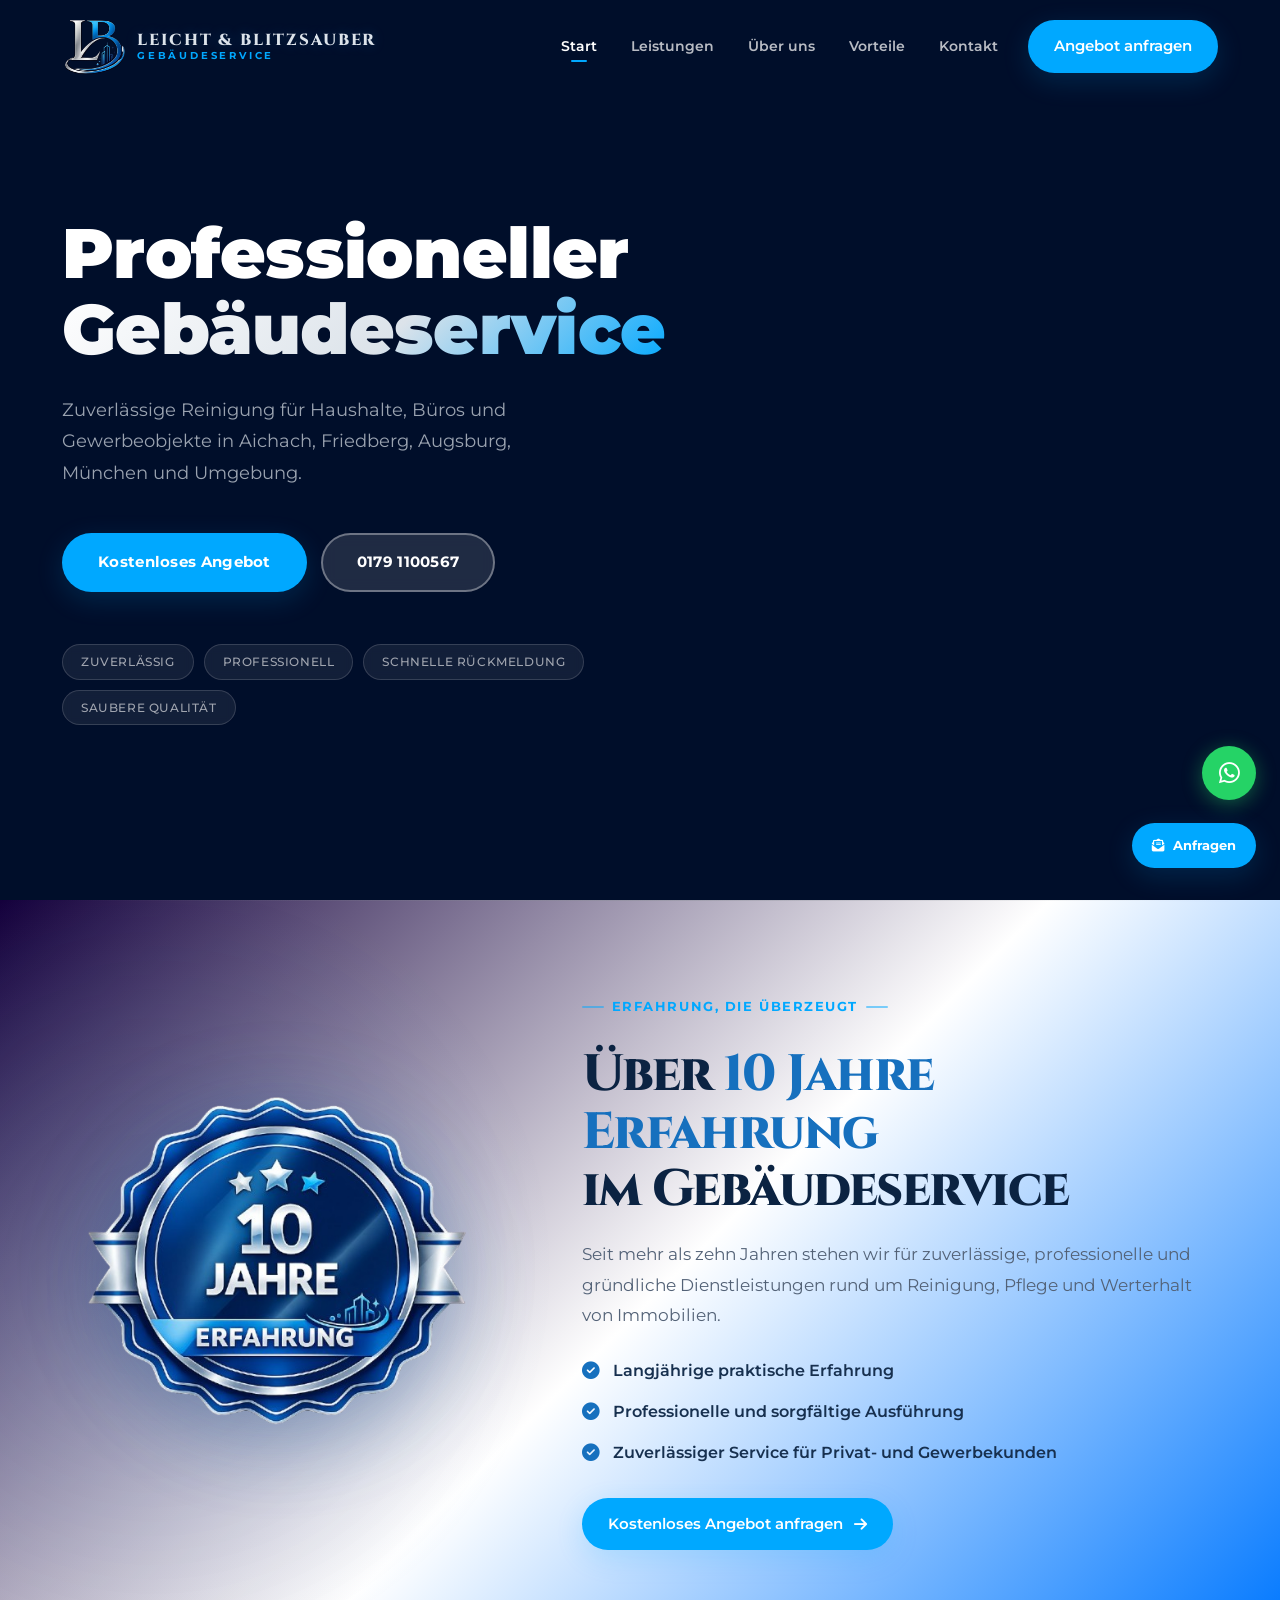
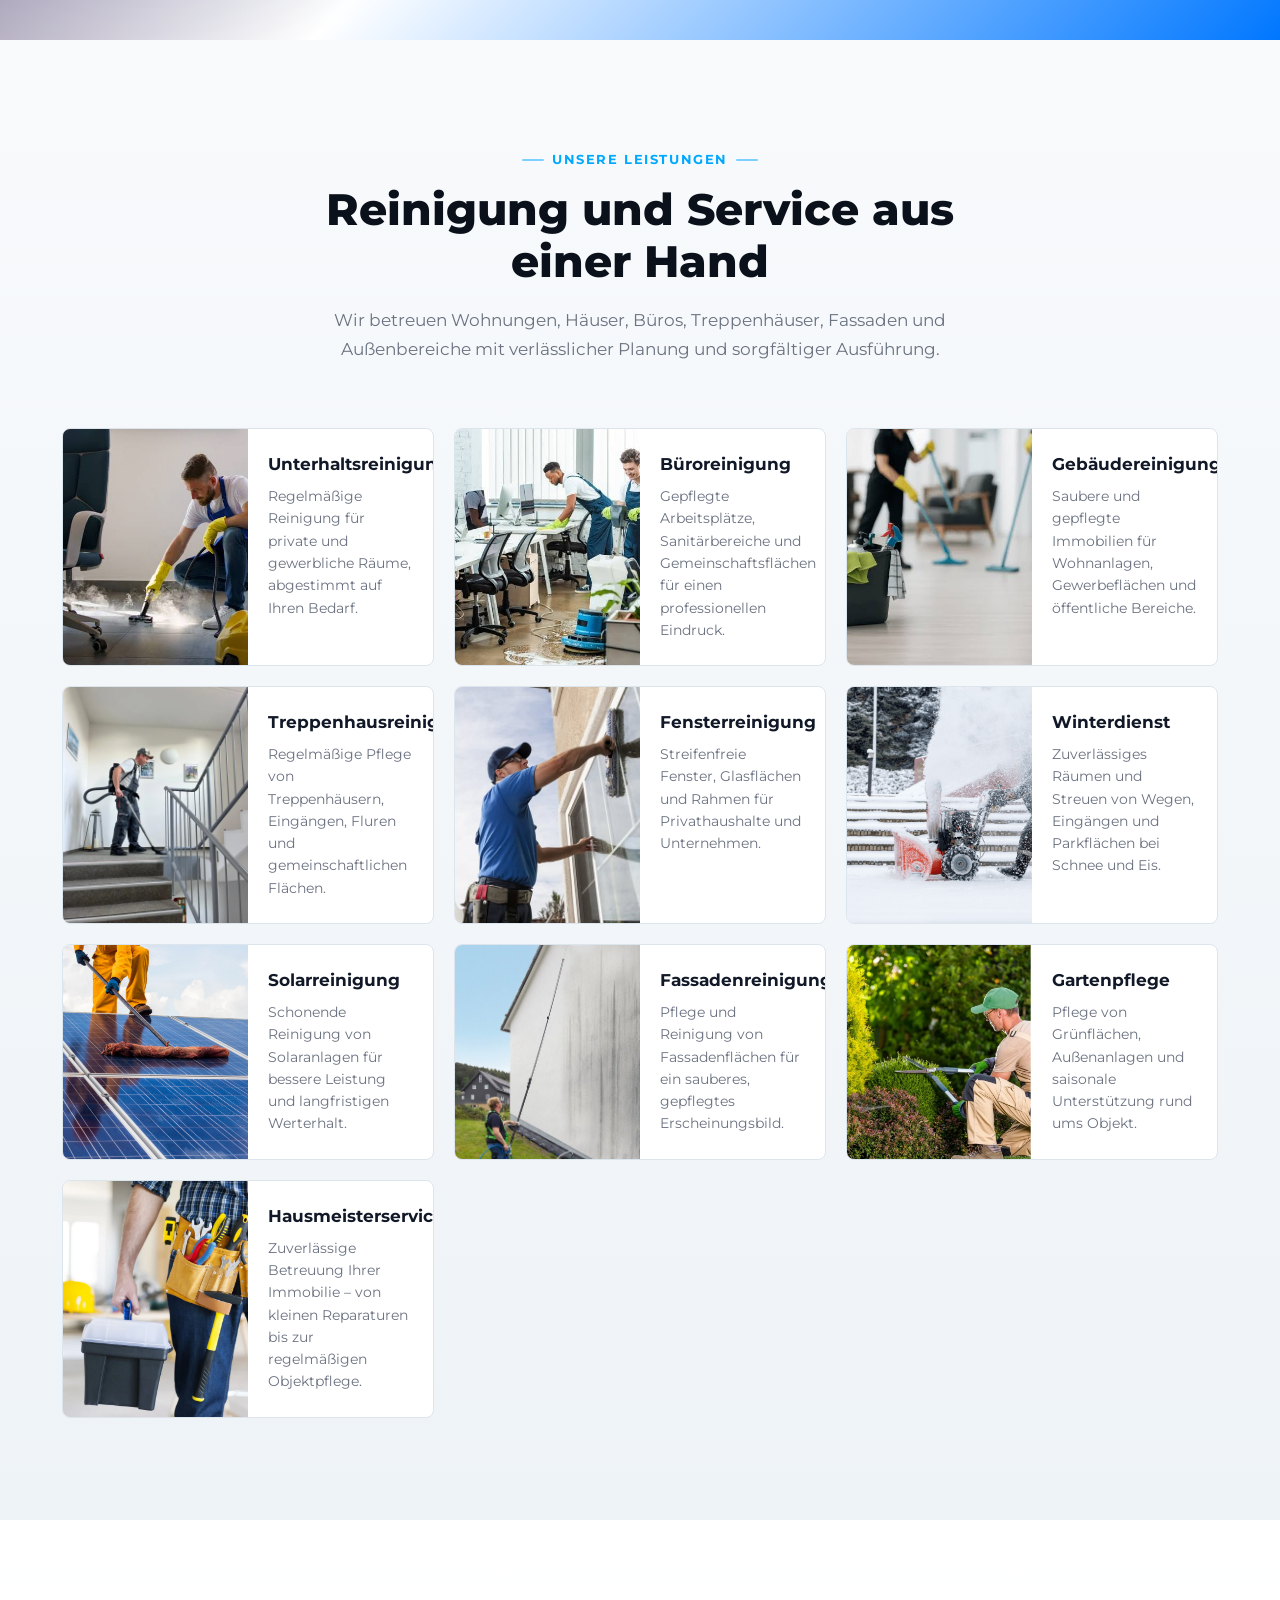
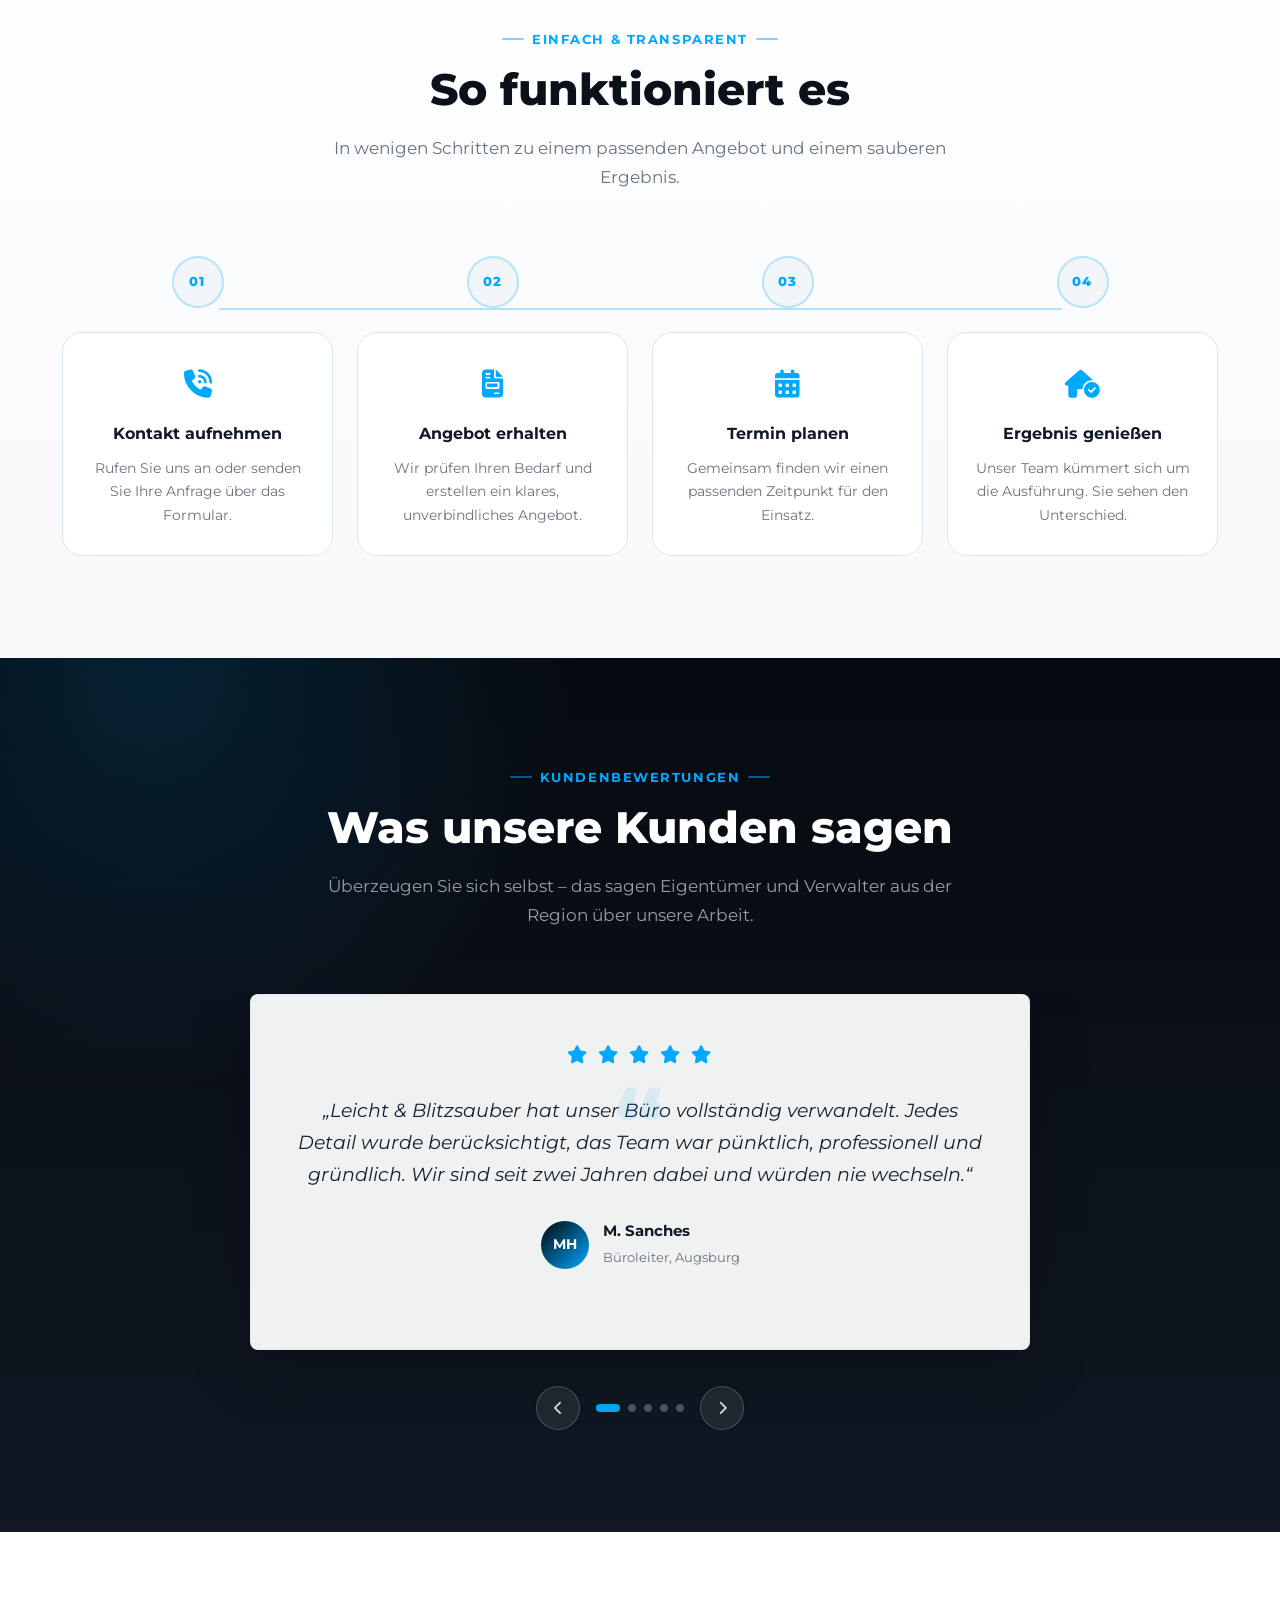
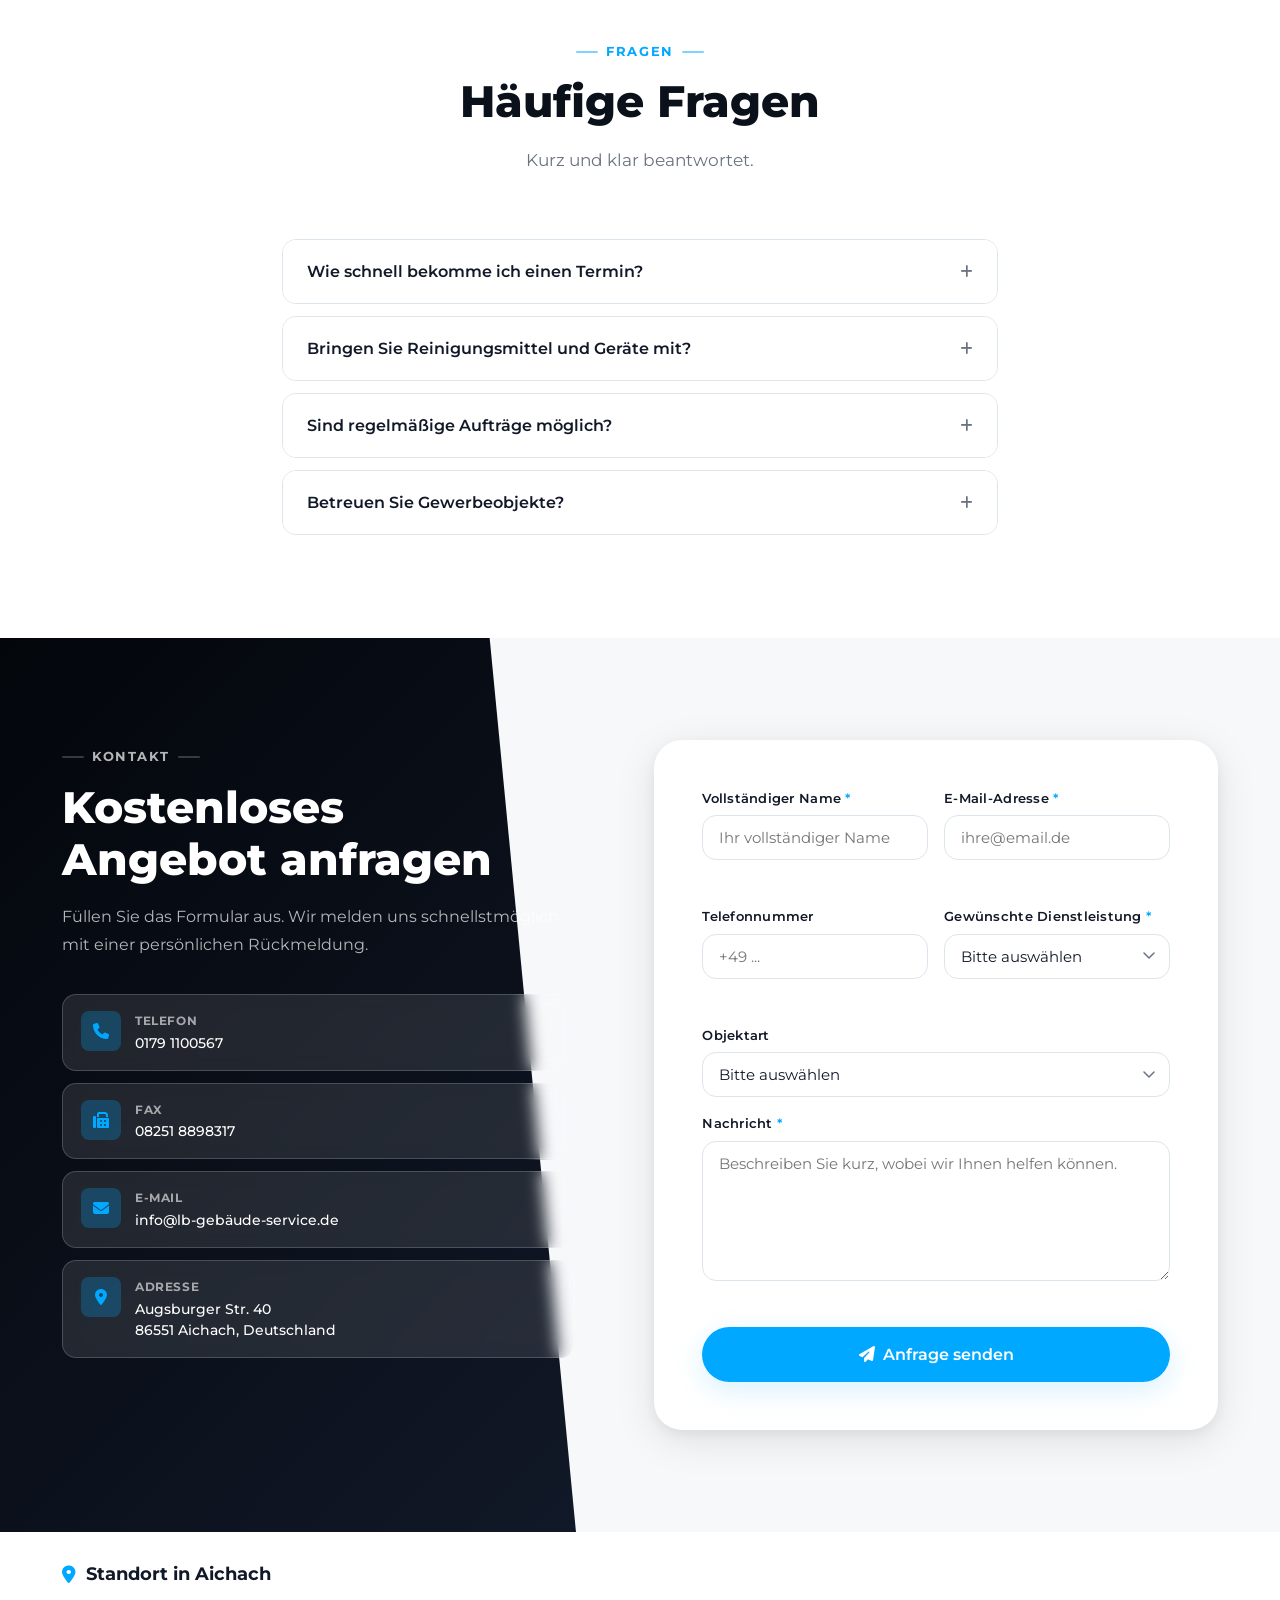
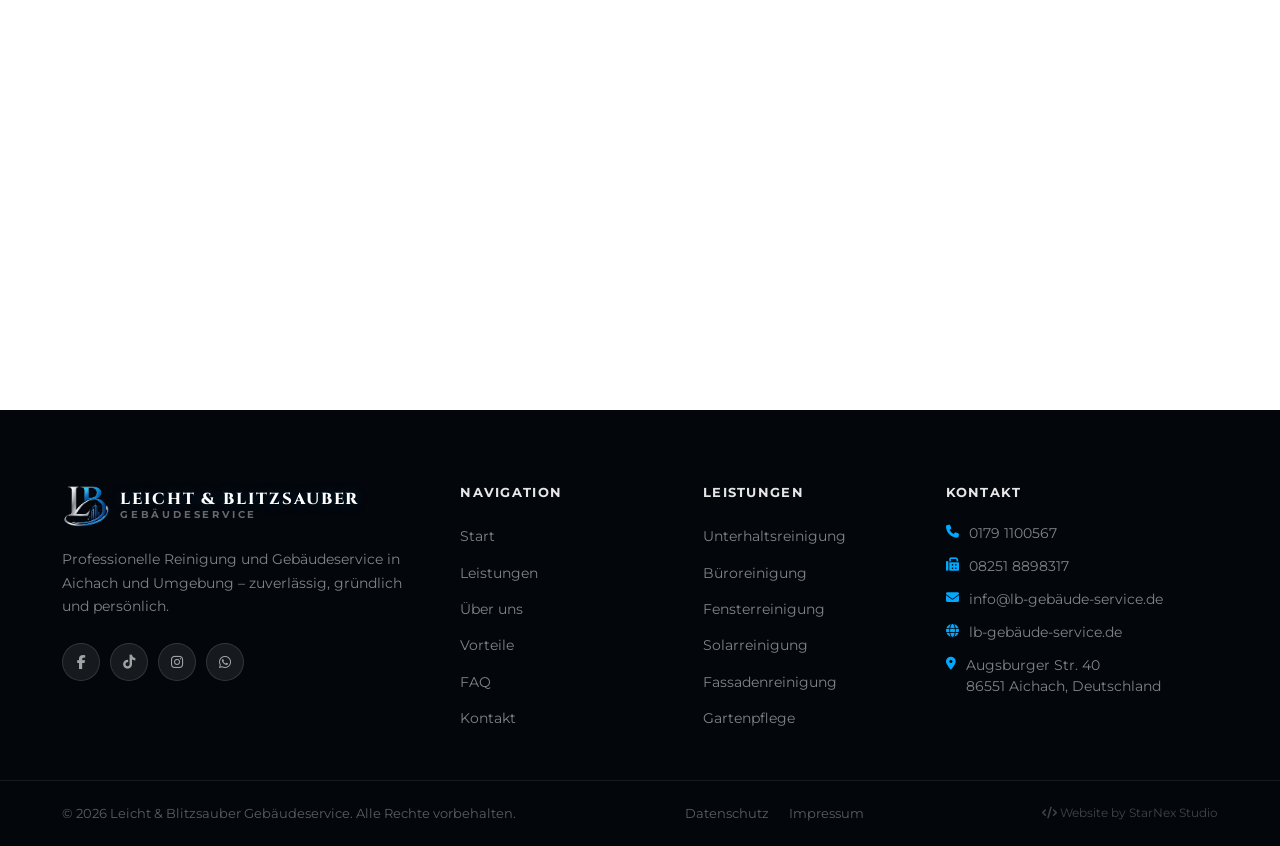
==== index.html @ 044a21f8 "first commit" ====
<!DOCTYPE html>
<html lang="de">
<head>
  <meta charset="UTF-8">

  <meta
    name="viewport"
    content="width=device-width, initial-scale=1.0"
  >

  <title>Leicht &amp; Blitzsauber – Gebäudeservice in Aichach</title>

  <meta
    name="description"
    content="Leicht & Blitzsauber bietet professionelle Reinigung, Solarreinigung, Fassadenreinigung und Gartenpflege in Aichach und Umgebung."
  >

  <meta
    name="keywords"
    content="Gebäudeservice, Reinigung, Aichach, Fensterreinigung, Solarreinigung, Fassadenreinigung, Gartenpflege"
  >

  <meta name="robots" content="index, follow">
  <meta name="author" content="Leicht & Blitzsauber">

  <meta property="og:type" content="website">
  <meta property="og:url" content="https://lb-gebäude-service.de/">

  <meta
    property="og:title"
    content="Leicht & Blitzsauber – Gebäudeservice"
  >

  <meta
    property="og:description"
    content="Zuverlässige Reinigung und Gebäudeservice für private und gewerbliche Kunden."
  >

  <meta
    property="og:image"
    content="https://lb-gebäude-service.de/images/logonobg.png"
  >

  <link
    rel="icon"
    type="image/png"
    href="images/logonobg.png"
  >

  <link
    rel="apple-touch-icon"
    href="images/logonobg.png"
  >

  <link
    rel="canonical"
    href="https://lb-gebäude-service.de/"
  >

  <link
    rel="preconnect"
    href="https://fonts.googleapis.com"
  >

  <link
    rel="preconnect"
    href="https://fonts.gstatic.com"
    crossorigin
  >

  <link
    href="https://fonts.googleapis.com/css2?family=Cinzel:wght@600;700;800&family=Montserrat:wght@400;500;600;700;800;900&display=swap"
    rel="stylesheet"
  >

  <link
    rel="stylesheet"
    href="https://cdnjs.cloudflare.com/ajax/libs/font-awesome/6.5.0/css/all.min.css"
  >

  <link
    rel="stylesheet"
    href="css/style.css?v=3"
  >
</head>

<body>

  <!-- NAVBAR -->
  <header class="navbar" id="navbar">
    <div class="container navbar-inner">

      <a href="#home" class="nav-logo">
        <img
          src="images/logonobg.png"
          alt="Leicht & Blitzsauber Logo"
          class="nav-logo-img"
        >

        <div class="logo-text">
          <span class="logo-name">
            Leicht &amp; Blitzsauber
          </span>

          <span class="logo-tagline">
            Gebäudeservice
          </span>
        </div>
      </a>

      <nav class="nav-links" id="navLinks">
        <a href="#home" class="nav-link active">Start</a>
        <a href="#services" class="nav-link">Leistungen</a>
        <a href="#about" class="nav-link">Über uns</a>
        <a href="#why-us" class="nav-link">Vorteile</a>
        <a href="#contact" class="nav-link">Kontakt</a>

        <a href="#contact" class="btn btn-primary nav-cta">
          Angebot anfragen
        </a>
      </nav>

      <button
        class="hamburger"
        id="hamburger"
        type="button"
        aria-label="Menü öffnen"
        aria-expanded="false"
        aria-controls="navLinks"
      >
        <span></span>
        <span></span>
        <span></span>
      </button>

    </div>
  </header>

  <!-- HERO -->
  <section class="hero" id="home">

    <div class="hero-video-bg" aria-hidden="true">
      <video
        class="hero-video"
        id="heroBgVideo"
        autoplay
        muted
        loop
        playsinline
        preload="auto"
        data-desktop="videos/hero-bg-laptop.mp4"
        data-mobile="videos/hero-bg-mobile.mp4"
      >
        <source
          src="videos/hero-bg-mobile.mp4"
          type="video/mp4"
          id="heroVideoSource"
        >
      </video>
    </div>

    <div class="hero-photo-overlay" aria-hidden="true"></div>

    <div class="container hero-inner hero-inner--simple">
      <div class="hero-content" data-animate="fade-up">

        <h1 class="hero-headline">
          Professioneller<br>
          <span class="headline-accent">Gebäudeservice</span>
        </h1>

        <p class="hero-sub">
          Zuverlässige Reinigung für Haushalte, Büros und Gewerbeobjekte
          in Aichach, Friedberg, Augsburg, München und Umgebung.
        </p>

        <div class="hero-actions">

          <a href="#contact" class="btn btn-primary btn-lg">
            Kostenloses Angebot
          </a>

          <a href="tel:+491791100567" class="btn btn-ghost btn-lg">
            0179 1100567
          </a>

        </div>

        <div class="trust-badges">
          <div class="trust-badge">Zuverlässig</div>
          <div class="trust-badge">Professionell</div>
          <div class="trust-badge">Schnelle Rückmeldung</div>
          <div class="trust-badge">Saubere Qualität</div>
        </div>

      </div>
    </div>

  </section>

  <!-- 10 JAHRE ERFAHRUNG -->
  <section class="experience-section" id="experience">
    <div class="container experience-inner">

      <div class="experience-badge" data-animate="fade-right">
        <img
          src="images/10years.png"
          alt="10 Jahre Erfahrung im Gebäudeservice"
          loading="lazy"
        >
      </div>

      <div class="experience-content" data-animate="fade-up">

        <div class="section-eyebrow">
          Erfahrung, die überzeugt
        </div>

        <h2 class="experience-title">
          Über <span>10 Jahre Erfahrung</span><br>
          im Gebäudeservice
        </h2>

        <p class="experience-text">
          Seit mehr als zehn Jahren stehen wir für zuverlässige,
          professionelle und gründliche Dienstleistungen rund um Reinigung,
          Pflege und Werterhalt von Immobilien.
        </p>

        <div class="experience-points">

          <div class="experience-point">
            <i class="fa-solid fa-circle-check"></i>
            <span>Langjährige praktische Erfahrung</span>
          </div>

          <div class="experience-point">
            <i class="fa-solid fa-circle-check"></i>
            <span>Professionelle und sorgfältige Ausführung</span>
          </div>

          <div class="experience-point">
            <i class="fa-solid fa-circle-check"></i>
            <span>Zuverlässiger Service für Privat- und Gewerbekunden</span>
          </div>

        </div>

        <a href="#contact" class="btn btn-primary experience-btn">
          Kostenloses Angebot anfragen
          <i class="fa-solid fa-arrow-right"></i>
        </a>

      </div>
    </div>
  </section>

  <!-- SERVICES -->
  <section class="section services-section" id="services">
    <div class="container">

      <div class="section-header" data-animate="fade-up">

        <div class="section-eyebrow">
          Unsere Leistungen
        </div>

        <h2 class="section-title">
          Reinigung und Service aus einer Hand
        </h2>

        <p class="section-sub">
          Wir betreuen Wohnungen, Häuser, Büros, Treppenhäuser,
          Fassaden und Außenbereiche mit verlässlicher Planung
          und sorgfältiger Ausführung.
        </p>

      </div>

      <div class="services-grid">

        <div
          class="service-card"
          data-animate="fade-up"
          data-delay="0"
        >
          <div
            class="sc-img"
            style="background-image: url('images/routine.jpg');"
          ></div>

          <div class="sc-body">
            <h3 class="sc-title">Unterhaltsreinigung</h3>

            <p class="sc-desc">
              Regelmäßige Reinigung für private und gewerbliche Räume,
              abgestimmt auf Ihren Bedarf.
            </p>
          </div>
        </div>

        <div
          class="service-card"
          data-animate="fade-up"
          data-delay="80"
        >
          <div
            class="sc-img"
            style="background-image: url('images/office.jpg');"
          ></div>

          <div class="sc-body">
            <h3 class="sc-title">Büroreinigung</h3>

            <p class="sc-desc">
              Gepflegte Arbeitsplätze, Sanitärbereiche und
              Gemeinschaftsflächen für einen professionellen Eindruck.
            </p>
          </div>
        </div>

        <div
          class="service-card"
          data-animate="fade-up"
          data-delay="160"
        >
          <div
            class="sc-img"
            style="background-image: url('images/house.jpg');"
          ></div>

          <div class="sc-body">
            <h3 class="sc-title">Gebäudereinigung</h3>

            <p class="sc-desc">
              Saubere und gepflegte Immobilien für Wohnanlagen,
              Gewerbeflächen und öffentliche Bereiche.
            </p>
          </div>
        </div>

        <div
          class="service-card"
          data-animate="fade-up"
          data-delay="240"
        >
          <div
            class="sc-img"
            style="background-image: url('images/styirs.webp');"
          ></div>

          <div class="sc-body">
            <h3 class="sc-title">Treppenhausreinigung</h3>

            <p class="sc-desc">
              Regelmäßige Pflege von Treppenhäusern, Eingängen,
              Fluren und gemeinschaftlichen Flächen.
            </p>
          </div>
        </div>

        <div
          class="service-card"
          data-animate="fade-up"
          data-delay="320"
        >
          <div
            class="sc-img"
            style="background-image: url('images/window.jpg');"
          ></div>

          <div class="sc-body">
            <h3 class="sc-title">Fensterreinigung</h3>

            <p class="sc-desc">
              Streifenfreie Fenster, Glasflächen und Rahmen
              für Privathaushalte und Unternehmen.
            </p>
          </div>
        </div>

        <div
          class="service-card"
          data-animate="fade-up"
          data-delay="400"
        >
          <div
            class="sc-img"
            style="background-image: url('images/winterdienst.jpeg');"
          ></div>

          <div class="sc-body">
            <h3 class="sc-title">Winterdienst</h3>

            <p class="sc-desc">
              Zuverlässiges Räumen und Streuen von Wegen,
              Eingängen und Parkflächen bei Schnee und Eis.
            </p>
          </div>
        </div>

        <div
          class="service-card"
          data-animate="fade-up"
          data-delay="480"
        >
          <div
            class="sc-img"
            style="background-image: url('images/solar1.webp');"
          ></div>

          <div class="sc-body">
            <h3 class="sc-title">Solarreinigung</h3>

            <p class="sc-desc">
              Schonende Reinigung von Solaranlagen für bessere Leistung
              und langfristigen Werterhalt.
            </p>
          </div>
        </div>

        <div
          class="service-card"
          data-animate="fade-up"
          data-delay="560"
        >
          <div
            class="sc-img"
            style="background-image: url('images/fasade.jpg');"
          ></div>

          <div class="sc-body">
            <h3 class="sc-title">Fassadenreinigung</h3>

            <p class="sc-desc">
              Pflege und Reinigung von Fassadenflächen für ein sauberes,
              gepflegtes Erscheinungsbild.
            </p>
          </div>
        </div>

        <div
          class="service-card"
          data-animate="fade-up"
          data-delay="640"
        >
          <div
            class="sc-img"
            style="background-image: url('images/gardeningh.png');"
          ></div>

          <div class="sc-body">
            <h3 class="sc-title">Gartenpflege</h3>

            <p class="sc-desc">
              Pflege von Grünflächen, Außenanlagen und saisonale
              Unterstützung rund ums Objekt.
            </p>
          </div>
        </div>

        <div
          class="service-card"
          data-animate="fade-up"
          data-delay="720"
        >
          <div
            class="sc-img"
            style="background-image: url('images/hausmeister.jpeg');"
          ></div>

          <div class="sc-body">
            <h3 class="sc-title">Hausmeisterservice</h3>

            <p class="sc-desc">
              Zuverlässige Betreuung Ihrer Immobilie – von kleinen
              Reparaturen bis zur regelmäßigen Objektpflege.
            </p>
          </div>
        </div>

      </div>
    </div>
  </section>

  <!-- PROCESS -->
  <section class="section process-section" id="process">
    <div class="container">

      <div class="section-header" data-animate="fade-up">

        <div class="section-eyebrow">
          Einfach &amp; transparent
        </div>

        <h2 class="section-title">
          So funktioniert es
        </h2>

        <p class="section-sub">
          In wenigen Schritten zu einem passenden Angebot
          und einem sauberen Ergebnis.
        </p>

      </div>

      <div class="process-timeline">

        <div class="process-connector"></div>

        <div
          class="process-step"
          data-animate="fade-up"
          data-delay="0"
        >
          <div class="ps-number">01</div>

          <div class="ps-card">
            <div class="ps-icon">
              <i class="fa-solid fa-phone-volume"></i>
            </div>

            <h3 class="ps-title">Kontakt aufnehmen</h3>

            <p class="ps-desc">
              Rufen Sie uns an oder senden Sie Ihre Anfrage
              über das Formular.
            </p>
          </div>
        </div>

        <div
          class="process-step"
          data-animate="fade-up"
          data-delay="120"
        >
          <div class="ps-number">02</div>

          <div class="ps-card">
            <div class="ps-icon">
              <i class="fa-solid fa-file-invoice"></i>
            </div>

            <h3 class="ps-title">Angebot erhalten</h3>

            <p class="ps-desc">
              Wir prüfen Ihren Bedarf und erstellen ein klares,
              unverbindliches Angebot.
            </p>
          </div>
        </div>

        <div
          class="process-step"
          data-animate="fade-up"
          data-delay="240"
        >
          <div class="ps-number">03</div>

          <div class="ps-card">
            <div class="ps-icon">
              <i class="fa-solid fa-calendar-days"></i>
            </div>

            <h3 class="ps-title">Termin planen</h3>

            <p class="ps-desc">
              Gemeinsam finden wir einen passenden Zeitpunkt
              für den Einsatz.
            </p>
          </div>
        </div>

        <div
          class="process-step"
          data-animate="fade-up"
          data-delay="360"
        >
          <div class="ps-number">04</div>

          <div class="ps-card">
            <div class="ps-icon">
              <i class="fa-solid fa-house-circle-check"></i>
            </div>

            <h3 class="ps-title">Ergebnis genießen</h3>

            <p class="ps-desc">
              Unser Team kümmert sich um die Ausführung.
              Sie sehen den Unterschied.
            </p>
          </div>
        </div>

      </div>
    </div>
  </section>

  <!-- TESTIMONIALS -->
  <section class="section testimonials-section" id="testimonials">
    <div class="container">

      <div class="section-header" data-animate="fade-up">

        <div class="section-eyebrow">
          Kundenbewertungen
        </div>

        <h2 class="section-title">
          Was unsere Kunden sagen
        </h2>

        <p class="section-sub">
          Überzeugen Sie sich selbst – das sagen Eigentümer und
          Verwalter aus der Region über unsere Arbeit.
        </p>

      </div>

      <div
        class="testimonial-slider-wrap"
        data-animate="fade-up"
      >

        <div
          class="testimonial-slider"
          id="testimonialSlider"
        >

          <div class="testimonial-slide">
            <div class="testi-card">

              <div class="testi-stars">
                <i class="fa-solid fa-star"></i>
                <i class="fa-solid fa-star"></i>
                <i class="fa-solid fa-star"></i>
                <i class="fa-solid fa-star"></i>
                <i class="fa-solid fa-star"></i>
              </div>

              <p class="testi-quote">
                „Leicht &amp; Blitzsauber hat unser Büro vollständig
                verwandelt. Jedes Detail wurde berücksichtigt, das Team
                war pünktlich, professionell und gründlich. Wir sind seit
                zwei Jahren dabei und würden nie wechseln.“
              </p>

              <div class="testi-author">
                <div class="testi-avatar">MH</div>

                <div>
                  <strong>M. Sanches</strong>
                  <span>Büroleiter, Augsburg</span>
                </div>
              </div>

            </div>
          </div>

          <div class="testimonial-slide">
            <div class="testi-card">

              <div class="testi-stars">
                <i class="fa-solid fa-star"></i>
                <i class="fa-solid fa-star"></i>
                <i class="fa-solid fa-star"></i>
                <i class="fa-solid fa-star"></i>
                <i class="fa-solid fa-star"></i>
              </div>

              <p class="testi-quote">
                „Hervorragende Treppenhaus- und Gemeinschaftsflächenreinigung
                für unser Wohnhaus in Aichach. Das Team ist zuverlässig,
                freundlich und die Ergebnisse sind stets ausgezeichnet.
                Auch preislich sehr fair.“
              </p>

              <div class="testi-author">
                <div class="testi-avatar">SK</div>

                <div>
                  <strong>S. Keller</strong>
                  <span>Immobilieneigentümer, Aichach</span>
                </div>
              </div>

            </div>
          </div>

          <div class="testimonial-slide">
            <div class="testi-card">

              <div class="testi-stars">
                <i class="fa-solid fa-star"></i>
                <i class="fa-solid fa-star"></i>
                <i class="fa-solid fa-star"></i>
                <i class="fa-solid fa-star"></i>
                <i class="fa-solid fa-star"></i>
              </div>

              <p class="testi-quote">
                „Wir haben sie für eine Grundreinigung nach der Renovierung
                beauftragt – das Ergebnis war beeindruckend. Unser Zuhause
                sah besser aus als neu. Schnelle Reaktion, gute Kommunikation
                und top Qualität von Anfang bis Ende.“
              </p>

              <div class="testi-author">
                <div class="testi-avatar">TW</div>

                <div>
                  <strong>T. Weber</strong>
                  <span>Hauseigentümer, München</span>
                </div>
              </div>

            </div>
          </div>

          <div class="testimonial-slide">
            <div class="testi-card">

              <div class="testi-stars">
                <i class="fa-solid fa-star"></i>
                <i class="fa-solid fa-star"></i>
                <i class="fa-solid fa-star"></i>
                <i class="fa-solid fa-star"></i>
                <i class="fa-solid fa-star"></i>
              </div>

              <p class="testi-quote">
                „Professionelle Fensterreinigung – streifenfrei und schnell
                erledigt, ohne großen Aufwand. Ich habe das Unternehmen
                mehreren Nachbarn empfohlen und alle waren gleichermaßen
                begeistert.“
              </p>

              <div class="testi-author">
                <div class="testi-avatar">AM</div>

                <div>
                  <strong>A. Müller</strong>
                  <span>Privatkunde, Friedberg</span>
                </div>
              </div>

            </div>
          </div>

          <div class="testimonial-slide">
            <div class="testi-card">

              <div class="testi-stars">
                <i class="fa-solid fa-star"></i>
                <i class="fa-solid fa-star"></i>
                <i class="fa-solid fa-star"></i>
                <i class="fa-solid fa-star"></i>
                <i class="fa-solid fa-star"></i>
              </div>

              <p class="testi-quote">
                „Wir verwalten einen Gewerbekomplex und Leicht &amp;
                Blitzsauber kümmert sich um alles – von den
                Gemeinschaftsflächen bis zum Parkplatz. Ihre Zuverlässigkeit
                und Professionalität machen sie zu einem unverzichtbaren
                Partner.“
              </p>

              <div class="testi-author">
                <div class="testi-avatar">PS</div>

                <div>
                  <strong>P. Schneider</strong>
                  <span>Facility Manager, Ingolstadt</span>
                </div>
              </div>

            </div>
          </div>

        </div>

        <div class="slider-controls">

          <button
            class="slider-btn"
            id="sliderPrev"
            type="button"
            aria-label="Zurück"
          >
            <i class="fa-solid fa-chevron-left"></i>
          </button>

          <div class="slider-dots" id="sliderDots"></div>

          <button
            class="slider-btn"
            id="sliderNext"
            type="button"
            aria-label="Weiter"
          >
            <i class="fa-solid fa-chevron-right"></i>
          </button>

        </div>
      </div>

    </div>
  </section>

  <!-- FAQ -->
  <section class="section faq-section" id="faq">
    <div class="container faq-inner">

      <div class="section-header" data-animate="fade-up">

        <div class="section-eyebrow">
          Fragen
        </div>

        <h2 class="section-title">
          Häufige Fragen
        </h2>

        <p class="section-sub">
          Kurz und klar beantwortet.
        </p>

      </div>

      <div class="faq-list" data-animate="fade-up">

        <div class="faq-item">

          <button
            class="faq-question"
            type="button"
            aria-expanded="false"
          >
            <span>Wie schnell bekomme ich einen Termin?</span>
            <i class="fa-solid fa-plus faq-icon"></i>
          </button>

          <div class="faq-answer">
            <p>
              Je nach Umfang und Auslastung melden wir uns schnell zurück
              und schlagen Ihnen passende Termine vor.
            </p>
          </div>

        </div>

        <div class="faq-item">

          <button
            class="faq-question"
            type="button"
            aria-expanded="false"
          >
            <span>Bringen Sie Reinigungsmittel und Geräte mit?</span>
            <i class="fa-solid fa-plus faq-icon"></i>
          </button>

          <div class="faq-answer">
            <p>
              Ja, bei Bedarf bringen wir professionelle Mittel,
              Werkzeuge und Ausrüstung mit.
            </p>
          </div>

        </div>

        <div class="faq-item">

          <button
            class="faq-question"
            type="button"
            aria-expanded="false"
          >
            <span>Sind regelmäßige Aufträge möglich?</span>
            <i class="fa-solid fa-plus faq-icon"></i>
          </button>

          <div class="faq-answer">
            <p>
              Ja, wir bieten regelmäßige Einsätze für private
              und gewerbliche Kunden an.
            </p>
          </div>

        </div>

        <div class="faq-item">

          <button
            class="faq-question"
            type="button"
            aria-expanded="false"
          >
            <span>Betreuen Sie Gewerbeobjekte?</span>
            <i class="fa-solid fa-plus faq-icon"></i>
          </button>

          <div class="faq-answer">
            <p>
              Ja, wir betreuen Büros, Wohnanlagen,
              Gewerbeflächen und weitere Objekte.
            </p>
          </div>

        </div>

      </div>
    </div>
  </section>

  <!-- CONTACT -->
  <section class="section contact-section" id="contact">

    <div class="contact-bg-accent"></div>

    <div class="container contact-inner">

      <div
        class="contact-info-col"
        data-animate="fade-right"
      >

        <div class="section-eyebrow">
          Kontakt
        </div>

        <h2 class="section-title">
          Kostenloses<br>
          Angebot anfragen
        </h2>

        <p class="contact-intro">
          Füllen Sie das Formular aus. Wir melden uns schnellstmöglich
          mit einer persönlichen Rückmeldung.
        </p>

        <div class="contact-cards">

          <a
            href="tel:+491791100567"
            class="contact-card"
          >
            <div class="cc-icon">
              <i class="fa-solid fa-phone"></i>
            </div>

            <div class="cc-text">
              <strong>Telefon</strong>
              <span>0179 1100567</span>
            </div>
          </a>

          <div class="contact-card">

            <div class="cc-icon">
              <i class="fa-solid fa-fax"></i>
            </div>

            <div class="cc-text">
              <strong>Fax</strong>
              <span>08251 8898317</span>
            </div>

          </div>

          <a
            href="mailto:info@lb-gebäude-service.de"
            class="contact-card"
          >
            <div class="cc-icon">
              <i class="fa-solid fa-envelope"></i>
            </div>

            <div class="cc-text">
              <strong>E-Mail</strong>
              <span>info@lb-gebäude-service.de</span>
            </div>
          </a>

          <div class="contact-card">

            <div class="cc-icon">
              <i class="fa-solid fa-location-dot"></i>
            </div>

            <div class="cc-text">
              <strong>Adresse</strong>

              <span>
                Augsburger Str. 40<br>
                86551 Aichach, Deutschland
              </span>
            </div>

          </div>

        </div>
      </div>

<!-- WEB3FORMS FORM -->
<div
  class="contact-form-col"
  data-animate="fade-up"
>
  <form
    class="contact-form"
    id="contactForm"
    action="https://api.web3forms.com/submit"
    method="POST"
    novalidate
  >

    <!-- Web3Forms access key -->
    <input
      type="hidden"
      name="access_key"
      value="e728bc9b-5819-445e-8810-3909cfd5df78"
    >

    <!-- Email subject -->
    <input
      type="hidden"
      name="subject"
      value="Neue Anfrage über die LB Gebäudeservice Website"
    >

    <!-- Sender name -->
    <input
      type="hidden"
      name="from_name"
      value="LB Gebäudeservice Website"
    >

    <!-- Spam protection -->
    <input
      type="checkbox"
      name="botcheck"
      class="hidden"
      style="display: none;"
      tabindex="-1"
      autocomplete="off"
    >

    <div class="form-row">

      <div class="form-group">
        <label for="fullName">
          Vollständiger Name
          <span class="req">*</span>
        </label>

        <input
          type="text"
          id="fullName"
          name="name"
          placeholder="Ihr vollständiger Name"
          autocomplete="name"
          minlength="2"
          required
        >

        <span
          class="form-error"
          id="fullNameError"
          aria-live="polite"
        ></span>
      </div>

      <div class="form-group">
        <label for="email">
          E-Mail-Adresse
          <span class="req">*</span>
        </label>

        <input
          type="email"
          id="email"
          name="email"
          placeholder="ihre@email.de"
          autocomplete="email"
          required
        >

        <span
          class="form-error"
          id="emailError"
          aria-live="polite"
        ></span>
      </div>

    </div>

    <div class="form-row">

      <div class="form-group">
        <label for="phone">
          Telefonnummer
        </label>

        <input
          type="tel"
          id="phone"
          name="phone"
          placeholder="+49 ..."
          autocomplete="tel"
        >
      </div>

      <div class="form-group">
        <label for="service">
          Gewünschte Dienstleistung
          <span class="req">*</span>
        </label>

        <select
          id="service"
          name="service"
          required
        >
          <option value="" selected disabled>
            Bitte auswählen
          </option>

          <option value="Unterhaltsreinigung">
            Unterhaltsreinigung
          </option>

          <option value="Büroreinigung">
            Büroreinigung
          </option>

          <option value="Gebäudereinigung">
            Gebäudereinigung
          </option>

          <option value="Treppenhausreinigung">
            Treppenhausreinigung
          </option>

          <option value="Fensterreinigung">
            Fensterreinigung
          </option>

          <option value="Winterdienst">
            Winterdienst
          </option>

          <option value="Solarreinigung">
            Solarreinigung
          </option>

          <option value="Fassadenreinigung">
            Fassadenreinigung
          </option>

          <option value="Gartenpflege">
            Gartenpflege
          </option>

          <option value="Hausmeisterservice">
            Hausmeisterservice
          </option>

          <option value="Sonstiges">
            Sonstiges
          </option>
        </select>

        <span
          class="form-error"
          id="serviceError"
          aria-live="polite"
        ></span>
      </div>

    </div>

    <div class="form-group">
      <label for="propertyType">
        Objektart
      </label>

      <select
        id="propertyType"
        name="property_type"
      >
        <option value="" selected>
          Bitte auswählen
        </option>

        <option value="Privathaushalt">
          Privathaushalt
        </option>

        <option value="Wohnung">
          Wohnung
        </option>

        <option value="Einfamilienhaus">
          Einfamilienhaus
        </option>

        <option value="Mehrfamilienhaus">
          Mehrfamilienhaus
        </option>

        <option value="Büro">
          Büro
        </option>

        <option value="Gewerbeobjekt">
          Gewerbeobjekt
        </option>

        <option value="Industriegebäude">
          Industriegebäude
        </option>

        <option value="Sonstiges">
          Sonstiges
        </option>
      </select>
    </div>

    <div class="form-group">
      <label for="message">
        Nachricht
        <span class="req">*</span>
      </label>

      <textarea
        id="message"
        name="message"
        rows="6"
        placeholder="Beschreiben Sie kurz, wobei wir Ihnen helfen können."
        minlength="10"
        required
      ></textarea>

      <span
        class="form-error"
        id="messageError"
        aria-live="polite"
      ></span>
    </div>

    <button
      type="submit"
      class="btn btn-primary btn-full"
    >
      <i class="fa-solid fa-paper-plane"></i>
      Anfrage senden
    </button>

    <div
      class="form-success"
      id="formSuccess"
      role="status"
      aria-live="polite"
    >
      <i class="fa-solid fa-circle-check"></i>
      Vielen Dank! Ihre Nachricht wurde erfolgreich gesendet.
    </div>

  </form>
</div>
         </div>
      </div>
    </section>

  <!-- MAP -->
  <section class="map-section">

    <div class="map-header">
      <div class="container">

        <h3 class="map-title">
          <i class="fa-solid fa-location-dot"></i>
          Standort in Aichach
        </h3>

      </div>
    </div>

    <div class="map-wrap">

      <iframe
        title="Leicht & Blitzsauber Standort"
        src="https://www.google.com/maps/embed?pb=!1m18!1m12!1m3!1d2618.0!2d11.1195!3d48.4627!2m3!1f0!2f0!3f0!3m2!1i1024!2i768!4f13.1!3m3!1m2!1s0x479f4f61c0cdc555%3A0x4f2d3f8b0c9b7a12!2sAugsburger+Str.+40%2C+86551+Aichach%2C+Germany!5e0!3m2!1sen!2sde!4v1699999999999!5m2!1sen!2sde"
        allowfullscreen
        loading="lazy"
        referrerpolicy="no-referrer-when-downgrade"
      ></iframe>

    </div>
  </section>

  <!-- FOOTER -->
  <footer class="footer">

    <div class="footer-top">
      <div class="container footer-grid">

        <div class="footer-brand">

          <a href="#home" class="footer-logo">

            <img
              src="images/logonobg.png"
              alt="Leicht & Blitzsauber Logo"
              class="footer-logo-img"
            >

            <div class="logo-text">

              <span class="logo-name">
                Leicht &amp; Blitzsauber
              </span>

              <span class="logo-tagline">
                Gebäudeservice
              </span>

            </div>
          </a>

          <p class="footer-desc">
            Professionelle Reinigung und Gebäudeservice in Aichach
            und Umgebung – zuverlässig, gründlich und persönlich.
          </p>

          <div class="footer-socials">

            <a
              href="https://www.facebook.com/share/1RKhcevT5x/?mibextid=wwXIfr"
              aria-label="Facebook"
              class="social-link"
              target="_blank"
              rel="noopener noreferrer"
            >
              <i class="fa-brands fa-facebook-f"></i>
            </a>

            <a
              href="https://www.tiktok.com/@leichtblitzsauber?_r=1&_t=ZG-979t0OO525B"
              aria-label="TikTok"
              class="social-link"
              target="_blank"
              rel="noopener noreferrer"
            >
              <i class="fa-brands fa-tiktok"></i>
            </a>

            <a
              href="https://www.instagram.com/leichtblitzsauber"
              aria-label="Instagram"
              class="social-link"
              target="_blank"
              rel="noopener noreferrer"
            >
              <i class="fa-brands fa-instagram"></i>
            </a>

            <a
              href="https://wa.me/491791100567"
              aria-label="WhatsApp"
              class="social-link"
              target="_blank"
              rel="noopener noreferrer"
            >
              <i class="fa-brands fa-whatsapp"></i>
            </a>

          </div>
        </div>

        <div class="footer-col">

          <h4 class="footer-col-title">
            Navigation
          </h4>

          <ul class="footer-links">
            <li><a href="#home">Start</a></li>
            <li><a href="#services">Leistungen</a></li>
            <li><a href="#about">Über uns</a></li>
            <li><a href="#why-us">Vorteile</a></li>
            <li><a href="#faq">FAQ</a></li>
            <li><a href="#contact">Kontakt</a></li>
          </ul>

        </div>

        <div class="footer-col">

          <h4 class="footer-col-title">
            Leistungen
          </h4>

          <ul class="footer-links">
            <li><a href="#services">Unterhaltsreinigung</a></li>
            <li><a href="#services">Büroreinigung</a></li>
            <li><a href="#services">Fensterreinigung</a></li>
            <li><a href="#services">Solarreinigung</a></li>
            <li><a href="#services">Fassadenreinigung</a></li>
            <li><a href="#services">Gartenpflege</a></li>
          </ul>

        </div>

        <div class="footer-col">

          <h4 class="footer-col-title">
            Kontakt
          </h4>

          <ul class="footer-contact-list">

            <li>
              <i class="fa-solid fa-phone"></i>

              <a href="tel:+491791100567">
                0179 1100567
              </a>
            </li>

            <li>
              <i class="fa-solid fa-fax"></i>
              <span>08251 8898317</span>
            </li>

            <li>
              <i class="fa-solid fa-envelope"></i>

              <a href="mailto:info@lb-gebäude-service.de">
                info@lb-gebäude-service.de
              </a>
            </li>

            <li>
              <i class="fa-solid fa-globe"></i>

              <a
                href="https://lb-gebäude-service.de"
                target="_blank"
                rel="noopener noreferrer"
              >
                lb-gebäude-service.de
              </a>
            </li>

            <li>
              <i class="fa-solid fa-location-dot"></i>

              <span>
                Augsburger Str. 40<br>
                86551 Aichach, Deutschland
              </span>
            </li>

          </ul>
        </div>

      </div>
    </div>

    <div class="footer-bottom">
      <div class="container footer-bottom-inner">

        <span>
          &copy;
          <span id="footerYear"></span>
          Leicht &amp; Blitzsauber Gebäudeservice.
          Alle Rechte vorbehalten.
        </span>

        <span class="footer-bottom-links">
          <a href="datenschutz.html">Datenschutz</a>
          <a href="impressum.html">Impressum</a>
        </span>

        <span class="footer-credit">
          <i class="fa-solid fa-code"></i>

          Website by

          <a
            href="https://starnexstudio.com"
            target="_blank"
            rel="noopener noreferrer"
          >
            StarNex Studio
          </a>
        </span>

      </div>
    </div>

  </footer>

  <!-- FLOATING BUTTONS -->
  <a
    href="https://wa.me/491791100567"
    class="whatsapp-fab"
    aria-label="WhatsApp schreiben"
    target="_blank"
    rel="noopener noreferrer"
  >
    <i class="fa-brands fa-whatsapp"></i>
    <span class="fab-tooltip">WhatsApp schreiben</span>
  </a>

  <a
    href="#contact"
    class="quote-fab"
    aria-label="Angebot anfragen"
  >
    <i class="fa-solid fa-envelope-open-text"></i>
    <span class="quote-fab-text">Anfragen</span>
  </a>

  <button
    class="back-to-top"
    id="backToTop"
    type="button"
    aria-label="Nach oben"
  >
    <i class="fa-solid fa-arrow-up"></i>
  </button>

  <script src="js/script.js?v=3" defer></script>

</body>
</html>
---- css/style.css ----
/* ============================================================
   LEICHT & BLITZSAUBER — style.css
   Premium German Cleaning Company Website
   ============================================================ */

/* ---- CSS VARIABLES ---- */
:root {
  --blue-primary: #00A8FF;
  --blue-secondary: #00A8FF;
  --blue-dark: #00A8FF;
  --blue-light: #F2F6F9;
  --silver: #DCE3EA;
  --silver-dark: #9AA7B3;
  --ink: #03060B;
  --charcoal: #0B111B;
  --gray-light: #F6F8FA;
  --gray-mid: #E7ECF1;
  --gray-border: #DDE5EC;
  --white: #FFFFFF;
  --text-dark: #111827;
  --text-mid: #374151;
  --text-muted: #6B7280;
  --text-light: #9CA3AF;
  --success: #10B981;
  --error: #EF4444;

  --shadow-sm: 0 1px 3px rgba(0,0,0,0.08), 0 1px 2px rgba(0,0,0,0.04);
  --shadow-md: 0 4px 16px rgba(0,0,0,0.08), 0 2px 6px rgba(0,0,0,0.04);
  --shadow-lg: 0 10px 40px rgba(0,0,0,0.10), 0 4px 12px rgba(0,0,0,0.05);
  --shadow-blue: 0 8px 28px rgba(0,168,255,0.16);
  --shadow-card: 0 2px 12px rgba(0,0,0,0.07);

  --radius-sm: 8px;
  --radius-md: 14px;
  --radius-lg: 20px;
  --radius-xl: 28px;
  --radius-full: 9999px;

  --transition: 0.3s ease;
  --transition-slow: 0.5s ease;

  --font: 'Montserrat', -apple-system, BlinkMacSystemFont, 'Segoe UI', sans-serif;
  --font-brand: 'Cinzel', 'Montserrat', serif;

  --container: 1220px;
  --container-pad: clamp(1rem, 4vw, 2rem);

  --nav-h: 72px;
}

/* ---- RESET ---- */
*, *::before, *::after { box-sizing: border-box; margin: 0; padding: 0; }

html {
  scroll-behavior: smooth;
  -webkit-font-smoothing: antialiased;
  -moz-osx-font-smoothing: grayscale;
}

body {
  font-family: var(--font);
  font-size: 16px;
  line-height: 1.65;
  color: var(--text-dark);
  background: var(--gray-light);
  overflow-x: hidden;
}

body.no-scroll { overflow: hidden; }

img { max-width: 100%; display: block; }
a { text-decoration: none; color: inherit; }
button { cursor: pointer; border: none; background: none; font-family: inherit; }
ul { list-style: none; }
input, select, textarea { font-family: inherit; }

/* ---- CONTAINER ---- */
.container {
  max-width: var(--container);
  margin: 0 auto;
  padding: 0 var(--container-pad);
  width: 100%;
}

/* ---- BUTTONS ---- */
.btn {
  display: inline-flex;
  align-items: center;
  gap: 8px;
  padding: 12px 24px;
  border-radius: var(--radius-full);
  font-weight: 600;
  font-size: 15px;
  transition: all var(--transition);
  white-space: nowrap;
  cursor: pointer;
  border: 2px solid transparent;
}

.btn-primary {
  background: var(--blue-primary);
  color: var(--white);
  box-shadow: var(--shadow-blue);
}

.btn-primary:hover {
  transform: translateY(-2px);
  box-shadow: 0 12px 32px rgba(0,168,255,0.24);
  filter: brightness(1.03);
}

.btn-primary:active { transform: translateY(0); }

.btn-ghost {
  background: rgba(255,255,255,0.12);
  color: var(--white);
  border-color: rgba(255,255,255,0.35);
  backdrop-filter: blur(8px);
}

.btn-ghost:hover {
  background: rgba(255,255,255,0.22);
  border-color: rgba(255,255,255,0.6);
  transform: translateY(-2px);
}

.btn-outline {
  background: transparent;
  color: var(--blue-primary);
  border-color: var(--blue-primary);
}

.btn-outline:hover {
  background: var(--blue-primary);
  color: var(--white);
  transform: translateY(-2px);
}

.btn-lg { padding: 15px 30px; font-size: 16px; }
.btn-full { width: 100%; justify-content: center; padding: 16px; font-size: 16px; }

/* ---- SECTION COMMONS ---- */
.section { padding: clamp(60px, 8vw, 110px) 0; position: relative; }

.section-header {
  text-align: center;
  max-width: 680px;
  margin: 0 auto 64px;
}

.section-eyebrow {
  display: inline-flex;
  align-items: center;
  gap: 8px;
  font-size: 13px;
  font-weight: 700;
  letter-spacing: 0.12em;
  text-transform: uppercase;
  color: var(--blue-primary);
  margin-bottom: 14px;
}

.section-eyebrow::before, .section-eyebrow::after {
  content: '';
  display: inline-block;
  width: 22px;
  height: 2px;
  background: var(--blue-primary);
  opacity: 0.5;
  border-radius: 2px;
}

.section-title {
  font-size: clamp(28px, 4vw, 44px);
  font-weight: 800;
  line-height: 1.18;
  letter-spacing: 0;
  color: var(--charcoal);
  margin-bottom: 18px;
}

.section-sub {
  font-size: 17px;
  color: var(--text-muted);
  line-height: 1.7;
}

/* ---- ANIMATIONS ---- */
[data-animate] {
  opacity: 0;
  transform: translateY(30px);
  transition: opacity 0.65s cubic-bezier(0.22,1,0.36,1), transform 0.65s cubic-bezier(0.22,1,0.36,1);
}

[data-animate="fade-left"] { transform: translateX(40px); }
[data-animate="fade-right"] { transform: translateX(-40px); }
[data-animate="fade-up"] { transform: translateY(30px); }

[data-animate].is-visible {
  opacity: 1;
  transform: translate(0, 0);
}

/* ============================================================
   NAVIGATION
   ============================================================ */
.navbar {
  position: fixed;
  top: 0;
  left: 0;
  width: 100%;
  z-index: 100;
  background: transparent;
  transition: background 0.3s ease, padding 0.3s ease;
  padding: 14px 0;
}

.navbar.scrolled {
  background: rgba(5, 20, 50, 0.95);
  backdrop-filter: blur(10px);
  box-shadow: 0 2px150px rgba(0,0,0,0.2);
  padding: 10px 0; /* ← më i lartë kur scrolled */
}

.navbar-inner {
  display: flex;
  align-items: center;
  justify-content: space-between;
  height: 100%;
}

/* Logo images */
.nav-logo,
.footer-logo {
  display: inline-flex;
  align-items: center;
  gap: 10px;
}

.nav-logo-img {
  width: 65px;
  height: 65px;
  object-fit: contain;
  border-radius: 0;
  background: transparent;
  flex-shrink: 0;
  display: block;
}

.footer-logo-img {
  width: 48px;
  height: 48px;
  object-fit: contain;
  border-radius: 0;
  background: transparent;
  flex-shrink: 0;
  display: block;
}

/* Logo mark (fallback, keep for reference) */
.logo-mark {
  width: 42px;
  height: 42px;
  background: var(--blue-primary);
  border-radius: 10px;
  display: flex;
  align-items: center;
  justify-content: center;
  flex-shrink: 0;
  box-shadow: var(--shadow-blue);
}

.logo-mark--white {
  background: rgba(255,255,255,0.18);
  box-shadow: none;
  border: 1px solid rgba(255,255,255,0.3);
}

.logo-lb {
  font-size: 13px;
  font-weight: 900;
  color: var(--white);
  letter-spacing: 0;
}

.logo-text { display: flex; flex-direction: column; line-height: 1.2; }

.logo-name {
  font-family: var(--font-brand);
  font-size: 16px;
  font-weight: 800;
  color: var(--silver);
  letter-spacing: 0.12em;
  text-transform: uppercase;
  text-shadow: 0 0 14px rgba(0,168,255,0.22);
}

.logo-tagline {
  font-size: 10px;
  font-weight: 700;
  color: var(--blue-primary);
  letter-spacing: 0.28em;
  text-transform: uppercase;
}

/* Nav Links */
.nav-links {
  display: flex;
  align-items: center;
  gap: 6px;
}

.nav-link {
  font-size: 14px;
  font-weight: 600;
  color: rgba(255,255,255,0.72);
  padding: 8px 14px;
  border-radius: var(--radius-full);
  transition: all var(--transition);
  position: relative;
}

.nav-link::after {
  content: '';
  position: absolute;
  bottom: 4px;
  left: 50%;
  transform: translateX(-50%) scaleX(0);
  width: 16px;
  height: 2px;
  background: var(--blue-primary);
  border-radius: 2px;
  transition: transform var(--transition);
}

.nav-link:hover, .nav-link.active { color: var(--white); }
.nav-link:hover::after, .nav-link.active::after { transform: translateX(-50%) scaleX(1); }

.nav-cta { margin-left: 10px; }

/* Hamburger */
.hamburger {
  display: none;
  flex-direction: column;
  gap: 5px;
  padding: 8px;
  border-radius: var(--radius-sm);
}

.hamburger span {
  display: block;
  width: 22px;
  height: 2px;
  background: var(--silver);
  border-radius: 2px;
  transition: all var(--transition);
}

.hamburger.open span:nth-child(1) { transform: rotate(45deg) translate(5px, 5px); }
.hamburger.open span:nth-child(2) { opacity: 0; transform: scaleX(0); }
.hamburger.open span:nth-child(3) { transform: rotate(-45deg) translate(5px, -5px); }

/* ============================================================
   HERO
   ============================================================ */
.hero {
  position: relative;
  min-height: 100vh;
  display: flex;
  align-items: center;
}

/* ── VIDEO BACKGROUND ──────────────────────────────────────── */
.hero-video-bg {
  position: fixed;
  inset: 0;
  z-index: -2;
  overflow: hidden;
  background: #000e2a;
}

.hero-video {
  position: absolute;
  top: 50%;
  left: 50%;
  transform: translate(-50%, -50%);
  min-width: 100%;
  min-height: 100%;
  width: auto;
  height: auto;
  object-fit: cover;
  object-position: center 0%;   /* ← tregon pjesën e sipërme, jo mes */
  animation: videoZoom 20s ease-in-out infinite alternate;
  filter: saturate(0.85) brightness(0.9);
  pointer-events: none;
  user-select: none;
}

@keyframes videoZoom {
  from { transform: translate(-50%, -50%) scale(1);    }
  to   { transform: translate(-50%, -50%) scale(1.06); }
}

/* ── OVERLAY ───────────────────────────────────────────────── */
/* .hero-photo-overlay {
  position: fixed;
  inset: 0;
  background: linear-gradient(135deg, rgba(0,20,60,0.78) 0%, rgba(0,40,90,0.55) 100%);
  z-index: -1;
} */

/* ── LAYOUT ────────────────────────────────────────────────── */
/* .container e menaxhon padding-left/right — nuk e override-ojmë */
.hero-inner {
  display: flex;
  flex-direction: column;
  align-items: flex-start;
  padding-top: 140px;
  padding-bottom: 100px;
  position: relative;
  z-index: 1;
  /* NUK ka width:100% — container e kontrollon gjerësinë */
}


.hero-content {
  max-width: 600px;
}

/* ── HEADLINE ──────────────────────────────────────────────── */
.hero-headline {
  font-size: clamp(42px, 5.5vw, 72px);
  font-weight: 900;
  line-height: 1.08;
  letter-spacing: -0.01em;
  color: var(--white);
  margin: 0 0 28px 0;
}

.headline-accent {
  background: linear-gradient(135deg, #FFFFFF 0%, #DCE3EA 55%, #00A8FF 100%);
  -webkit-background-clip: text;
  -webkit-text-fill-color: transparent;
  background-clip: text;
}

/* ── SUBTEXT ───────────────────────────────────────────────── */
.hero-sub {
  font-size: 18px;
  line-height: 1.75;
  color: rgba(220,227,234,0.70);
  max-width: 480px;
  margin: 0 0 44px 0;
}

/* ── ACTIONS ───────────────────────────────────────────────── */
.hero-actions {
  display: flex;
  flex-wrap: wrap;
  align-items: center;
  gap: 14px;
  margin: 0 0 52px 0;
}

.btn-lg {
  padding: 15px 34px;
  font-size: 15px;
  font-weight: 700;
  letter-spacing: 0.02em;
}

/* ── TRUST BADGES ──────────────────────────────────────────── */
.trust-badges {
  display: flex;
  flex-wrap: wrap;
  gap: 10px;
}

.trust-badge {
  background: rgba(255,255,255,0.07);
  border: 1px solid rgba(255,255,255,0.15);
  border-radius: var(--radius-full);
  padding: 7px 18px;
  font-size: 12px;
  font-weight: 500;
  color: rgba(255,255,255,0.60);
  letter-spacing: 0.05em;
  text-transform: uppercase;
  backdrop-filter: blur(5px);
}

/* ── SCROLL HINT ───────────────────────────────────────────── */
.hero-scroll-hint {
  position: absolute;
  bottom: 32px;
  left: 50%;
  transform: translateX(-50%);
  display: flex;
  flex-direction: column;
  align-items: center;
  gap: 10px;
  color: rgba(255,255,255,0.35);
  font-size: 10px;
  font-weight: 500;
  letter-spacing: 0.12em;
  text-transform: uppercase;
  z-index: 1;
}

.scroll-line {
  width: 1px;
  height: 44px;
  background: linear-gradient(to bottom, rgba(255,255,255,0.4), transparent);
  animation: scrollPulse 2.2s ease-in-out infinite;
}

@keyframes scrollPulse {
  0%, 100% { opacity: 0.35; transform: scaleY(1);    }
  50%       { opacity: 0.85; transform: scaleY(0.55); }
}

/* ============================================================
   RESPONSIVE
   ============================================================ */

@media (max-width: 900px) {
  .hero-inner {
    padding-top: 120px;
    padding-bottom: 80px;
  }
}

@media (max-width: 768px) {
  .hero-video-bg      { position: absolute; }
  .hero-photo-overlay { position: absolute; }

  .hero-video {
    top: 0; left: 0;
    transform: none;
    min-width: unset; min-height: unset;
    width: 100%; height: 100%;
    object-fit: cover;
    animation: none;
  }

  .hero-inner {
    padding-top: 100px;
    padding-bottom: 70px;
  }

  .hero-content { max-width: 100%; }

  .hero-headline {
    font-size: clamp(34px, 9vw, 50px);
    margin-bottom: 20px;
  }

  .hero-sub {
    font-size: 16px;
    margin-bottom: 32px;
  }

  .hero-actions {
    flex-direction: column;
    align-items: stretch;
    gap: 12px;
    margin-bottom: 36px;
  }

  .btn-lg {
    width: 100%;
    text-align: center;
    justify-content: center;
    padding: 15px 24px;
  }

  .trust-badges { gap: 8px; }

  .trust-badge {
    font-size: 11px;
    padding: 6px 13px;
  }
}

/* ============================================================
   REDUCED MOTION
   ============================================================ */
@media (prefers-reduced-motion: reduce) {
  .hero-video {
    animation: none;
    display: none;
  }
  .hero-video-bg {
    background-image: url('../images/pic4.webp');
    background-size: cover;
    background-position: center top;
  }
  .scroll-line { animation: none; }
}
/* ============================================================
   SERVICES
   ============================================================ */
.services-section {
  background: linear-gradient(180deg, #F8FAFC 0%, #EEF3F7 100%);
}

.services-grid {
  display: grid;
  grid-template-columns: repeat(3, 1fr);
  gap: 20px;
}

.service-card {
  display: flex;
  flex-direction: row;
  background: var(--white);
  border: 1px solid var(--gray-border);
  border-radius: var(--radius-sm);
  overflow: hidden;
  transition: transform var(--transition), box-shadow var(--transition), border-color var(--transition);
  cursor: default;
  position: relative;
}

.service-card::before {
  content: '';
  position: absolute;
  top: 0;
  left: 0;
  width: 100%;
  height: 3px;
  background: linear-gradient(90deg, var(--blue-primary), var(--blue-secondary));
  transform: scaleX(0);
  transform-origin: left;
  transition: transform var(--transition);
  z-index: 2;
}

.service-card:hover {
  transform: translateY(-6px);
  box-shadow: var(--shadow-lg);
  border-color: rgba(0, 168, 255, 0.25);
}

.service-card:hover::before {
  transform: scaleX(1);
}

.sc-img {
  width: 50%;
  flex-shrink: 0;
  background-size: cover;
  background-position: center;
  min-height: 200px;
}

.sc-body {
  width: 50%;
  padding: 24px 20px;
  display: flex;
  flex-direction: column;
  justify-content: center;
  gap: 10px;
  position: relative;
}

.sc-title {
  font-size: 17px;
  font-weight: 700;
  color: var(--text-dark);
  letter-spacing: 0;
  line-height: 1.3;
}

.sc-desc {
  font-size: 13.5px;
  color: var(--text-muted);
  line-height: 1.65;
  flex: 1;
}

.sc-arrow {
  width: 34px;
  height: 34px;
  border-radius: 50%;
  background: var(--gray-light);
  display: flex;
  align-items: center;
  justify-content: center;
  font-size: 13px;
  color: var(--text-muted);
  transition: all var(--transition);
  align-self: flex-end;
  margin-top: auto;
}

.service-card:hover .sc-arrow {
  background: var(--blue-primary);
  color: var(--white);
  transform: translateX(4px);
}

@media (max-width: 1024px) {
  .services-grid {
    grid-template-columns: repeat(2, 1fr);
  }
}

@media (max-width: 640px) {
  .services-grid {
    grid-template-columns: 1fr;
  }
  .service-card {
    flex-direction: column;
  }
  .sc-img {
    width: 100%;
    height: 180px;
    min-height: unset;
  }
  .sc-body {
    width: 100%;
  }
}
/* ============================================================
   WHY CHOOSE US
   ============================================================ */
.why-section {
  background: var(--white);
  overflow: hidden;
}

.why-bg-accent {
  position: absolute;
  top: 0;
  right: 0;
  width: 50%;
  height: 100%;
  background: linear-gradient(135deg, var(--blue-light) 0%, transparent 70%);
  pointer-events: none;
}

.why-grid {
  display: grid;
  grid-template-columns: repeat(4, 1fr);
  gap: 20px;
}

.why-card {
  background: var(--white);
  border: 1px solid var(--gray-border);
  border-radius: var(--radius-sm);
  padding: 36px 28px;
  text-align: center;
  transition: all var(--transition);
  position: relative;
  overflow: hidden;
}

.why-card::after {
  content: '';
  position: absolute;
  bottom: 0;
  left: 50%;
  transform: translateX(-50%) scaleX(0);
  width: 60px;
  height: 3px;
  background: linear-gradient(90deg, var(--blue-primary), var(--blue-secondary));
  border-radius: 2px;
  transition: transform var(--transition);
}

.why-card:hover {
  transform: translateY(-6px);
  box-shadow: var(--shadow-lg);
  border-color: rgba(0,168,255,0.2);
}

.why-card:hover::after { transform: translateX(-50%) scaleX(1); }

.why-icon-wrap {
  width: 64px;
  height: 64px;
  margin: 0 auto 20px;
  background: var(--blue-light);
  border-radius: var(--radius-lg);
  display: flex;
  align-items: center;
  justify-content: center;
  font-size: 26px;
  color: var(--blue-primary);
  transition: all var(--transition);
}

.why-card:hover .why-icon-wrap {
  background: var(--blue-primary);
  color: var(--white);
  box-shadow: var(--shadow-blue);
  transform: scale(1.08) rotate(-3deg);
}

.why-title {
  font-size: 18px;
  font-weight: 700;
  color: var(--text-dark);
  margin-bottom: 12px;
  letter-spacing: 0;
}

.why-desc { font-size: 15px; color: var(--text-muted); line-height: 1.65; }

/* ============================================================
   ABOUT
   ============================================================ */
.about-section { background: linear-gradient(180deg, #F6F8FA 0%, #FFFFFF 100%); }

.about-inner {
  display: grid;
  grid-template-columns: 1fr 1fr;
  gap: 80px;
  align-items: center;
}

/* About Visual */
.about-visual { position: relative; }

.about-img-block{
position:relative;
width:100%;
height:550px;
border-radius:32px;
overflow:hidden;
isolation:isolate;
}

/* Blue glow behind image */
.about-img-block::before{
content:'';
position:absolute;
width:300px;
height:300px;
background:#00A8FF;
border-radius:50%;
top:-120px;
right:-120px;
filter:blur(120px);
opacity:.25;
z-index:-2;
}

/* Silver glow */
.about-img-block::after{
content:'';
position:absolute;
width:220px;
height:220px;
background:#D9DCE1;
border-radius:50%;
bottom:-80px;
left:-80px;
filter:blur(90px);
opacity:.5;
z-index:-2;
}

.about-img{
width:100%;
height:100%;
object-fit:cover;
border-radius:32px;
display:block;
transition:all .8s ease;
box-shadow:
0 30px 80px rgba(0,0,0,.12),
0 10px 30px rgba(0,168,255,.12);
}

.about-img-block:hover .about-img{
transform:scale(1.04);
}

/* Dark premium overlay */
.about-img-block::marker{
display:none;
}

.about-img-block .overlay{
position:absolute;
inset:0;
}

.about-img-block::selection{
background:transparent;
}

/* Glass badges */

.about-badge-1,
.about-badge-2{
position:absolute;
background:rgba(255,255,255,.92);
backdrop-filter:blur(20px);
-webkit-backdrop-filter:blur(20px);

padding:14px 20px;
border-radius:18px;

display:flex;
align-items:center;
gap:10px;

box-shadow:
    0 10px 30px rgba(0,0,0,.12);

font-size:14px;
font-weight:600;

transition:.3s ease;

}

.about-badge-1{
top:30px;
left:30px;
}

.about-badge-2{
top:30px;
right:30px;
}

.about-badge-1:hover,
.about-badge-2:hover{
transform:translateY(-4px);
}

.about-badge-1 i{
color:#00A8FF;
}

.about-badge-2 i{
color:#FBBF24;
}

/* Experience card */

.about-years {
  position: absolute;
  bottom: 30px;
  left: 30px;

  background: linear-gradient(
    135deg,
    #111827,
    #1F2937
  );

  padding: 22px 24px;
  border-radius: 22px;

  box-shadow: 0 20px 40px rgba(0, 0, 0, 0.25);

  backdrop-filter: blur(20px);
}

.ay-num{
display:block;
font-size:42px;
line-height:1;
font-weight:900;
color:#00A8FF;
}

.ay-text{
margin-top:6px;
display:block;
color:rgba(255,255,255,.75);
font-size:13px;
line-height:1.4;
}

/* Optional floating animation */

.about-badge-1{
animation:floatOne 4s ease-in-out infinite;
}

.about-badge-2{
animation:floatTwo 5s ease-in-out infinite;
}

@keyframes floatOne{
50%{
transform:translateY(-6px);
}
}

@keyframes floatTwo{
50%{
transform:translateY(-8px);
}
}

.about-years {
  position: absolute;
  bottom: 0;
  left: -20px;
  background: linear-gradient(135deg, var(--text-dark), #1E293B);
  border-radius: var(--radius-md);
  padding: 18px 22px;
  color: var(--white);
  box-shadow: var(--shadow-lg);
}

.ay-num {
  display: block;
  font-size: 36px;
  font-weight: 900;
  letter-spacing: 0;
  line-height: 1;
  color: var(--blue-primary);
}

.ay-text {
  font-size: 12px;
  font-weight: 500;
  color: rgba(255,255,255,0.65);
  line-height: 1.4;
  margin-top: 4px;
}

/* About Content */
.about-para { font-size: 16px; color: var(--text-muted); line-height: 1.75; margin-bottom: 16px; }

.about-values {
  display: grid;
  grid-template-columns: 1fr 1fr;
  gap: 16px;
  margin: 32px 0 36px;
}

.value-item {
  display: flex;
  align-items: flex-start;
  gap: 14px;
  background: var(--white);
  border: 1px solid var(--gray-border);
  border-radius: var(--radius-md);
  padding: 16px;
  transition: all var(--transition);
}

.value-item:hover {
  border-color: rgba(0,168,255,0.3);
  box-shadow: var(--shadow-sm);
}

.value-icon {
  width: 38px;
  height: 38px;
  background: var(--blue-light);
  border-radius: var(--radius-sm);
  display: flex;
  align-items: center;
  justify-content: center;
  color: var(--blue-primary);
  font-size: 15px;
  flex-shrink: 0;
}

.value-text { display: flex; flex-direction: column; gap: 2px; }
.value-text strong { font-size: 14px; font-weight: 700; color: var(--text-dark); }
.value-text span { font-size: 13px; color: var(--text-muted); }

/* ============================================================
   PROCESS
   ============================================================ */
.process-section {
  background: linear-gradient(180deg, var(--white) 0%, var(--gray-light) 100%);
}

.process-timeline {
  display: grid;
  grid-template-columns: repeat(4, 1fr);
  gap: 24px;
  position: relative;
}

.process-connector {
  position: absolute;
  top: 52px;
  left: calc(12.5% + 12px);
  width: calc(75% - 24px);
  height: 2px;
  background: linear-gradient(90deg, var(--blue-primary), var(--blue-secondary));
  opacity: 0.3;
  z-index: 0;
  pointer-events: none;
}

.process-step {
  display: flex;
  flex-direction: column;
  align-items: center;
  text-align: center;
  position: relative;
  z-index: 1;
}

.ps-number {
  font-size: 13px;
  font-weight: 800;
  letter-spacing: 0.08em;
  color: var(--blue-primary);
  background: var(--blue-light);
  border: 2px solid rgba(0,168,255,0.25);
  border-radius: var(--radius-full);
  width: 52px;
  height: 52px;
  display: flex;
  align-items: center;
  justify-content: center;
  margin-bottom: 24px;
  flex-shrink: 0;
  transition: all var(--transition);
}

.process-step:hover .ps-number {
  background: var(--blue-primary);
  color: var(--white);
  border-color: transparent;
  box-shadow: var(--shadow-blue);
}

.ps-card {
  background: var(--white);
  border: 1px solid var(--gray-border);
  border-radius: var(--radius-lg);
  padding: 28px 22px;
  width: 100%;
  transition: all var(--transition);
}

.process-step:hover .ps-card {
  box-shadow: var(--shadow-md);
  transform: translateY(-4px);
  border-color: rgba(0,168,255,0.2);
}

.ps-icon {
  font-size: 28px;
  color: var(--blue-primary);
  margin-bottom: 14px;
}

.ps-title {
  font-size: 16px;
  font-weight: 700;
  color: var(--text-dark);
  margin-bottom: 10px;
  letter-spacing: 0;
}

.ps-desc { font-size: 14px; color: var(--text-muted); line-height: 1.65; }

/* ============================================================
   TESTIMONIALS
   ============================================================ */
.testimonials-section {
  background:
    radial-gradient(circle at 12% 0%, rgba(0,168,255,0.14), transparent 30%),
    linear-gradient(180deg, #060A10 0%, #101823 100%);
}

.testimonials-section .section-title { color: var(--white); }
.testimonials-section .section-sub { color: rgba(220,227,234,0.68); }

.testimonial-slider-wrap { position: relative; overflow: hidden; }

.testimonial-slider {
  display: flex;
  transition: transform 0.55s cubic-bezier(0.22, 1, 0.36, 1);
  gap: 0;
}

.testimonial-slide {
  min-width: 100%;
  padding: 0 8px;
  display: flex;
  justify-content: center;
}

.testi-card {
  background: rgba(255,255,255,0.94);
  border: 1px solid rgba(220,227,234,0.55);
  border-radius: var(--radius-sm);
  padding: clamp(30px, 4vw, 46px);
  max-width: 780px;
  width: 100%;
  text-align: center;
  box-shadow: 0 22px 60px rgba(0,0,0,0.24);
}

.testi-stars {
  font-size: 18px;
  color: var(--blue-primary);
  letter-spacing: 3px;
  margin-bottom: 24px;
}

.testi-quote {
  font-size: clamp(16px, 2vw, 19px);
  font-weight: 400;
  font-style: italic;
  color: #172033;
  line-height: 1.7;
  margin-bottom: 28px;
  position: relative;
}

.testi-quote::before {
  content: '\201C';
  position: absolute;
  top: -16px;
  left: 50%;
  transform: translateX(-50%);
  font-size: 80px;
  line-height: 1;
  color: rgba(0,168,255,0.10);
  font-style: normal;
  font-weight: 900;
}

.testi-author {
  display: flex;
  align-items: center;
  justify-content: center;
  gap: 14px;
}

.testi-avatar {
  width: 48px;
  height: 48px;
  border-radius: 50%;
  background: linear-gradient(135deg, var(--ink), var(--blue-secondary));
  color: var(--white);
  display: flex;
  align-items: center;
  justify-content: center;
  font-size: 14px;
  font-weight: 700;
  flex-shrink: 0;
}

.testi-author div { text-align: left; }
.testi-author strong { display: block; font-size: 15px; font-weight: 700; color: var(--text-dark); }
.testi-author span { font-size: 13px; color: var(--text-muted); }

.slider-controls {
  display: flex;
  align-items: center;
  justify-content: center;
  gap: 16px;
  margin-top: 36px;
}

.slider-btn {
  width: 44px;
  height: 44px;
  border-radius: 50%;
  background: rgba(255,255,255,0.08);
  border: 1px solid rgba(220,227,234,0.24);
  display: flex;
  align-items: center;
  justify-content: center;
  font-size: 14px;
  color: var(--silver);
  transition: all var(--transition);
  box-shadow: var(--shadow-sm);
}

.slider-btn:hover {
  background: var(--blue-primary);
  color: var(--white);
  border-color: var(--blue-primary);
  box-shadow: var(--shadow-blue);
  transform: scale(1.05);
}

.slider-dots { display: flex; gap: 8px; }

.slider-dot {
  width: 8px;
  height: 8px;
  border-radius: 50%;
  background: rgba(220,227,234,0.3);
  border: none;
  transition: all var(--transition);
  cursor: pointer;
}

.slider-dot.active {
  background: var(--blue-primary);
  width: 24px;
  border-radius: 4px;
}

/* ============================================================
   FAQ
   ============================================================ */
.faq-section { background: var(--white); }

.faq-inner { max-width: 780px; margin: 0 auto; }

.faq-list { display: flex; flex-direction: column; gap: 12px; }

.faq-item {
  border: 1px solid var(--gray-border);
  border-radius: var(--radius-md);
  overflow: hidden;
  transition: border-color var(--transition), box-shadow var(--transition);
}

.faq-item.open {
  border-color: rgba(0,168,255,0.35);
  box-shadow: 0 4px 16px rgba(0,168,255,0.08);
}

.faq-question {
  width: 100%;
  display: flex;
  align-items: center;
  justify-content: space-between;
  gap: 16px;
  padding: 22px 24px;
  font-size: 16px;
  font-weight: 600;
  color: var(--text-dark);
  text-align: left;
  background: var(--white);
  transition: background var(--transition), color var(--transition);
}

.faq-question:hover { background: var(--gray-light); }
.faq-item.open .faq-question { color: var(--blue-primary); background: var(--blue-light); }

.faq-icon {
  font-size: 14px;
  color: var(--text-muted);
  transition: transform var(--transition), color var(--transition);
  flex-shrink: 0;
}

.faq-item.open .faq-icon {
  transform: rotate(45deg);
  color: var(--blue-primary);
}

.faq-answer {
  max-height: 0;
  overflow: hidden;
  transition: max-height 0.4s ease, padding 0.3s ease;
  padding: 0 24px;
  background: var(--white);
}

.faq-item.open .faq-answer {
  max-height: 300px;
  padding: 0 24px 22px;
}

.faq-answer p { font-size: 15px; color: var(--text-muted); line-height: 1.7; }

/* ============================================================
   CONTACT
   ============================================================ */
.contact-section {
  background: var(--gray-light);
  overflow: hidden;
}

.contact-bg-accent {
  position: absolute;
  top: 0;
  left: 0;
  width: 45%;
  height: 100%;
  background: linear-gradient(135deg, #03060B 0%, #111827 100%);
  clip-path: polygon(0 0, 85% 0, 100% 100%, 0 100%);
  pointer-events: none;
}

.contact-inner {
  display: grid;
  grid-template-columns: 1fr 1.1fr;
  gap: 80px;
  align-items: start;
  position: relative;
  z-index: 1;
}

.contact-info-col .section-eyebrow { color: rgba(255,255,255,0.7); }
.contact-info-col .section-eyebrow::before,
.contact-info-col .section-eyebrow::after { background: rgba(255,255,255,0.4); }

.contact-info-col .section-title { color: var(--white); }

.contact-intro {
  font-size: 16px;
  color: rgba(255,255,255,0.7);
  line-height: 1.7;
  margin-bottom: 36px;
}

.contact-cards { display: flex; flex-direction: column; gap: 12px; }

.contact-card {
  display: flex;
  align-items: flex-start;
  gap: 14px;
  background: rgba(255,255,255,0.10);
  border: 1px solid rgba(255,255,255,0.18);
  border-radius: var(--radius-md);
  padding: 16px 18px;
  color: var(--white);
  text-decoration: none;
  transition: all var(--transition);
  backdrop-filter: blur(8px);
}

.contact-card:hover {
  background: rgba(255,255,255,0.18);
  transform: translateX(6px);
}

.cc-icon {
  width: 40px;
  height: 40px;
  background: rgba(0,168,255,0.25);
  border-radius: var(--radius-sm);
  display: flex;
  align-items: center;
  justify-content: center;
  font-size: 16px;
  color: var(--blue-primary);
  flex-shrink: 0;
}

.cc-text { display: flex; flex-direction: column; gap: 2px; }
.cc-text strong { font-size: 12px; font-weight: 700; letter-spacing: 0.05em; text-transform: uppercase; color: rgba(255,255,255,0.6); }
.cc-text span { font-size: 14px; font-weight: 500; color: var(--white); line-height: 1.5; }

/* Contact Form */
.contact-form-col {
  background: var(--white);
  border-radius: var(--radius-xl);
  padding: clamp(28px, 4vw, 48px);
  box-shadow: var(--shadow-lg);
}

.form-row {
  display: grid;
  grid-template-columns: 1fr 1fr;
  gap: 16px;
}

.form-group {
  display: flex;
  flex-direction: column;
  gap: 6px;
  margin-bottom: 16px;
}

.form-group label {
  font-size: 13px;
  font-weight: 600;
  color: var(--text-dark);
  letter-spacing: 0.02em;
}

.req { color: var(--blue-primary); }

.form-group input,
.form-group select,
.form-group textarea {
  width: 100%;
  padding: 12px 16px;
  border: 1.5px solid var(--gray-border);
  border-radius: var(--radius-md);
  font-size: 15px;
  color: var(--text-dark);
  background: var(--white);
  transition: all var(--transition);
  outline: none;
  appearance: none;
  -webkit-appearance: none;
}

.form-group select {
  background-image: url("data:image/svg+xml,%3Csvg xmlns='http://www.w3.org/2000/svg' width='12' height='8' viewBox='0 0 12 8'%3E%3Cpath d='M1 1l5 5 5-5' stroke='%236B7280' stroke-width='1.5' fill='none' stroke-linecap='round' stroke-linejoin='round'/%3E%3C/svg%3E");
  background-repeat: no-repeat;
  background-position: right 14px center;
  padding-right: 36px;
}

.form-group input:focus,
.form-group select:focus,
.form-group textarea:focus {
  border-color: var(--blue-primary);
  box-shadow: 0 0 0 3px rgba(0,168,255,0.12);
}

.form-group input.error,
.form-group select.error,
.form-group textarea.error {
  border-color: var(--error);
  box-shadow: 0 0 0 3px rgba(239,68,68,0.08);
}

.form-error {
  font-size: 12px;
  color: var(--error);
  font-weight: 500;
  min-height: 16px;
}

.form-group textarea { resize: vertical; min-height: 110px; }

.form-success {
  display: none;
  align-items: center;
  justify-content: center;
  gap: 10px;
  background: #ECFDF5;
  border: 1px solid #A7F3D0;
  border-radius: var(--radius-md);
  padding: 16px;
  font-size: 15px;
  font-weight: 600;
  color: #065F46;
  margin-top: 16px;
}

.form-success i { font-size: 18px; color: var(--success); }
.form-success.show { display: flex; }

/* ============================================================
   MAP
   ============================================================ */
.map-section { background: var(--white); }

.map-header {
  padding: 28px 0 0;
}

.map-title {
  font-size: 18px;
  font-weight: 700;
  color: var(--text-dark);
  display: flex;
  align-items: center;
  gap: 10px;
}

.map-title i { color: var(--blue-primary); }

.map-wrap { height: 420px; }

.map-wrap iframe {
  width: 100%;
  height: 100%;
  border: none;
  display: block;
}

/* ============================================================
   FOOTER
   ============================================================ */
.footer { background: #03060B; }

.footer-top { padding: 72px 0 48px; border-bottom: 1px solid rgba(255,255,255,0.08); }

.footer-grid {
  display: grid;
  grid-template-columns: 1.8fr 1fr 1fr 1.4fr;
  gap: 48px;
}

.footer-brand .footer-logo { margin-bottom: 18px; }
.footer-brand .logo-name { color: var(--white); }
.footer-brand .logo-tagline { color: rgba(255,255,255,0.4); }

.footer-desc {
  font-size: 14px;
  color: rgba(255,255,255,0.5);
  line-height: 1.7;
  margin-bottom: 24px;
}

.footer-socials { display: flex; gap: 10px; }

.social-link {
  width: 38px;
  height: 38px;
  border-radius: 50%;
  background: rgba(255,255,255,0.08);
  border: 1px solid rgba(255,255,255,0.12);
  display: flex;
  align-items: center;
  justify-content: center;
  font-size: 14px;
  color: rgba(255,255,255,0.6);
  transition: all var(--transition);
}

.social-link:hover {
  background: var(--blue-primary);
  border-color: var(--blue-primary);
  color: var(--white);
  transform: translateY(-3px);
  box-shadow: var(--shadow-blue);
}

.footer-col-title {
  font-size: 13px;
  font-weight: 700;
  letter-spacing: 0.1em;
  text-transform: uppercase;
  color: rgba(255,255,255,0.9);
  margin-bottom: 20px;
}

.footer-links { display: flex; flex-direction: column; gap: 10px; }

.footer-links a {
  font-size: 14px;
  color: rgba(255,255,255,0.5);
  transition: all var(--transition);
}

.footer-links a:hover { color: var(--blue-primary); padding-left: 4px; }

.footer-contact-list { display: flex; flex-direction: column; gap: 12px; }

.footer-contact-list li {
  display: flex;
  align-items: flex-start;
  gap: 10px;
  font-size: 14px;
  color: rgba(255,255,255,0.5);
  line-height: 1.5;
}

.footer-contact-list li i {
  color: var(--blue-primary);
  font-size: 13px;
  margin-top: 2px;
  flex-shrink: 0;
}

.footer-contact-list a {
  color: rgba(255,255,255,0.5);
  transition: color var(--transition);
}

.footer-contact-list a:hover { color: var(--blue-primary); }

.footer-bottom {
  padding: 22px 0;
}

.footer-bottom-inner {
  display: flex;
  align-items: center;
  justify-content: space-between;
  gap: 16px;
  flex-wrap: wrap;
  font-size: 13px;
  color: rgba(255,255,255,0.35);
}

.footer-bottom-links { display: flex; gap: 20px; }

.footer-bottom-links a {
  color: rgba(255,255,255,0.35);
  transition: color var(--transition);
}

.footer-bottom-links a:hover { color: var(--blue-primary); }

.footer-credit {
  font-size: 12px;
  opacity: 0.7;
  margin-left: 10px;
}

.footer-credit a {
  text-decoration: none;
}
/* ============================================================
   FLOATING BUTTONS
   ============================================================ */
.whatsapp-fab {
  position: fixed;
  bottom: 100px;
  right: 24px;
  width: 54px;
  height: 54px;
  background: #25D366;
  border-radius: 50%;
  display: flex;
  align-items: center;
  justify-content: center;
  font-size: 24px;
  color: var(--white);
  box-shadow: 0 4px 20px rgba(37,211,102,0.4);
  transition: all var(--transition);
  z-index: 999;
}

.whatsapp-fab:hover {
  transform: scale(1.1) translateY(-3px);
  box-shadow: 0 8px 30px rgba(37,211,102,0.5);
}

.fab-tooltip {
  position: absolute;
  right: calc(100% + 12px);
  background: var(--text-dark);
  color: var(--white);
  font-size: 12px;
  font-weight: 600;
  padding: 6px 12px;
  border-radius: var(--radius-full);
  white-space: nowrap;
  opacity: 0;
  pointer-events: none;
  transition: opacity var(--transition);
}

.whatsapp-fab:hover .fab-tooltip { opacity: 1; }

.quote-fab {
  position: fixed;
  bottom: 32px;
  right: 24px;
  background: var(--blue-primary);
  color: var(--white);
  display: flex;
  align-items: center;
  gap: 8px;
  padding: 12px 20px;
  border-radius: var(--radius-full);
  font-size: 13px;
  font-weight: 700;
  box-shadow: var(--shadow-blue);
  transition: all var(--transition);
  z-index: 999;
}

.quote-fab:hover {
  transform: translateY(-3px) scale(1.03);
  box-shadow: 0 12px 34px rgba(0,168,255,0.24);
  color: var(--white);
}

.back-to-top {
  position: fixed;
  bottom: 32px;
  left: 24px;
  width: 44px;
  height: 44px;
  background: var(--white);
  border: 1px solid var(--gray-border);
  border-radius: 50%;
  display: flex;
  align-items: center;
  justify-content: center;
  font-size: 14px;
  color: var(--text-mid);
  box-shadow: var(--shadow-md);
  transition: all var(--transition);
  z-index: 999;
  opacity: 0;
  visibility: hidden;
  transform: translateY(10px);
}

.back-to-top.visible {
  opacity: 1;
  visibility: visible;
  transform: translateY(0);
}

.back-to-top:hover {
  background: var(--blue-primary);
  color: var(--white);
  border-color: var(--blue-primary);
  box-shadow: var(--shadow-blue);
  transform: translateY(-3px);
}

/* ============================================================
   RESPONSIVE — TABLET
   ============================================================ */
@media (max-width: 1100px) {
  .why-grid { grid-template-columns: repeat(2, 1fr); }
  .footer-grid { grid-template-columns: 1fr 1fr; gap: 40px; }
  .contact-bg-accent { width: 50%; }
}

@media (max-width: 960px) {
  .hero-inner { grid-template-columns: 1fr; gap: 48px; }
  .hero-visual { display: flex; }
  .hero-collage { height: 430px; width: min(420px, 92vw); }
  .hero { min-height: auto; padding-top: calc(var(--nav-h) + 20px); padding-bottom: 60px; }
  .hero-content { text-align: center; }
  .hero-eyebrow, .trust-badges, .hero-actions { justify-content: center; }
  .hero-sub { margin: 0 auto 36px; }

  .about-inner { grid-template-columns: 1fr; }
  .about-visual { display: none; }

  .process-timeline { grid-template-columns: repeat(2, 1fr); }
  .process-connector { display: none; }

  .services-grid { grid-template-columns: repeat(2, 1fr); }
  .service-card--wide { grid-column: auto; flex-direction: column; }

  .contact-inner { grid-template-columns: 1fr; gap: 48px; }
  .contact-bg-accent { display: none; }
  .contact-info-col .section-eyebrow { color: var(--blue-primary); }
  .contact-info-col .section-eyebrow::before,
  .contact-info-col .section-eyebrow::after { background: var(--blue-primary); opacity: 0.5; }
  .contact-info-col .section-title { color: var(--text-dark); }
  .contact-intro { color: var(--text-muted); }
  .contact-card { background: rgba(0,168,255,0.06); border-color: rgba(0,168,255,0.15); color: var(--text-dark); }
  .contact-card:hover { background: rgba(0,168,255,0.1); }
  .cc-text strong { color: var(--text-muted); }
  .cc-text span { color: var(--text-dark); }
}

/* ============================================================
   RESPONSIVE — MOBILE
   ============================================================ */
@media (max-width: 700px) {
  :root { --nav-h: 64px; }

  .nav-links {
    position: fixed;
    top: var(--nav-h);
    left: 0;
    width: 100%;
    background: rgba(3,6,11,0.98);
    flex-direction: column;
    align-items: flex-start;
    padding: 24px var(--container-pad) 32px;
    border-bottom: 1px solid rgba(220,227,234,0.16);
    box-shadow: var(--shadow-lg);
    transform: translateY(-110%);
    opacity: 0;
    transition: transform 0.4s cubic-bezier(0.22,1,0.36,1), opacity 0.3s ease;
    pointer-events: none;
    gap: 4px;
  }

  .nav-links.open {
    transform: translateY(0);
    opacity: 1;
    pointer-events: all;
  }

  .nav-link { font-size: 16px; padding: 12px 0; width: 100%; border-radius: 0; border-bottom: 1px solid rgba(220,227,234,0.10); }
  .nav-link::after { display: none; }
  .nav-cta { margin: 16px 0 0; width: 100%; justify-content: center; }
  .hamburger { display: flex; }

  .stats-grid {
    display: grid;
    grid-template-columns: 1fr 1fr;
    gap: 28px;
  }
  .stat-divider { display: none; }
  .stat-item { padding: 0; }

  .services-grid { grid-template-columns: 1fr; }
  .service-card--wide { flex-direction: column; }

  .why-grid { grid-template-columns: 1fr; }
  .process-timeline { grid-template-columns: 1fr; }

  .form-row { grid-template-columns: 1fr; }

  .footer-grid { grid-template-columns: 1fr; gap: 32px; }
  .footer-bottom-inner { flex-direction: column; text-align: center; }

  .about-values { grid-template-columns: 1fr; }

  .hero-actions { flex-direction: column; align-items: center; }
  .btn-ghost, .btn-primary { width: 100%; max-width: 300px; justify-content: center; }
  .hero-collage { height: 360px; width: min(350px, 94vw); }

  .testi-card { padding: 28px 20px; }
  .testi-quote::before { font-size: 60px; }

  .quote-fab .quote-fab-text { display: none; }
  .quote-fab { padding: 14px; border-radius: 50%; }

  .map-wrap { height: 300px; }

  .contact-form-col { padding: 28px 20px; }
}

@media (max-width: 420px) {
  .trust-badges { justify-content: center; }
  .trust-badge { font-size: 12px; padding: 6px 12px; }
  .section-title { font-size: 26px; }
}

/* ============================================================
   REDUCED MOTION
   ============================================================ */
@media (prefers-reduced-motion: reduce) {
  *, *::before, *::after {
    animation-duration: 0.01ms !important;
    transition-duration: 0.01ms !important;
  }
  [data-animate] {
    opacity: 1;
    transform: none;
    transition: none;
  }
}

/* ==========================================================
   10 JAHRE ERFAHRUNG
   ========================================================== */

.experience-section {
  position: relative;
  padding: 90px 0;
  overflow: hidden;
  background:
    radial-gradient(
      circle at 12% 50%,
      rgba(26, 126, 214, 0.11),
      transparent 34%
    ),
    linear-gradient(135deg, #14003c 0%, #ffffff 52%, #0077ff 100%);
}

.experience-section::before {
  content: "";
  position: absolute;
  top: 0;
  left: 50%;
  width: min(1180px, 90%);
  height: 1px;
  transform: translateX(-50%);
  background: linear-gradient(
    90deg,
    transparent,
    rgba(133, 140, 146, 0.35),
    transparent
  );
}

.experience-inner {
  position: relative;
  z-index: 2;
  display: grid;
  grid-template-columns: minmax(280px, 430px) minmax(0, 1fr);
  align-items: center;
  gap: clamp(50px, 7vw, 100px);
}

.experience-badge {
  position: relative;
  display: flex;
  align-items: center;
  justify-content: center;
}

.experience-badge::before {
  content: "";
  position: absolute;
  width: 78%;
  height: 78%;
  border-radius: 50%;
  background: rgba(20, 115, 203, 0.18);
  filter: blur(45px);
}

.experience-badge img {
  position: relative;
  z-index: 2;
  display: block;
  width: min(100%, 410px);
  height: auto;
  object-fit: contain;
  filter: drop-shadow(0 24px 35px rgba(4, 39, 89, 0.2));
  transition:
    transform 0.4s ease,
    filter 0.4s ease;
}

.experience-badge:hover img {
  transform: translateY(-8px) scale(1.02);
  filter: drop-shadow(0 30px 40px rgba(4, 39, 89, 0.28));
}

.experience-content {
  max-width: 670px;
}

.experience-title {
  margin: 14px 0 20px;
  color: #0b2342;
  font-family: "Cinzel", serif;
  font-size: clamp(2rem, 4vw, 3.7rem);
  font-weight: 800;
  line-height: 1.13;
  letter-spacing: -0.03em;
}

.experience-title span {
  color: #1670be;
}

.experience-text {
  max-width: 640px;
  margin: 0 0 28px;
  color: #536277;
  font-size: 1.05rem;
  line-height: 1.8;
}

.experience-points {
  display: grid;
  gap: 15px;
  margin-bottom: 32px;
}

.experience-point {
  display: flex;
  align-items: center;
  gap: 13px;
  color: #17304f;
  font-size: 0.98rem;
  font-weight: 600;
}

.experience-point i {
  flex-shrink: 0;
  color: #1670be;
  font-size: 1.1rem;
}

.experience-btn {
  display: inline-flex;
  align-items: center;
  gap: 11px;
}

.experience-btn i {
  transition: transform 0.3s ease;
}

.experience-btn:hover i {
  transform: translateX(5px);
}

@media (max-width: 900px) {
  .experience-section {
    padding: 75px 0;
  }

  .experience-inner {
    grid-template-columns: 1fr;
    gap: 45px;
    text-align: center;
  }

  .experience-badge img {
    width: min(100%, 340px);
  }

  .experience-content {
    max-width: 720px;
    margin-inline: auto;
  }

  .experience-text {
    margin-inline: auto;
  }

  .experience-points {
    width: fit-content;
    max-width: 100%;
    margin-right: auto;
    margin-bottom: 30px;
    margin-left: auto;
    text-align: left;
  }
}

@media (max-width: 560px) {
  .experience-section {
    padding: 60px 0;
  }

  .experience-badge img {
    width: min(88%, 290px);
  }

  .experience-title {
    font-size: clamp(1.8rem, 9vw, 2.6rem);
  }

  .experience-text {
    font-size: 0.96rem;
    line-height: 1.7;
  }

  .experience-point {
    align-items: flex-start;
    font-size: 0.9rem;
    line-height: 1.5;
  }

  .experience-point i {
    margin-top: 3px;
  }

  .experience-btn {
    width: 100%;
    justify-content: center;
  }
}

/* ============================================================
   HERO — VETËM LAPTOP / DESKTOP
   Video në të djathtë + hije nga e majta
   ============================================================ */
@media (min-width: 769px) {

  .hero {
    position: relative;
    min-height: 100vh;
    overflow: hidden;
    background: #000e2a;
  }

  /* Videoja qëndron vetëm në anën e djathtë */
  .hero-video-bg {
    position: absolute;
    top: 0;
    right: 0;
    bottom: 0;
    left: auto;

    width: 58%;
    height: 100%;
    z-index: 0;
    overflow: hidden;
    background: #000e2a;
  }

  /* Videoja shfaqet e plotë brenda pjesës së djathtë */
  .hero-video {
    position: absolute;
    inset: 0;

    width: 100%;
    height: 100%;
    min-width: 0;
    min-height: 0;

    transform: none;
    object-fit: cover;
    object-position: center center;

    animation: videoZoomDesktop 20s ease-in-out infinite alternate;
    filter: saturate(0.9) brightness(0.9);
  }

  /* Hija që kalon butë nga e majta drejt videos */
  .hero-photo-overlay {
    display: block;
    position: absolute;
    inset: 0;
    z-index: 1;
    pointer-events: none;

    background: linear-gradient(
      90deg,
      #000e2a 0%,
      #000e2a 35%,
      rgba(0, 14, 42, 0.98) 42%,
      rgba(0, 14, 42, 0.82) 49%,
      rgba(0, 14, 42, 0.45) 57%,
      rgba(0, 14, 42, 0.12) 68%,
      transparent 78%
    );
  }

  /* Teksti qëndron mbi videon dhe hijen */
  .hero-inner {
    position: relative;
    z-index: 2;
    width: 100%;
  }

  .hero-content {
    max-width: 560px;
  }

  @keyframes videoZoomDesktop {
    from {
      transform: scale(1);
    }

    to {
      transform: scale(1.04);
    }
  }
}


/* mesazhi i suksesit te formes se kontaktit */
.form-status {
  display: none;
  margin-top: 16px;
  padding: 14px 18px;
  border-radius: 12px;
  font-size: 14px;
  font-weight: 600;
  line-height: 1.5;
}

.form-status.success {
  display: block;
  color: #166534;
  background: #dcfce7;
  border: 1px solid #86efac;
}

.form-status.error {
  display: block;
  color: #991b1b;
  background: #fee2e2;
  border: 1px solid #fca5a5;
}

.form-success {
  display: none;
  margin-top: 16px;
}

.form-success.show {
  display: flex;
  align-items: center;
  gap: 8px;
}

.contact-form button:disabled {
  opacity: 0.7;
  cursor: not-allowed;
}

.contact-form input.error,
.contact-form select.error,
.contact-form textarea.error {
  border-color: #dc2626;
  outline-color: #dc2626;
}

.form-error {
  display: block;
  min-height: 18px;
  margin-top: 6px;
  color: #dc2626;
  font-size: 12px;
}
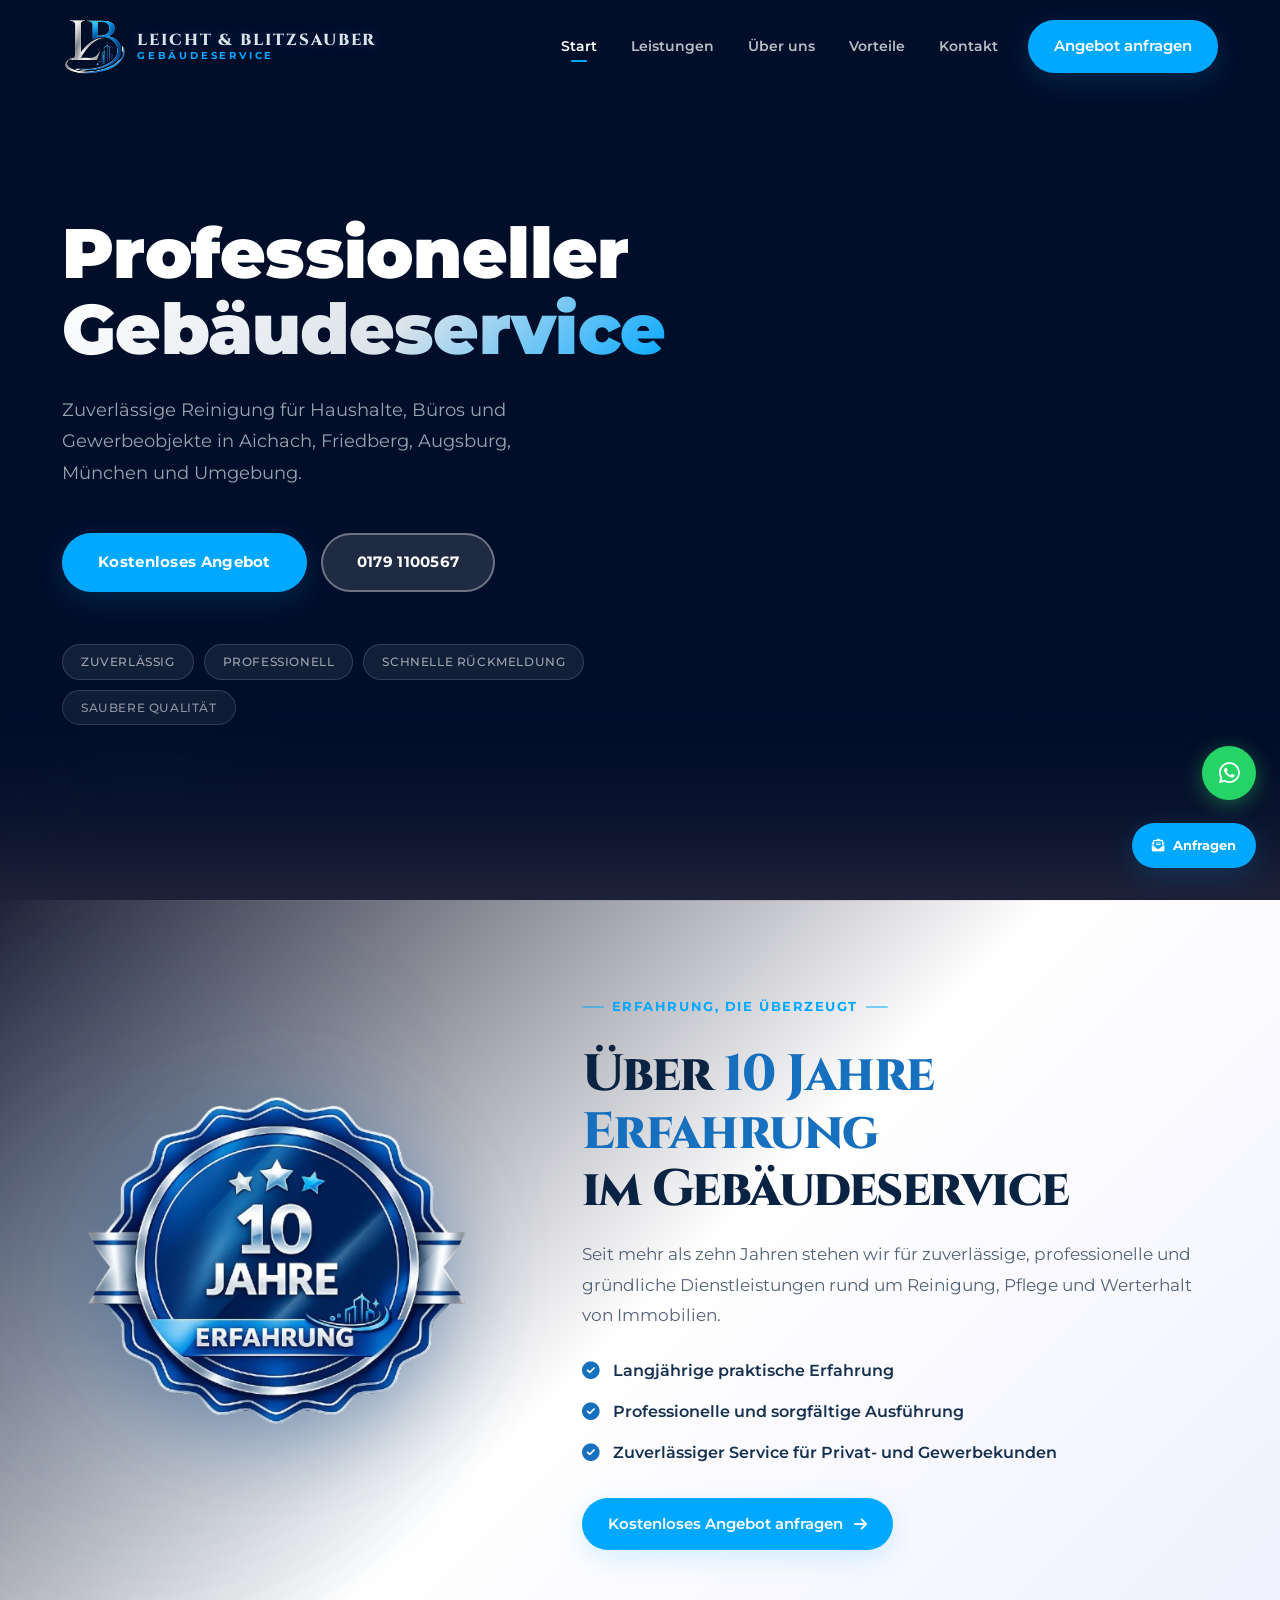
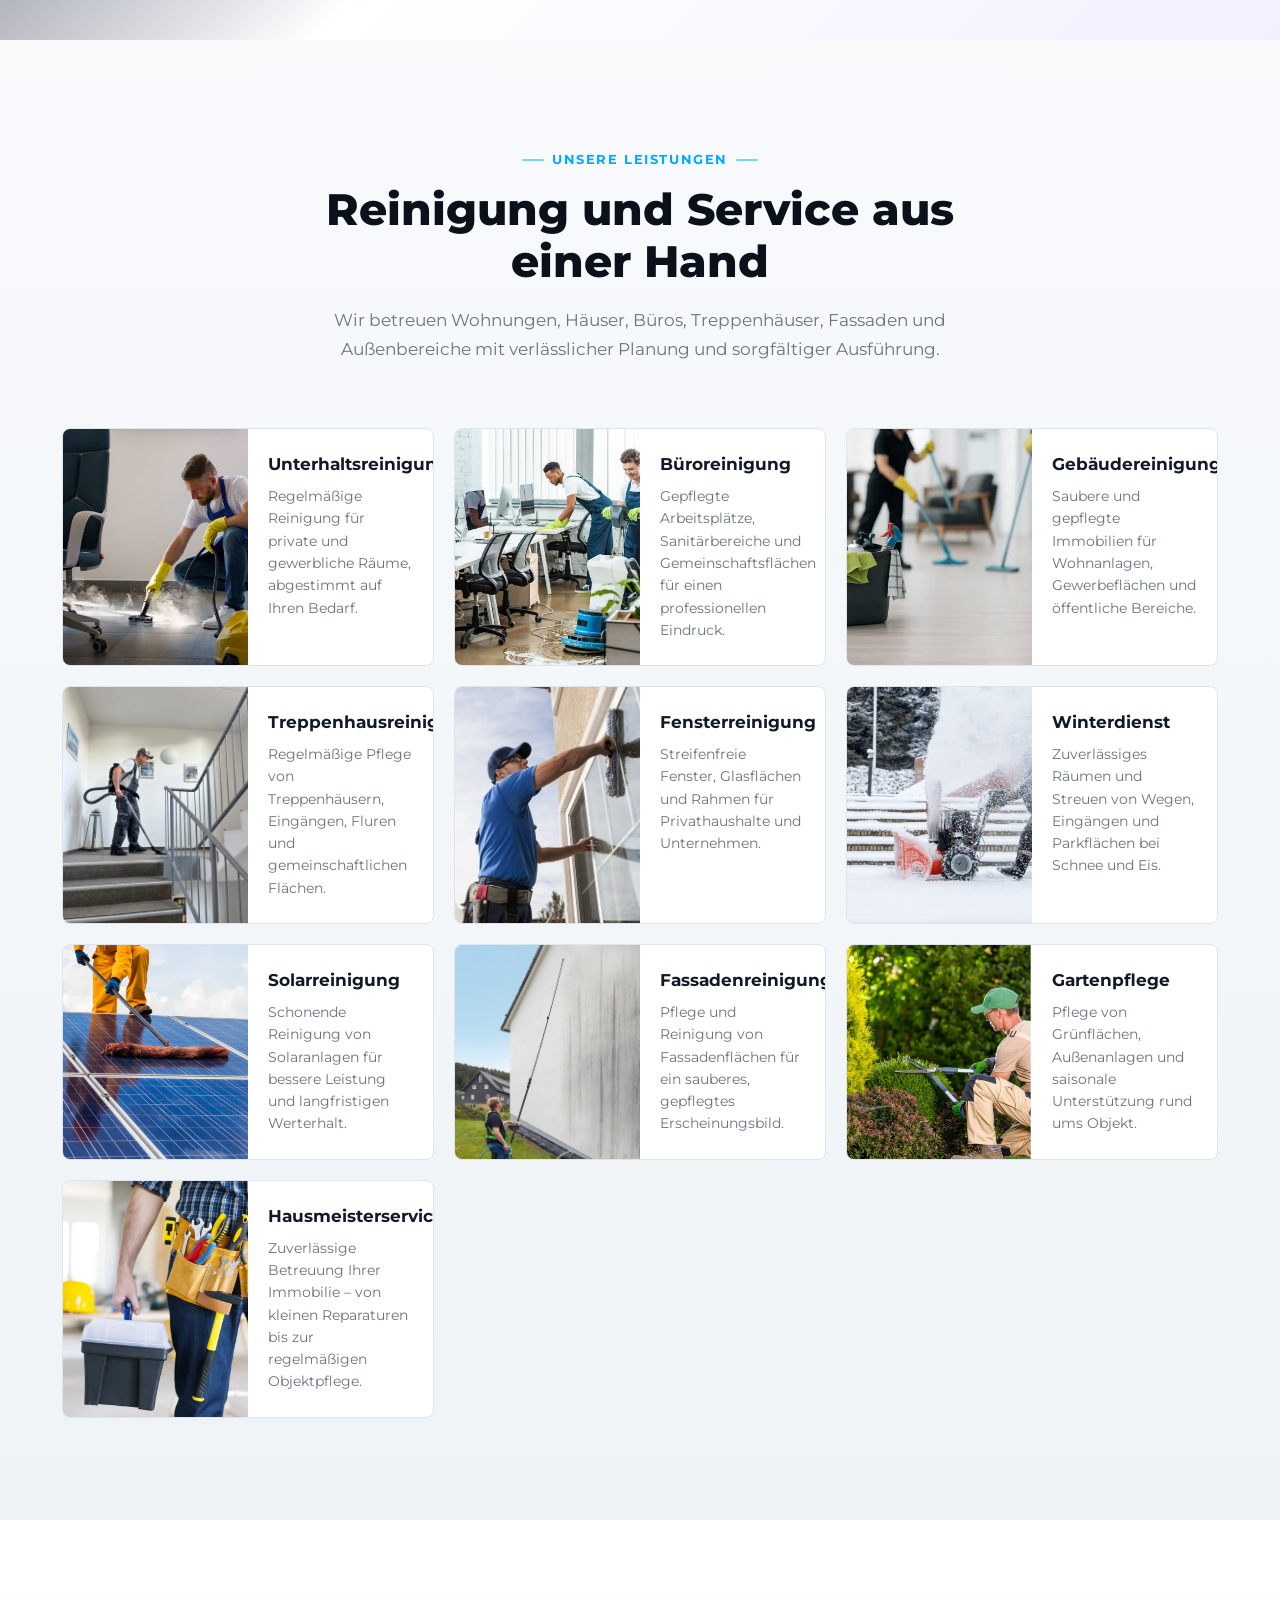
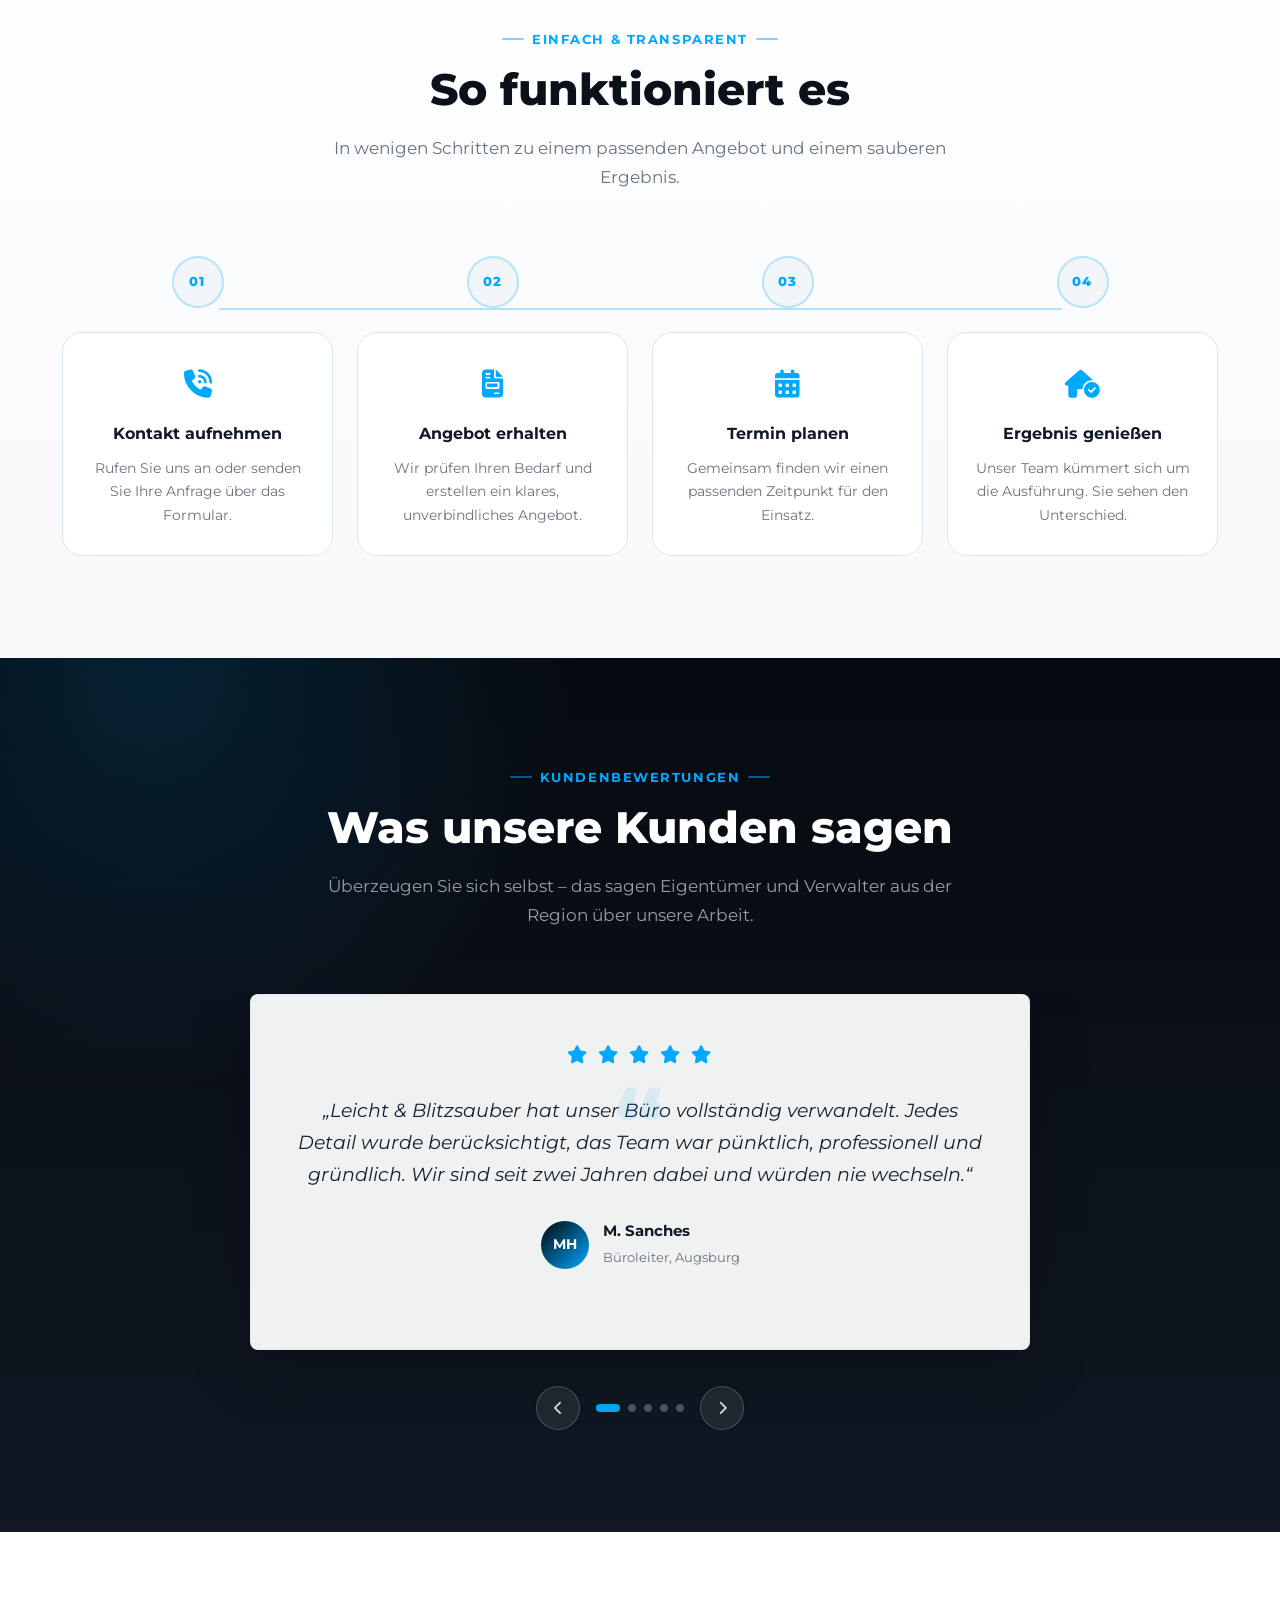
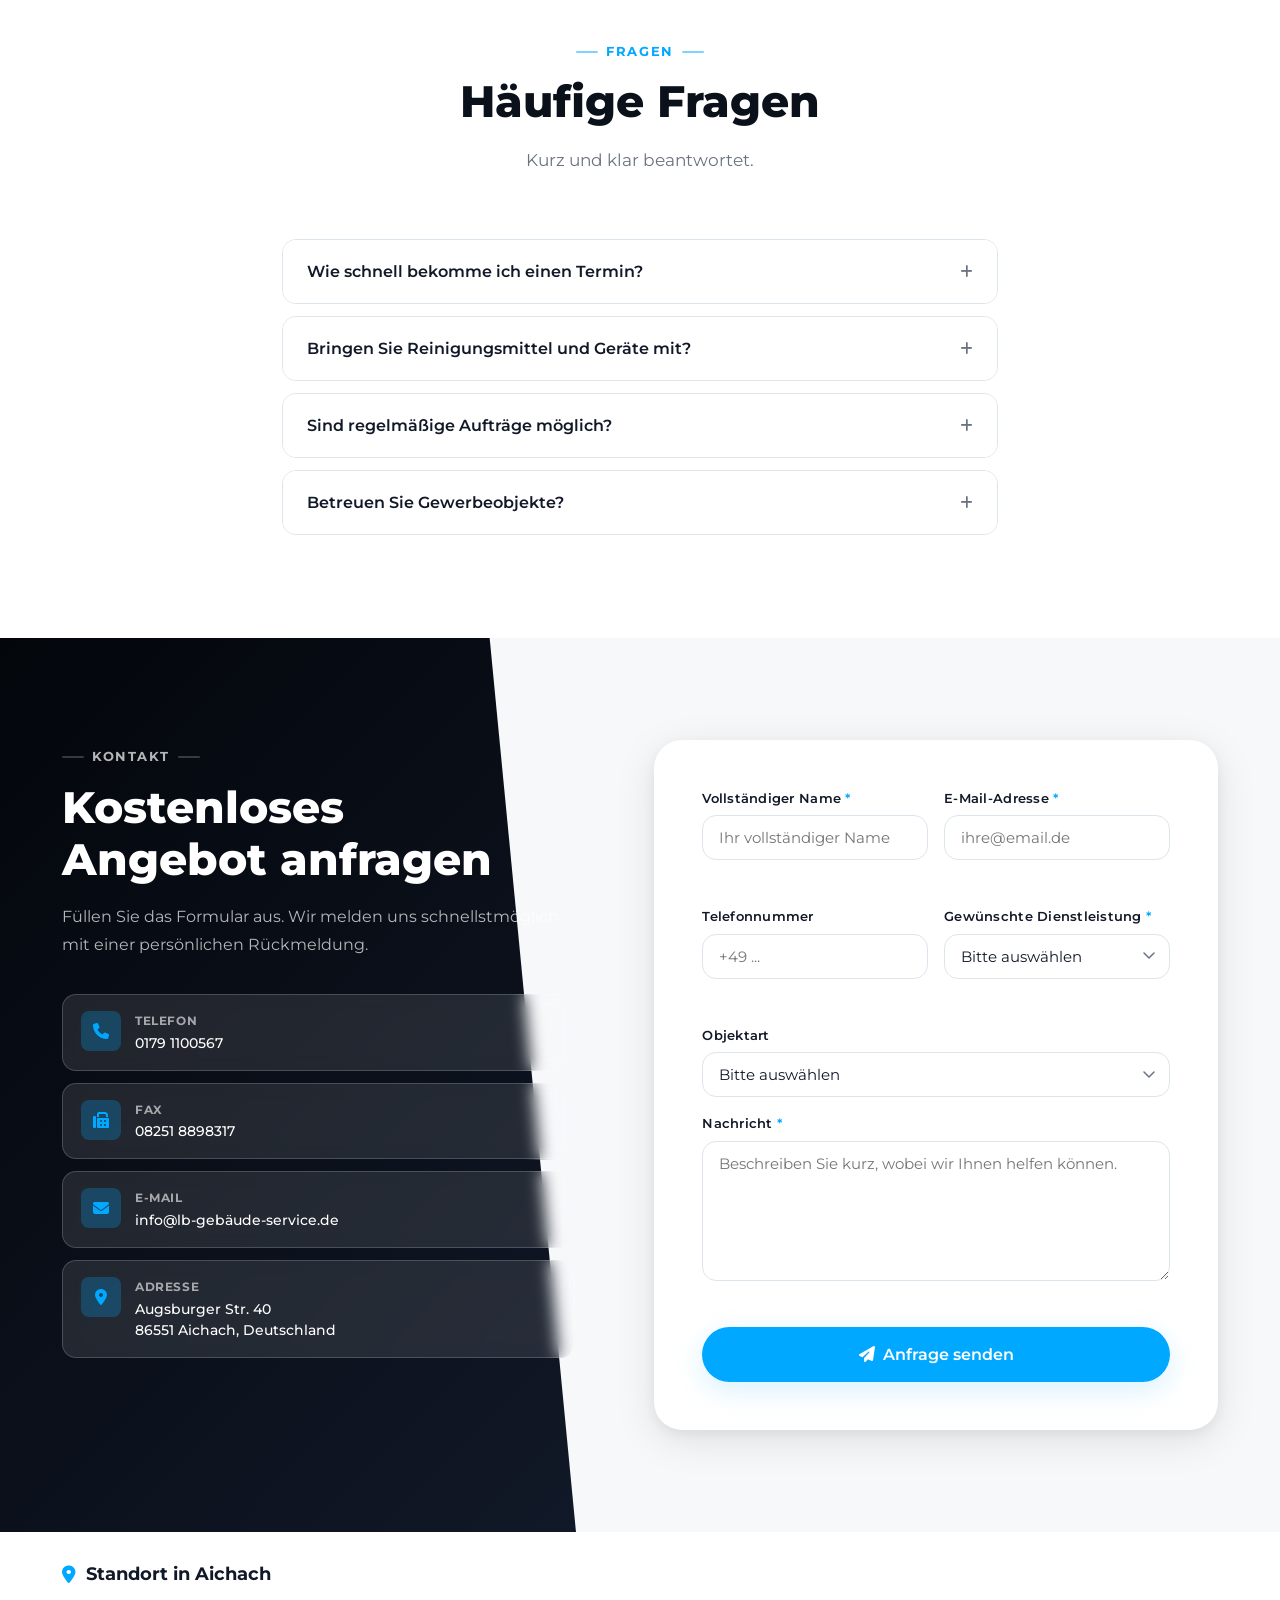
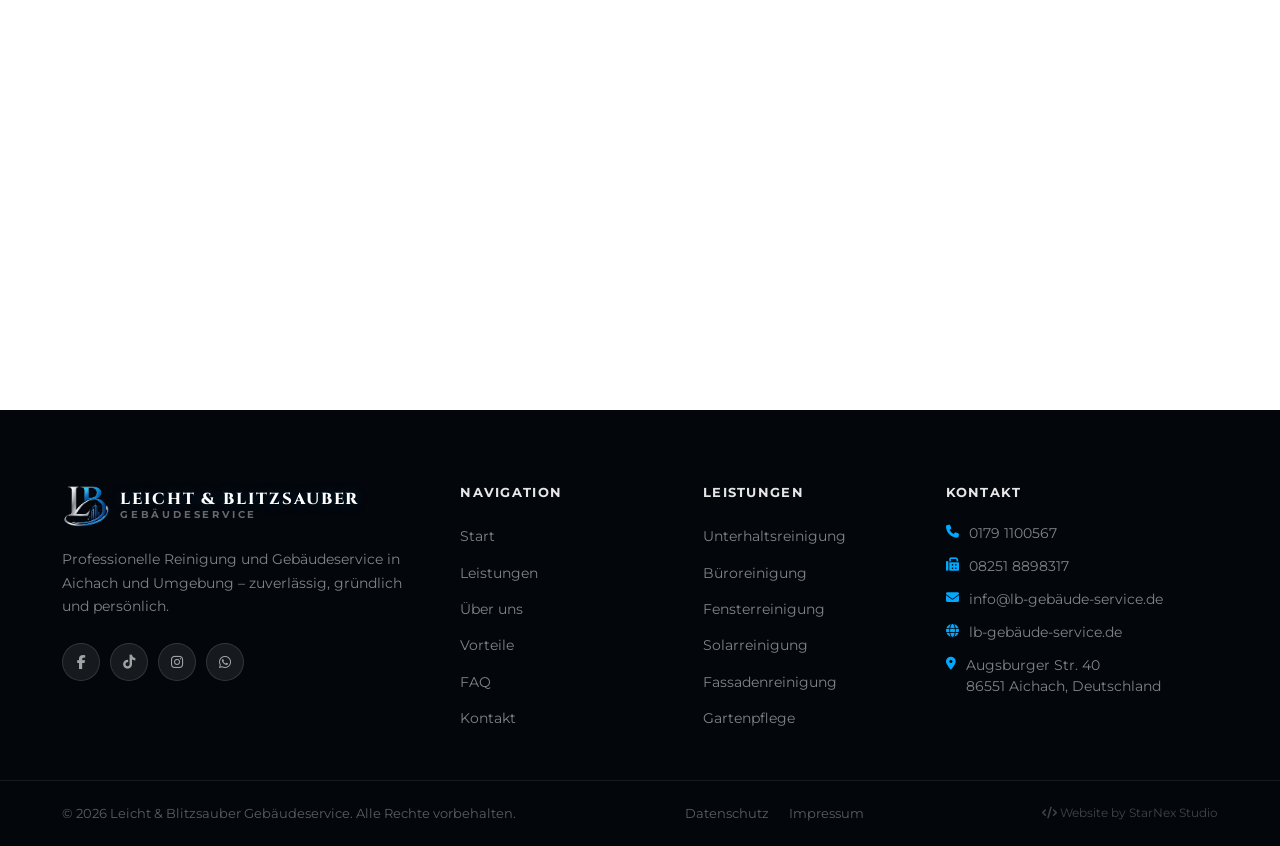
==== commit e840ea33: "changed the email" ====
--- a/index.html
+++ b/index.html
@@ -1020,7 +1020,7 @@
     <input
       type="hidden"
       name="access_key"
-      value="e728bc9b-5819-445e-8810-3909cfd5df78"
+      value="f37145ca-1be5-44a3-9cf0-01b635cc5132"
     >
 
     <!-- Email subject -->
--- a/css/style.css
+++ b/css/style.css
@@ -418,7 +418,7 @@
   padding-top: 140px;
   padding-bottom: 100px;
   position: relative;
-  z-index: 1;
+  z-index: 4;
   /* NUK ka width:100% — container e kontrollon gjerësinë */
 }
 
@@ -1946,7 +1946,7 @@
       rgba(26, 126, 214, 0.11),
       transparent 34%
     ),
-    linear-gradient(135deg, #14003c 0%, #ffffff 52%, #0077ff 100%);
+    linear-gradient(135deg, #1f2339 0%, #ffffff 52%, #f0f0ff 100%);
 }
 
 .experience-section::before {
@@ -2281,4 +2281,49 @@
   margin-top: 6px;
   color: #dc2626;
   font-size: 12px;
+}
+
+/* ============================================================
+   HERO → EXPERIENCE  —  premium seamless blur transition
+   ============================================================ */
+
+.hero {
+  position: relative;
+  z-index: 0;
+}
+
+/* Shtresa që "shkrin" fundin e hero-s në sfondin e seksionit tjetër */
+.hero::after {
+  content: '';
+  position: absolute;
+  left: 0;
+  right: 0;
+  bottom: -2px;
+  height: 220px;
+  z-index: 3;
+  pointer-events: none;
+
+  background: linear-gradient(
+    to bottom,
+    transparent 0%,
+    rgba(31, 35, 57, 0.55) 55%,
+    #1f2339 100%
+  );
+
+  backdrop-filter: blur(40px);
+  -webkit-backdrop-filter: blur(40px);
+
+  /* Maska bën që blur-i të mos ketë kufi të dukshëm — fillon nga zero, rritet gradualisht */
+  mask-image: linear-gradient(to bottom, transparent 0%, black 100%);
+  -webkit-mask-image: linear-gradient(to bottom, transparent 0%, black 100%);
+}
+
+@media (max-width: 768px) {
+  .hero::after { height: 140px; }
+}
+
+/* Experience section duhet ta "presë" me të njëjtën logjikë nga sipër */
+.experience-section {
+  position: relative;
+  z-index: 1; /* të jetë sipër hero::after në renderim natyral të dokumentit, por kjo s'duhet — mjafton order në DOM */
 }
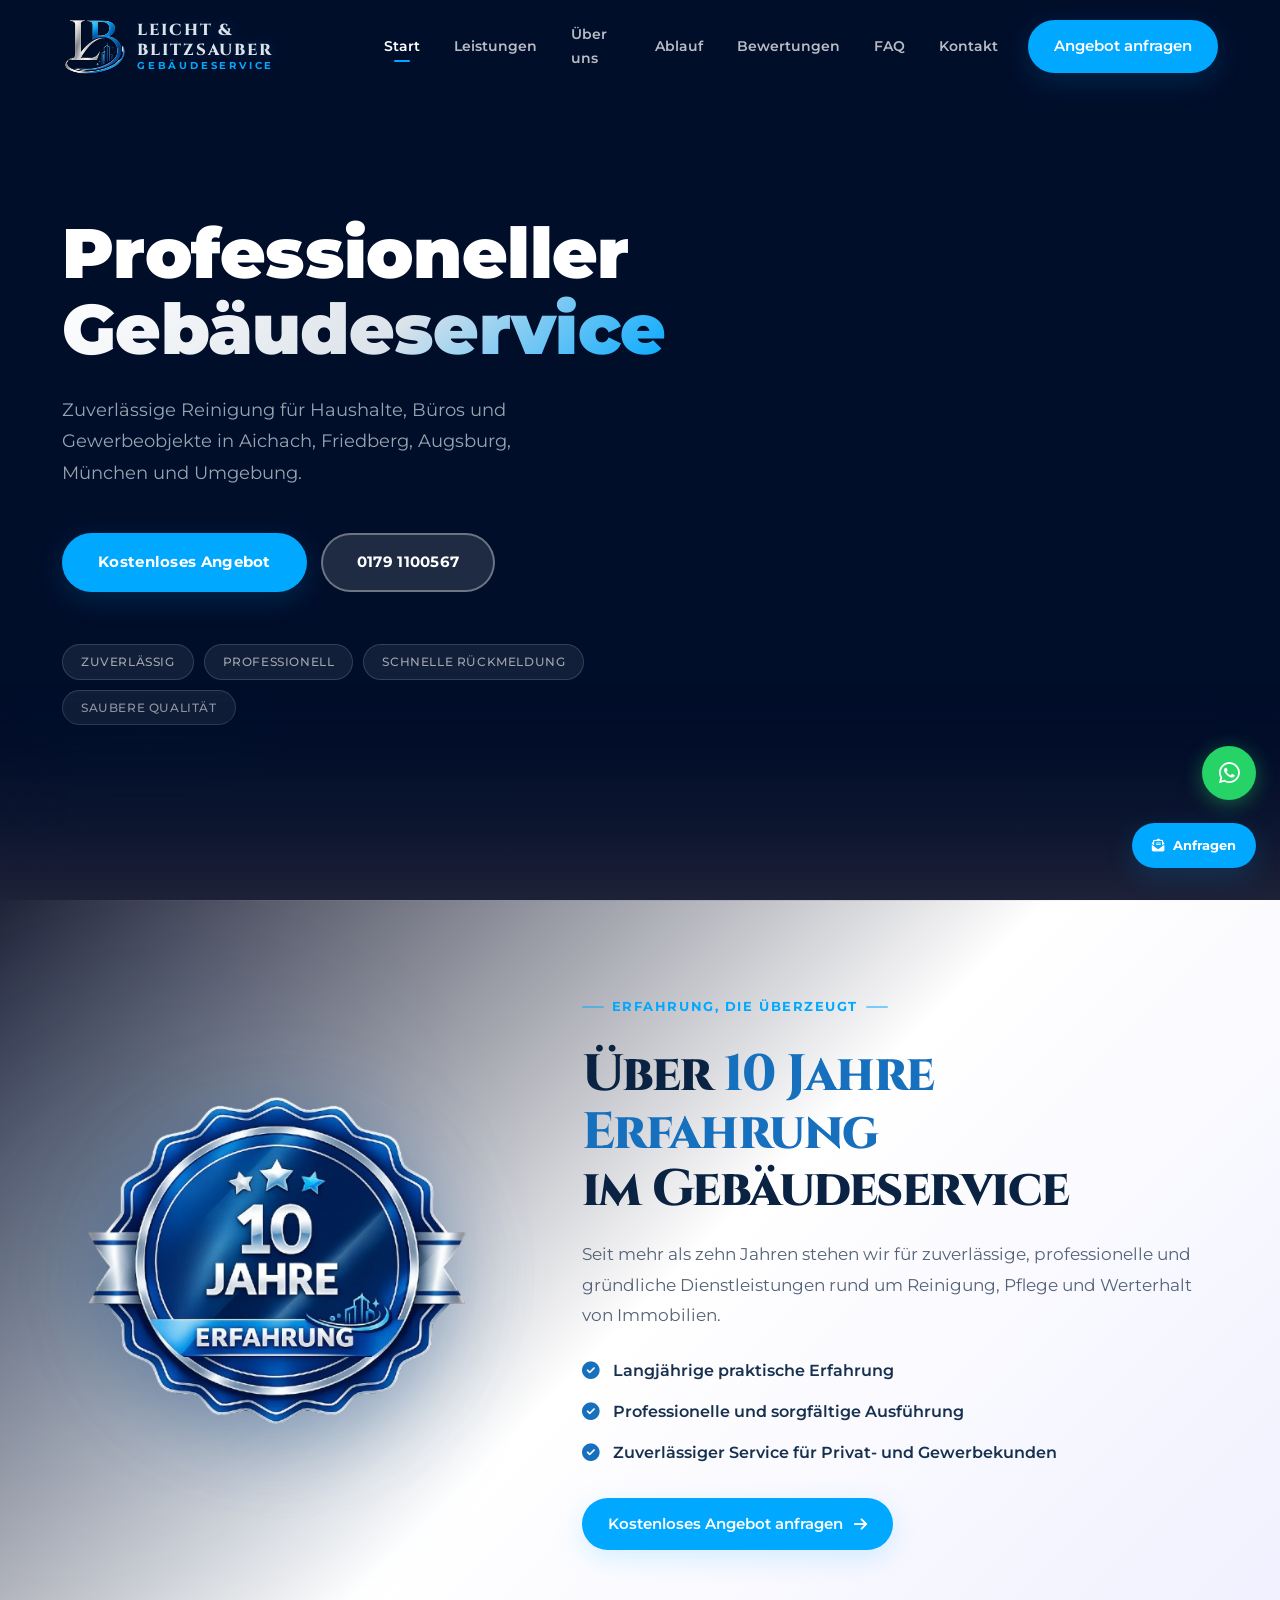
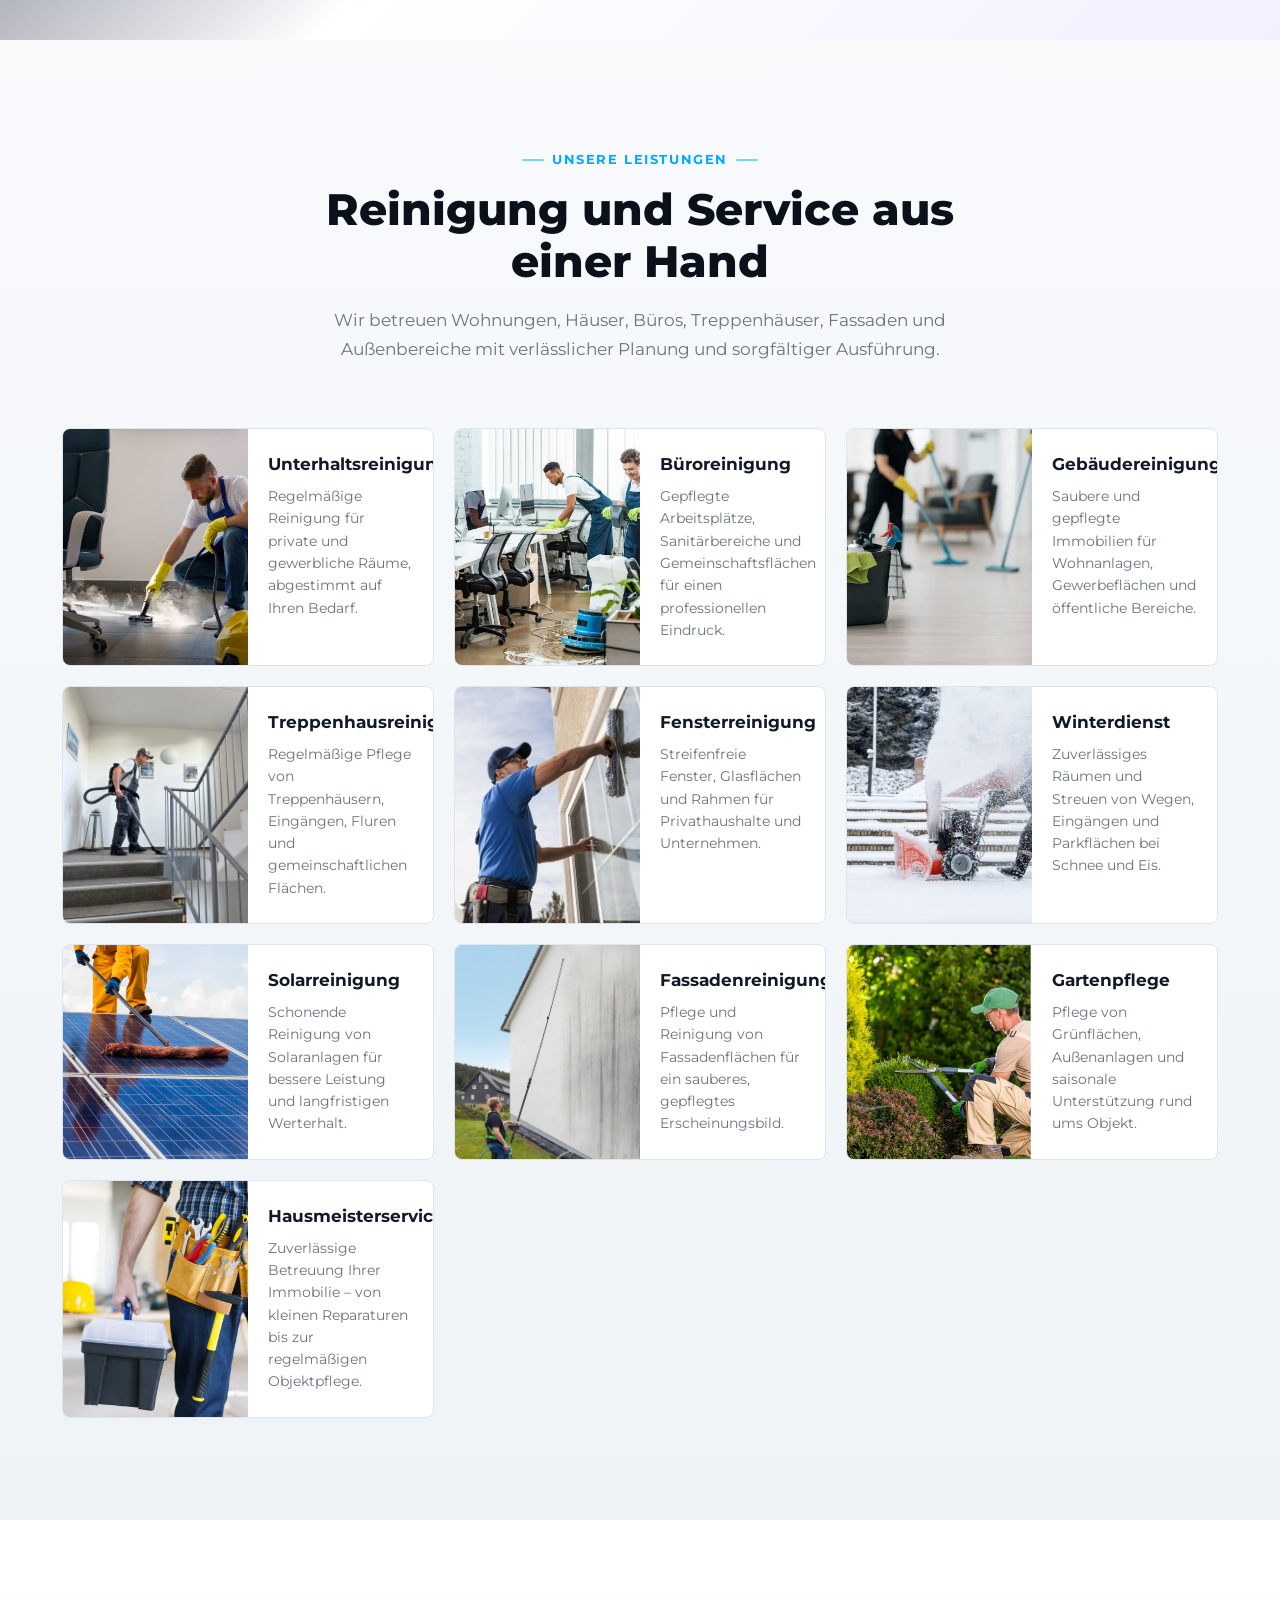
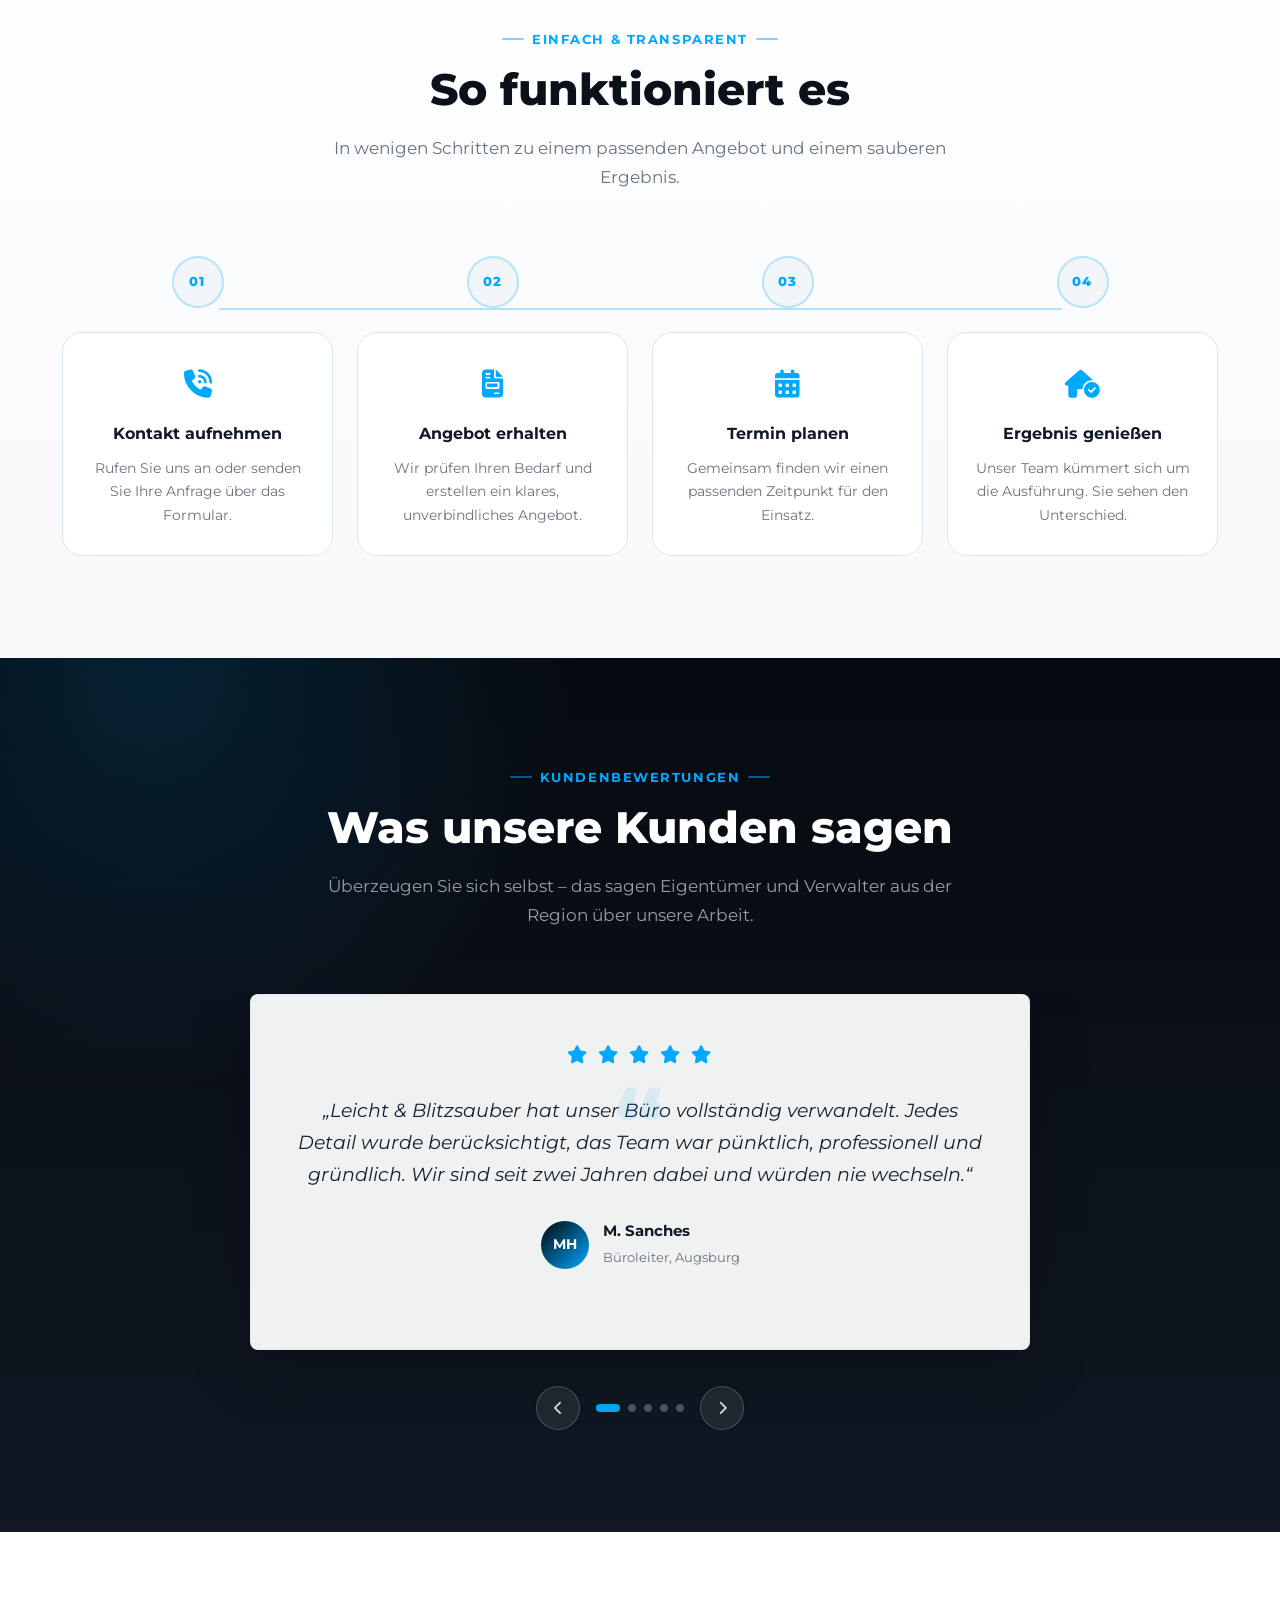
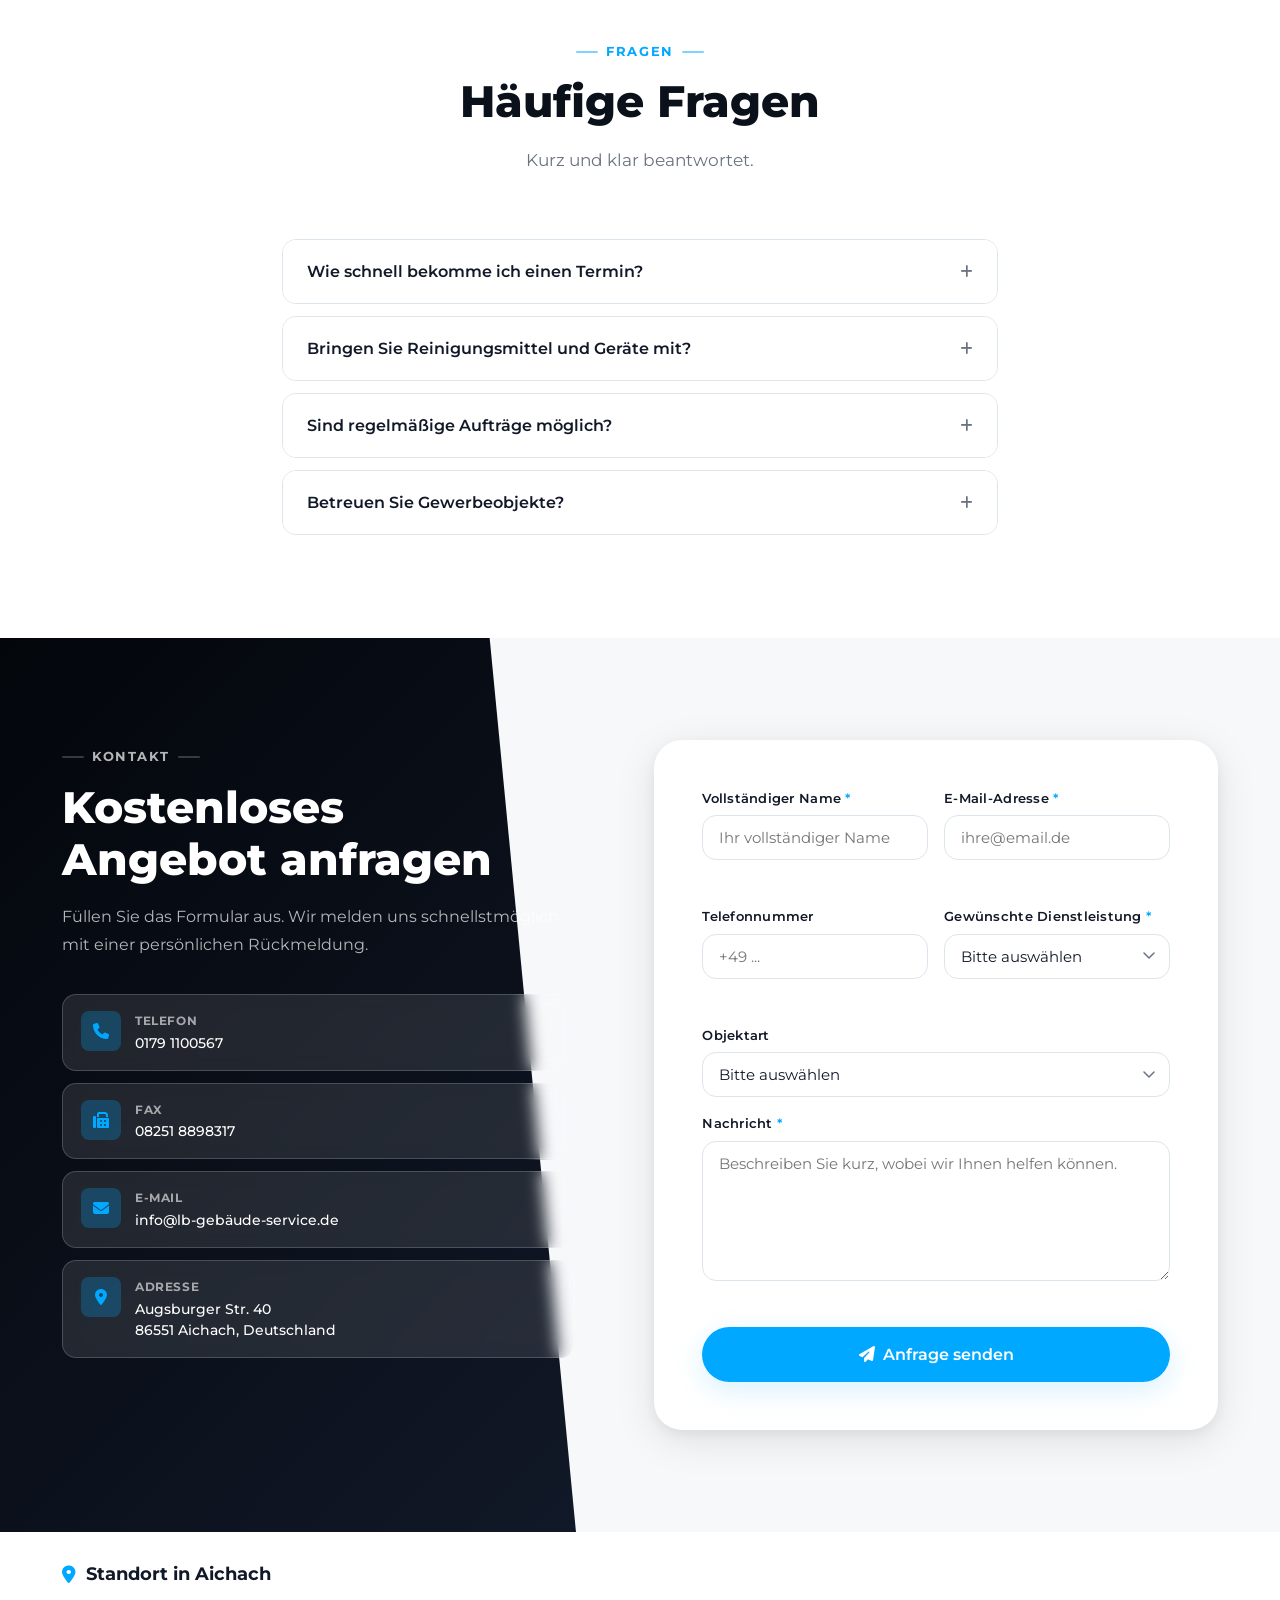
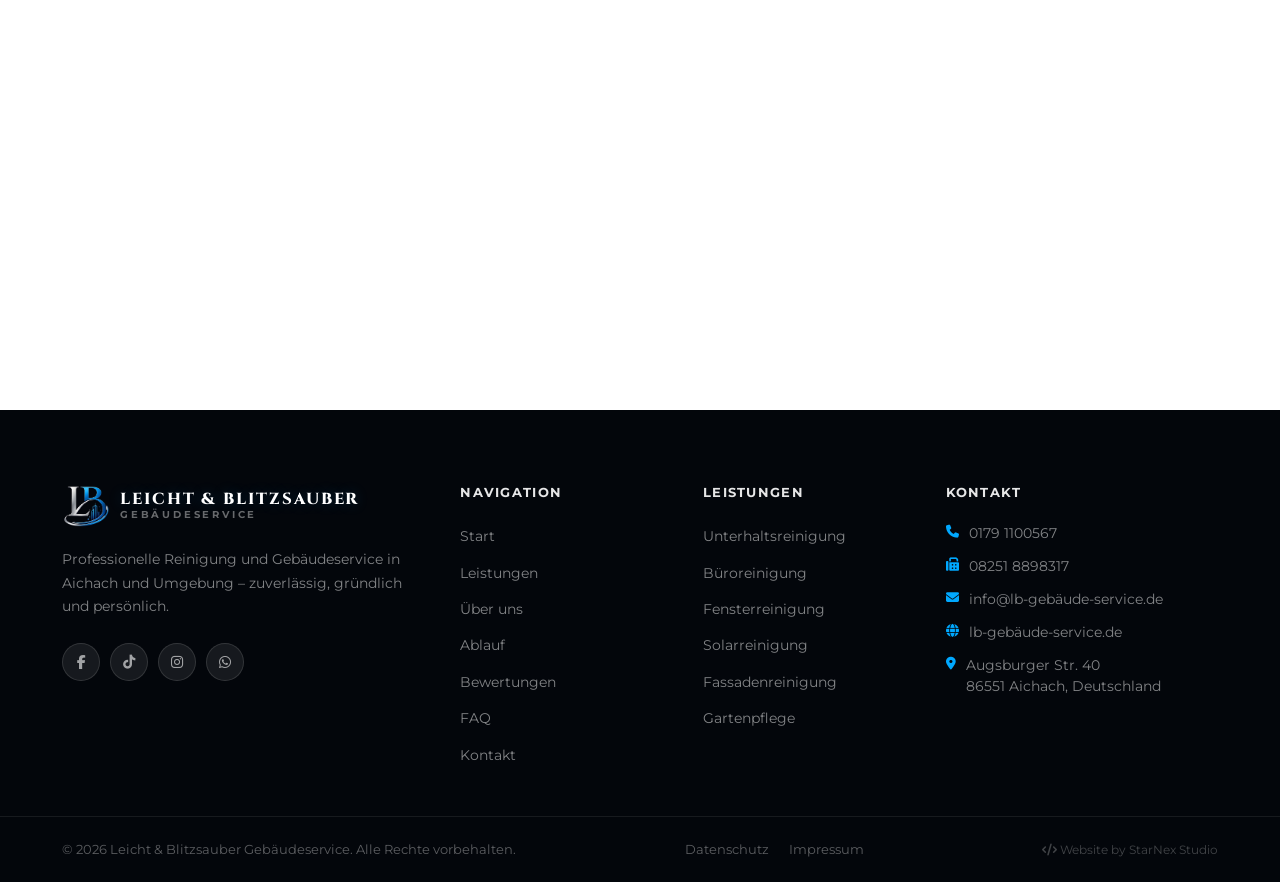
==== commit e1ac8837: "fixed nabnar" ====
--- a/index.html
+++ b/index.html
@@ -1,6 +1,14 @@
 <!DOCTYPE html>
 <html lang="de">
 <head>
+  <!-- Google tag (gtag.js) -->
+  <script async src="https://www.googletagmanager.com/gtag/js?id=G-9R2WB6J6S6"></script>
+  <script>
+    window.dataLayer = window.dataLayer || [];
+    function gtag(){dataLayer.push(arguments);}
+    gtag('js', new Date());
+    gtag('config', 'G-9R2WB6J6S6');
+  </script>
   <meta charset="UTF-8">
 
   <meta
@@ -112,7 +120,9 @@
         <a href="#home" class="nav-link active">Start</a>
         <a href="#services" class="nav-link">Leistungen</a>
         <a href="#about" class="nav-link">Über uns</a>
-        <a href="#why-us" class="nav-link">Vorteile</a>
+        <a href="#process" class="nav-link">Ablauf</a>
+        <a href="#testimonials" class="nav-link">Bewertungen</a>
+        <a href="#faq" class="nav-link">FAQ</a>
         <a href="#contact" class="nav-link">Kontakt</a>
 
         <a href="#contact" class="btn btn-primary nav-cta">
@@ -199,7 +209,7 @@
   </section>
 
   <!-- 10 JAHRE ERFAHRUNG -->
-  <section class="experience-section" id="experience">
+  <section class="experience-section" id="about">
     <div class="container experience-inner">
 
       <div class="experience-badge" data-animate="fade-right">
@@ -1270,9 +1280,9 @@
 
   </form>
 </div>
-         </div>
-      </div>
-    </section>
+
+    </div>
+  </section>
 
   <!-- MAP -->
   <section class="map-section">
@@ -1390,7 +1400,8 @@
             <li><a href="#home">Start</a></li>
             <li><a href="#services">Leistungen</a></li>
             <li><a href="#about">Über uns</a></li>
-            <li><a href="#why-us">Vorteile</a></li>
+            <li><a href="#process">Ablauf</a></li>
+            <li><a href="#testimonials">Bewertungen</a></li>
             <li><a href="#faq">FAQ</a></li>
             <li><a href="#contact">Kontakt</a></li>
           </ul>
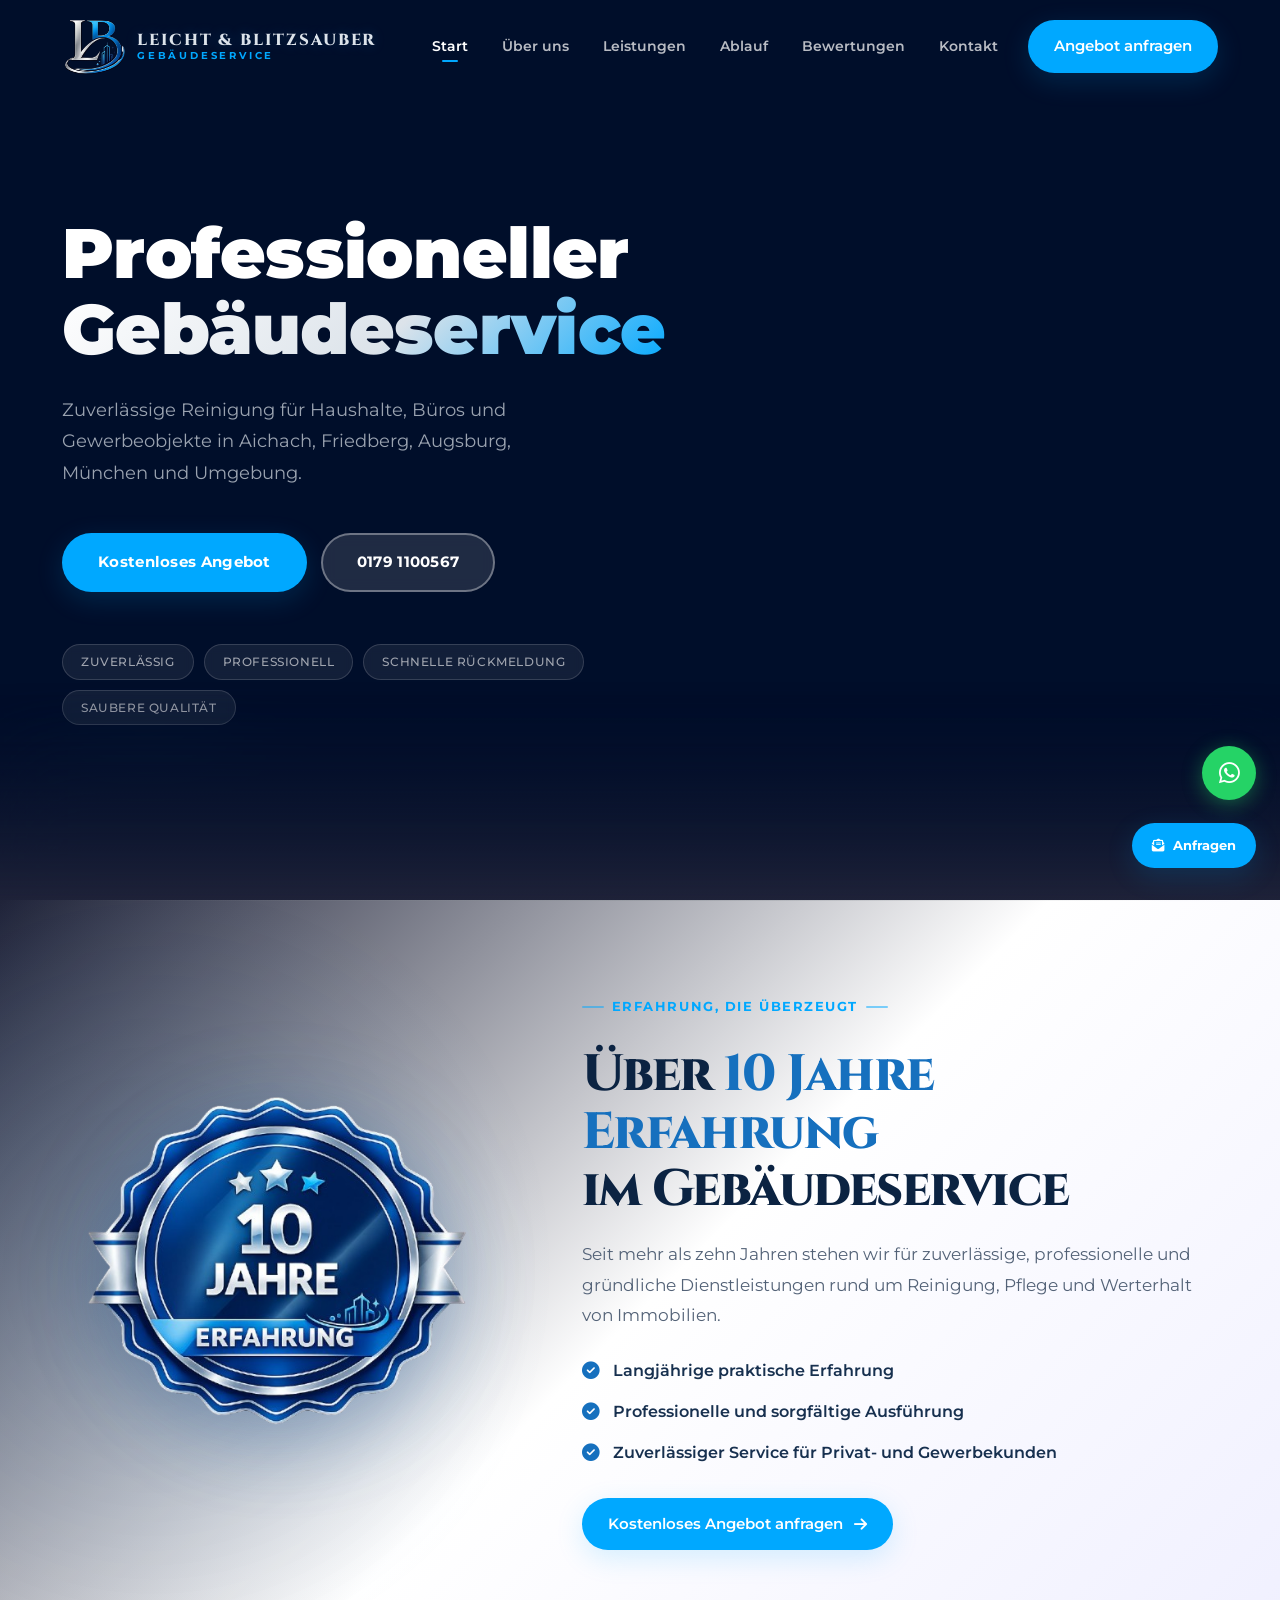
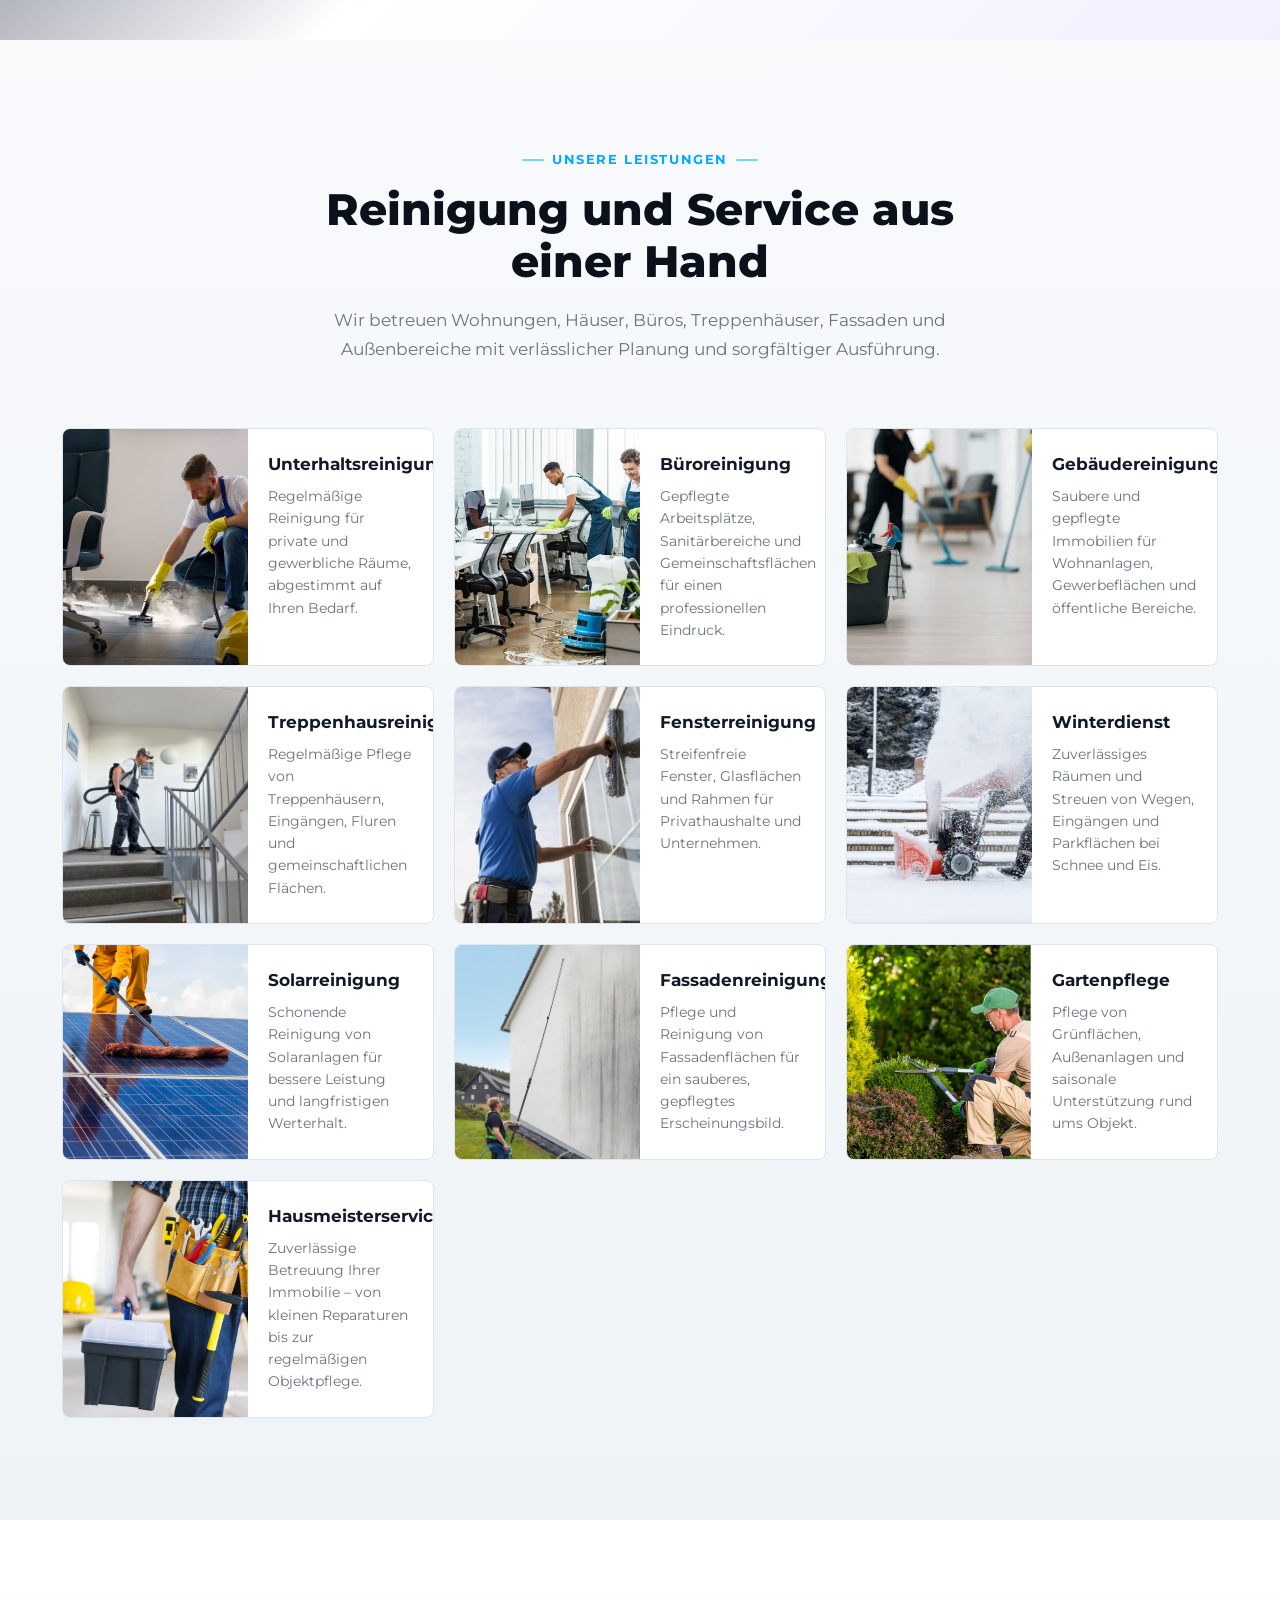
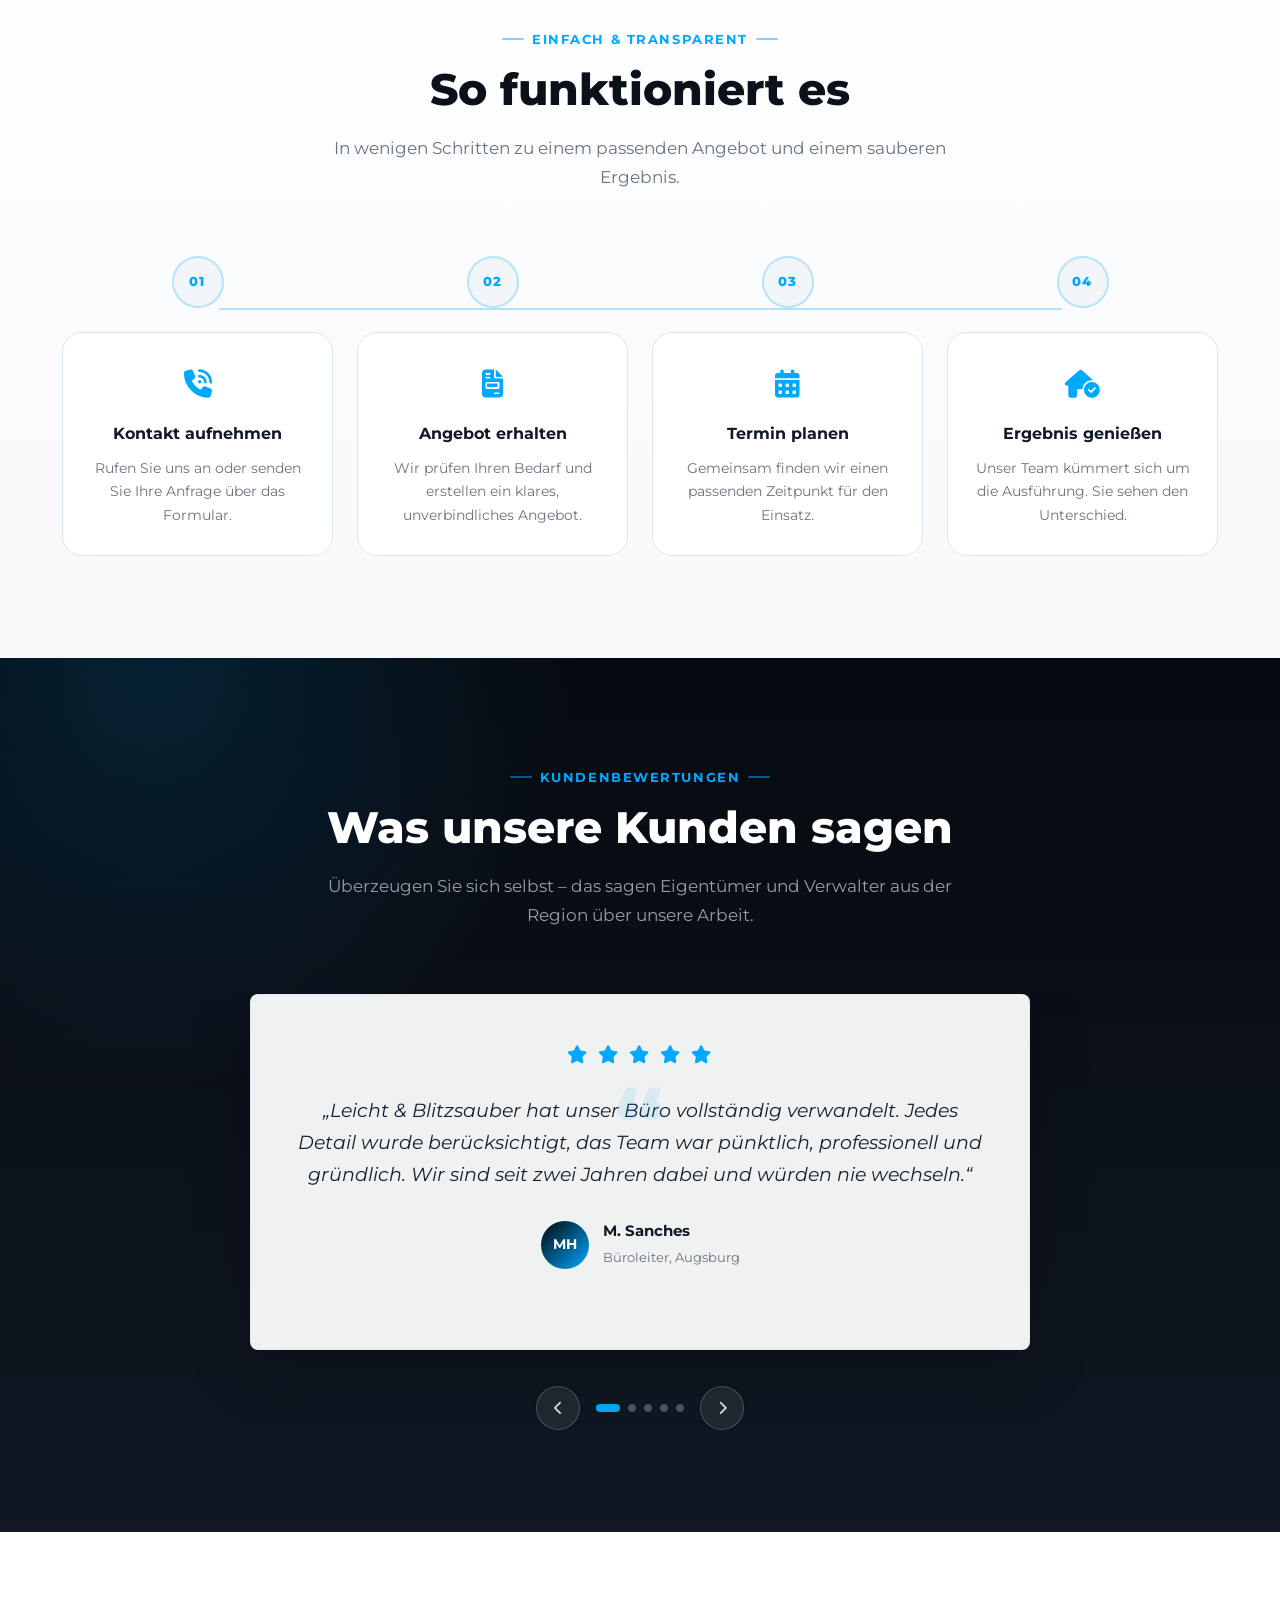
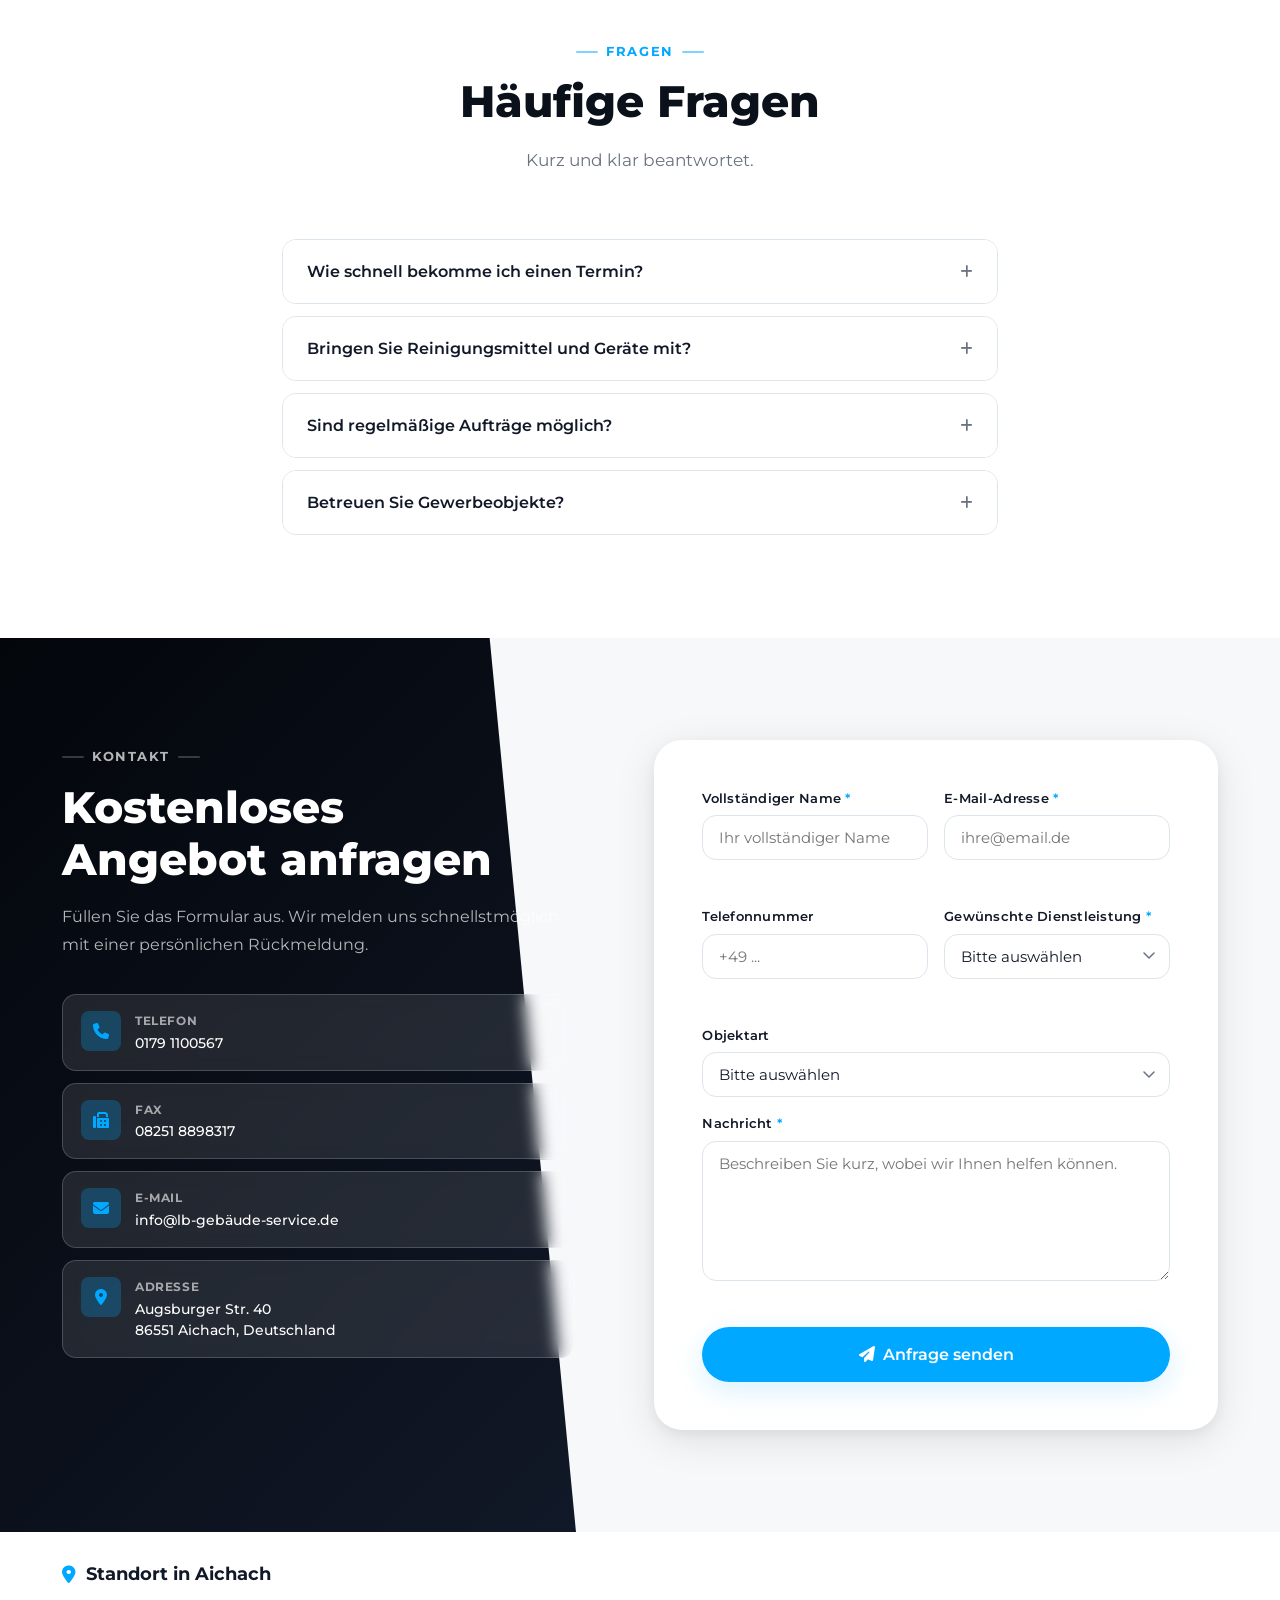
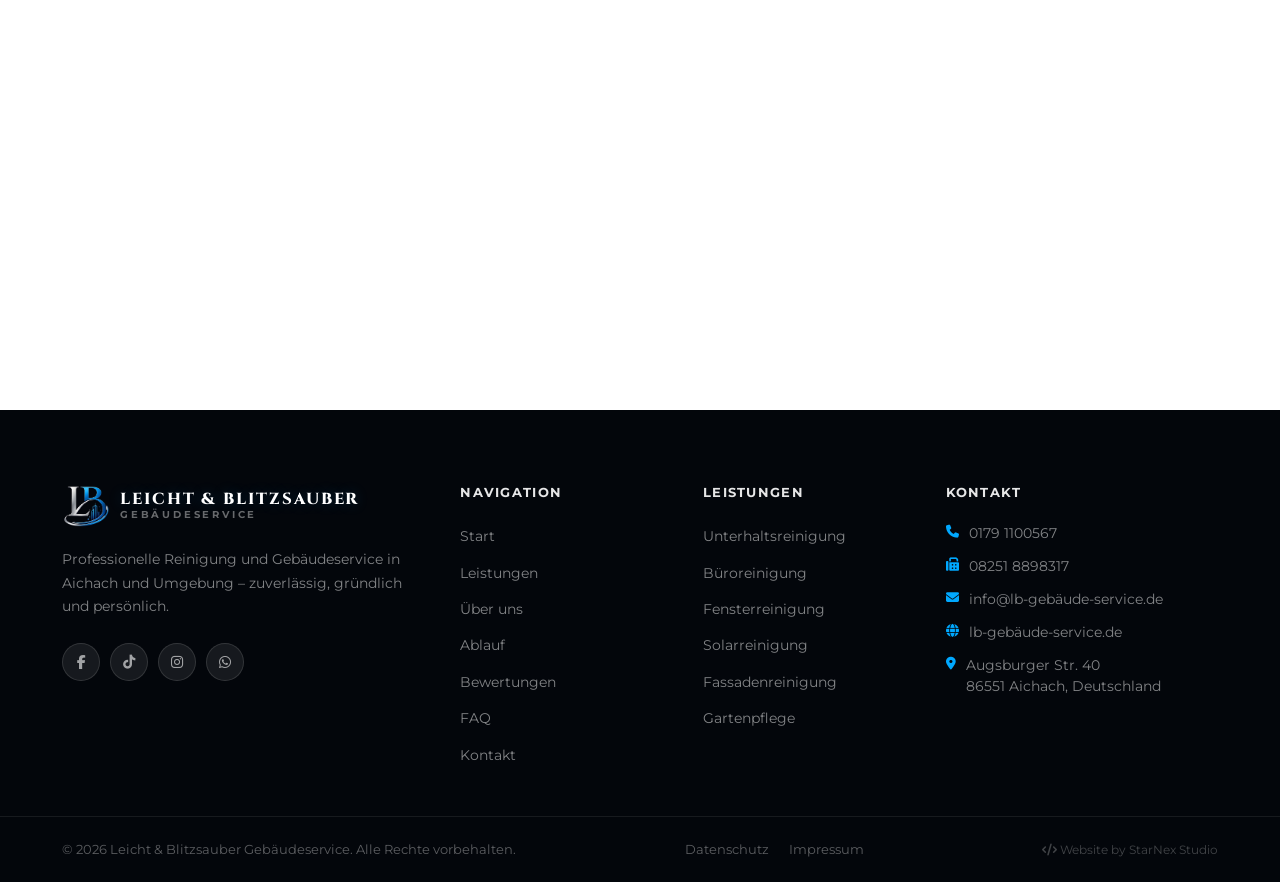
==== commit 0290202b: "fixed nabnar" ====
--- a/index.html
+++ b/index.html
@@ -1,6 +1,9 @@
 <!DOCTYPE html>
 <html lang="de">
 <head>
+  <meta charset="UTF-8">
+  <meta name="viewport" content="width=device-width, initial-scale=1.0">
+
   <!-- Google tag (gtag.js) -->
   <script async src="https://www.googletagmanager.com/gtag/js?id=G-9R2WB6J6S6"></script>
   <script>
@@ -9,12 +12,6 @@
     gtag('js', new Date());
     gtag('config', 'G-9R2WB6J6S6');
   </script>
-  <meta charset="UTF-8">
-
-  <meta
-    name="viewport"
-    content="width=device-width, initial-scale=1.0"
-  >
 
   <title>Leicht &amp; Blitzsauber – Gebäudeservice in Aichach</title>
 
@@ -49,32 +46,12 @@
     content="https://lb-gebäude-service.de/images/logonobg.png"
   >
 
-  <link
-    rel="icon"
-    type="image/png"
-    href="images/logonobg.png"
-  >
-
-  <link
-    rel="apple-touch-icon"
-    href="images/logonobg.png"
-  >
-
-  <link
-    rel="canonical"
-    href="https://lb-gebäude-service.de/"
-  >
-
-  <link
-    rel="preconnect"
-    href="https://fonts.googleapis.com"
-  >
-
-  <link
-    rel="preconnect"
-    href="https://fonts.gstatic.com"
-    crossorigin
-  >
+  <link rel="icon" type="image/png" href="images/logonobg.png">
+  <link rel="apple-touch-icon" href="images/logonobg.png">
+  <link rel="canonical" href="https://lb-gebäude-service.de/">
+
+  <link rel="preconnect" href="https://fonts.googleapis.com">
+  <link rel="preconnect" href="https://fonts.gstatic.com" crossorigin>
 
   <link
     href="https://fonts.googleapis.com/css2?family=Cinzel:wght@600;700;800&family=Montserrat:wght@400;500;600;700;800;900&display=swap"
@@ -86,10 +63,7 @@
     href="https://cdnjs.cloudflare.com/ajax/libs/font-awesome/6.5.0/css/all.min.css"
   >
 
-  <link
-    rel="stylesheet"
-    href="css/style.css?v=3"
-  >
+  <link rel="stylesheet" href="css/style.css?v=4">
 </head>
 
 <body>
@@ -106,24 +80,18 @@
         >
 
         <div class="logo-text">
-          <span class="logo-name">
-            Leicht &amp; Blitzsauber
-          </span>
-
-          <span class="logo-tagline">
-            Gebäudeservice
-          </span>
+          <span class="logo-name">Leicht &amp; Blitzsauber</span>
+          <span class="logo-tagline">Gebäudeservice</span>
         </div>
       </a>
 
       <nav class="nav-links" id="navLinks">
-        <a href="#home" class="nav-link active">Start</a>
-        <a href="#services" class="nav-link">Leistungen</a>
-        <a href="#about" class="nav-link">Über uns</a>
-        <a href="#process" class="nav-link">Ablauf</a>
-        <a href="#testimonials" class="nav-link">Bewertungen</a>
-        <a href="#faq" class="nav-link">FAQ</a>
-        <a href="#contact" class="nav-link">Kontakt</a>
+        <a href="#home" class="nav-link active" data-nav>Start</a>
+        <a href="#about" class="nav-link" data-nav>Über uns</a>
+        <a href="#services" class="nav-link" data-nav>Leistungen</a>
+        <a href="#process" class="nav-link" data-nav>Ablauf</a>
+        <a href="#testimonials" class="nav-link" data-nav>Bewertungen</a>
+        <a href="#contact" class="nav-link" data-nav>Kontakt</a>
 
         <a href="#contact" class="btn btn-primary nav-cta">
           Angebot anfragen
@@ -185,7 +153,6 @@
         </p>
 
         <div class="hero-actions">
-
           <a href="#contact" class="btn btn-primary btn-lg">
             Kostenloses Angebot
           </a>
@@ -193,7 +160,6 @@
           <a href="tel:+491791100567" class="btn btn-ghost btn-lg">
             0179 1100567
           </a>
-
         </div>
 
         <div class="trust-badges">
@@ -208,7 +174,7 @@
 
   </section>
 
-  <!-- 10 JAHRE ERFAHRUNG -->
+  <!-- ÜBER UNS / 10 JAHRE ERFAHRUNG -->
   <section class="experience-section" id="about">
     <div class="container experience-inner">
 
@@ -222,9 +188,7 @@
 
       <div class="experience-content" data-animate="fade-up">
 
-        <div class="section-eyebrow">
-          Erfahrung, die überzeugt
-        </div>
+        <div class="section-eyebrow">Erfahrung, die überzeugt</div>
 
         <h2 class="experience-title">
           Über <span>10 Jahre Erfahrung</span><br>
@@ -270,10 +234,7 @@
     <div class="container">
 
       <div class="section-header" data-animate="fade-up">
-
-        <div class="section-eyebrow">
-          Unsere Leistungen
-        </div>
+        <div class="section-eyebrow">Unsere Leistungen</div>
 
         <h2 class="section-title">
           Reinigung und Service aus einer Hand
@@ -284,24 +245,14 @@
           Fassaden und Außenbereiche mit verlässlicher Planung
           und sorgfältiger Ausführung.
         </p>
-
       </div>
 
       <div class="services-grid">
 
-        <div
-          class="service-card"
-          data-animate="fade-up"
-          data-delay="0"
-        >
-          <div
-            class="sc-img"
-            style="background-image: url('images/routine.jpg');"
-          ></div>
-
+        <div class="service-card" data-animate="fade-up" data-delay="0">
+          <div class="sc-img" style="background-image: url('images/routine.jpg');"></div>
           <div class="sc-body">
             <h3 class="sc-title">Unterhaltsreinigung</h3>
-
             <p class="sc-desc">
               Regelmäßige Reinigung für private und gewerbliche Räume,
               abgestimmt auf Ihren Bedarf.
@@ -309,19 +260,10 @@
           </div>
         </div>
 
-        <div
-          class="service-card"
-          data-animate="fade-up"
-          data-delay="80"
-        >
-          <div
-            class="sc-img"
-            style="background-image: url('images/office.jpg');"
-          ></div>
-
+        <div class="service-card" data-animate="fade-up" data-delay="80">
+          <div class="sc-img" style="background-image: url('images/office.jpg');"></div>
           <div class="sc-body">
             <h3 class="sc-title">Büroreinigung</h3>
-
             <p class="sc-desc">
               Gepflegte Arbeitsplätze, Sanitärbereiche und
               Gemeinschaftsflächen für einen professionellen Eindruck.
@@ -329,19 +271,10 @@
           </div>
         </div>
 
-        <div
-          class="service-card"
-          data-animate="fade-up"
-          data-delay="160"
-        >
-          <div
-            class="sc-img"
-            style="background-image: url('images/house.jpg');"
-          ></div>
-
+        <div class="service-card" data-animate="fade-up" data-delay="160">
+          <div class="sc-img" style="background-image: url('images/house.jpg');"></div>
           <div class="sc-body">
             <h3 class="sc-title">Gebäudereinigung</h3>
-
             <p class="sc-desc">
               Saubere und gepflegte Immobilien für Wohnanlagen,
               Gewerbeflächen und öffentliche Bereiche.
@@ -349,19 +282,10 @@
           </div>
         </div>
 
-        <div
-          class="service-card"
-          data-animate="fade-up"
-          data-delay="240"
-        >
-          <div
-            class="sc-img"
-            style="background-image: url('images/styirs.webp');"
-          ></div>
-
+        <div class="service-card" data-animate="fade-up" data-delay="240">
+          <div class="sc-img" style="background-image: url('images/styirs.webp');"></div>
           <div class="sc-body">
             <h3 class="sc-title">Treppenhausreinigung</h3>
-
             <p class="sc-desc">
               Regelmäßige Pflege von Treppenhäusern, Eingängen,
               Fluren und gemeinschaftlichen Flächen.
@@ -369,19 +293,10 @@
           </div>
         </div>
 
-        <div
-          class="service-card"
-          data-animate="fade-up"
-          data-delay="320"
-        >
-          <div
-            class="sc-img"
-            style="background-image: url('images/window.jpg');"
-          ></div>
-
+        <div class="service-card" data-animate="fade-up" data-delay="320">
+          <div class="sc-img" style="background-image: url('images/window.jpg');"></div>
           <div class="sc-body">
             <h3 class="sc-title">Fensterreinigung</h3>
-
             <p class="sc-desc">
               Streifenfreie Fenster, Glasflächen und Rahmen
               für Privathaushalte und Unternehmen.
@@ -389,19 +304,10 @@
           </div>
         </div>
 
-        <div
-          class="service-card"
-          data-animate="fade-up"
-          data-delay="400"
-        >
-          <div
-            class="sc-img"
-            style="background-image: url('images/winterdienst.jpeg');"
-          ></div>
-
+        <div class="service-card" data-animate="fade-up" data-delay="400">
+          <div class="sc-img" style="background-image: url('images/winterdienst.jpeg');"></div>
           <div class="sc-body">
             <h3 class="sc-title">Winterdienst</h3>
-
             <p class="sc-desc">
               Zuverlässiges Räumen und Streuen von Wegen,
               Eingängen und Parkflächen bei Schnee und Eis.
@@ -409,19 +315,10 @@
           </div>
         </div>
 
-        <div
-          class="service-card"
-          data-animate="fade-up"
-          data-delay="480"
-        >
-          <div
-            class="sc-img"
-            style="background-image: url('images/solar1.webp');"
-          ></div>
-
+        <div class="service-card" data-animate="fade-up" data-delay="480">
+          <div class="sc-img" style="background-image: url('images/solar1.webp');"></div>
           <div class="sc-body">
             <h3 class="sc-title">Solarreinigung</h3>
-
             <p class="sc-desc">
               Schonende Reinigung von Solaranlagen für bessere Leistung
               und langfristigen Werterhalt.
@@ -429,19 +326,10 @@
           </div>
         </div>
 
-        <div
-          class="service-card"
-          data-animate="fade-up"
-          data-delay="560"
-        >
-          <div
-            class="sc-img"
-            style="background-image: url('images/fasade.jpg');"
-          ></div>
-
+        <div class="service-card" data-animate="fade-up" data-delay="560">
+          <div class="sc-img" style="background-image: url('images/fasade.jpg');"></div>
           <div class="sc-body">
             <h3 class="sc-title">Fassadenreinigung</h3>
-
             <p class="sc-desc">
               Pflege und Reinigung von Fassadenflächen für ein sauberes,
               gepflegtes Erscheinungsbild.
@@ -449,19 +337,10 @@
           </div>
         </div>
 
-        <div
-          class="service-card"
-          data-animate="fade-up"
-          data-delay="640"
-        >
-          <div
-            class="sc-img"
-            style="background-image: url('images/gardeningh.png');"
-          ></div>
-
+        <div class="service-card" data-animate="fade-up" data-delay="640">
+          <div class="sc-img" style="background-image: url('images/gardeningh.png');"></div>
           <div class="sc-body">
             <h3 class="sc-title">Gartenpflege</h3>
-
             <p class="sc-desc">
               Pflege von Grünflächen, Außenanlagen und saisonale
               Unterstützung rund ums Objekt.
@@ -469,19 +348,10 @@
           </div>
         </div>
 
-        <div
-          class="service-card"
-          data-animate="fade-up"
-          data-delay="720"
-        >
-          <div
-            class="sc-img"
-            style="background-image: url('images/hausmeister.jpeg');"
-          ></div>
-
+        <div class="service-card" data-animate="fade-up" data-delay="720">
+          <div class="sc-img" style="background-image: url('images/hausmeister.jpeg');"></div>
           <div class="sc-body">
             <h3 class="sc-title">Hausmeisterservice</h3>
-
             <p class="sc-desc">
               Zuverlässige Betreuung Ihrer Immobilie – von kleinen
               Reparaturen bis zur regelmäßigen Objektpflege.
@@ -498,40 +368,23 @@
     <div class="container">
 
       <div class="section-header" data-animate="fade-up">
-
-        <div class="section-eyebrow">
-          Einfach &amp; transparent
-        </div>
-
-        <h2 class="section-title">
-          So funktioniert es
-        </h2>
-
+        <div class="section-eyebrow">Einfach &amp; transparent</div>
+        <h2 class="section-title">So funktioniert es</h2>
         <p class="section-sub">
           In wenigen Schritten zu einem passenden Angebot
           und einem sauberen Ergebnis.
         </p>
-
       </div>
 
       <div class="process-timeline">
 
         <div class="process-connector"></div>
 
-        <div
-          class="process-step"
-          data-animate="fade-up"
-          data-delay="0"
-        >
+        <div class="process-step" data-animate="fade-up" data-delay="0">
           <div class="ps-number">01</div>
-
           <div class="ps-card">
-            <div class="ps-icon">
-              <i class="fa-solid fa-phone-volume"></i>
-            </div>
-
+            <div class="ps-icon"><i class="fa-solid fa-phone-volume"></i></div>
             <h3 class="ps-title">Kontakt aufnehmen</h3>
-
             <p class="ps-desc">
               Rufen Sie uns an oder senden Sie Ihre Anfrage
               über das Formular.
@@ -539,20 +392,11 @@
           </div>
         </div>
 
-        <div
-          class="process-step"
-          data-animate="fade-up"
-          data-delay="120"
-        >
+        <div class="process-step" data-animate="fade-up" data-delay="120">
           <div class="ps-number">02</div>
-
           <div class="ps-card">
-            <div class="ps-icon">
-              <i class="fa-solid fa-file-invoice"></i>
-            </div>
-
+            <div class="ps-icon"><i class="fa-solid fa-file-invoice"></i></div>
             <h3 class="ps-title">Angebot erhalten</h3>
-
             <p class="ps-desc">
               Wir prüfen Ihren Bedarf und erstellen ein klares,
               unverbindliches Angebot.
@@ -560,20 +404,11 @@
           </div>
         </div>
 
-        <div
-          class="process-step"
-          data-animate="fade-up"
-          data-delay="240"
-        >
+        <div class="process-step" data-animate="fade-up" data-delay="240">
           <div class="ps-number">03</div>
-
           <div class="ps-card">
-            <div class="ps-icon">
-              <i class="fa-solid fa-calendar-days"></i>
-            </div>
-
+            <div class="ps-icon"><i class="fa-solid fa-calendar-days"></i></div>
             <h3 class="ps-title">Termin planen</h3>
-
             <p class="ps-desc">
               Gemeinsam finden wir einen passenden Zeitpunkt
               für den Einsatz.
@@ -581,20 +416,11 @@
           </div>
         </div>
 
-        <div
-          class="process-step"
-          data-animate="fade-up"
-          data-delay="360"
-        >
+        <div class="process-step" data-animate="fade-up" data-delay="360">
           <div class="ps-number">04</div>
-
           <div class="ps-card">
-            <div class="ps-icon">
-              <i class="fa-solid fa-house-circle-check"></i>
-            </div>
-
+            <div class="ps-icon"><i class="fa-solid fa-house-circle-check"></i></div>
             <h3 class="ps-title">Ergebnis genießen</h3>
-
             <p class="ps-desc">
               Unser Team kümmert sich um die Ausführung.
               Sie sehen den Unterschied.
@@ -611,35 +437,20 @@
     <div class="container">
 
       <div class="section-header" data-animate="fade-up">
-
-        <div class="section-eyebrow">
-          Kundenbewertungen
-        </div>
-
-        <h2 class="section-title">
-          Was unsere Kunden sagen
-        </h2>
-
+        <div class="section-eyebrow">Kundenbewertungen</div>
+        <h2 class="section-title">Was unsere Kunden sagen</h2>
         <p class="section-sub">
           Überzeugen Sie sich selbst – das sagen Eigentümer und
           Verwalter aus der Region über unsere Arbeit.
         </p>
-
-      </div>
-
-      <div
-        class="testimonial-slider-wrap"
-        data-animate="fade-up"
-      >
-
-        <div
-          class="testimonial-slider"
-          id="testimonialSlider"
-        >
+      </div>
+
+      <div class="testimonial-slider-wrap" data-animate="fade-up">
+
+        <div class="testimonial-slider" id="testimonialSlider">
 
           <div class="testimonial-slide">
             <div class="testi-card">
-
               <div class="testi-stars">
                 <i class="fa-solid fa-star"></i>
                 <i class="fa-solid fa-star"></i>
@@ -647,29 +458,24 @@
                 <i class="fa-solid fa-star"></i>
                 <i class="fa-solid fa-star"></i>
               </div>
-
               <p class="testi-quote">
                 „Leicht &amp; Blitzsauber hat unser Büro vollständig
                 verwandelt. Jedes Detail wurde berücksichtigt, das Team
                 war pünktlich, professionell und gründlich. Wir sind seit
                 zwei Jahren dabei und würden nie wechseln.“
               </p>
-
               <div class="testi-author">
                 <div class="testi-avatar">MH</div>
-
                 <div>
                   <strong>M. Sanches</strong>
                   <span>Büroleiter, Augsburg</span>
                 </div>
               </div>
-
             </div>
           </div>
 
           <div class="testimonial-slide">
             <div class="testi-card">
-
               <div class="testi-stars">
                 <i class="fa-solid fa-star"></i>
                 <i class="fa-solid fa-star"></i>
@@ -677,29 +483,24 @@
                 <i class="fa-solid fa-star"></i>
                 <i class="fa-solid fa-star"></i>
               </div>
-
               <p class="testi-quote">
                 „Hervorragende Treppenhaus- und Gemeinschaftsflächenreinigung
                 für unser Wohnhaus in Aichach. Das Team ist zuverlässig,
                 freundlich und die Ergebnisse sind stets ausgezeichnet.
                 Auch preislich sehr fair.“
               </p>
-
               <div class="testi-author">
                 <div class="testi-avatar">SK</div>
-
                 <div>
                   <strong>S. Keller</strong>
                   <span>Immobilieneigentümer, Aichach</span>
                 </div>
               </div>
-
             </div>
           </div>
 
           <div class="testimonial-slide">
             <div class="testi-card">
-
               <div class="testi-stars">
                 <i class="fa-solid fa-star"></i>
                 <i class="fa-solid fa-star"></i>
@@ -707,29 +508,24 @@
                 <i class="fa-solid fa-star"></i>
                 <i class="fa-solid fa-star"></i>
               </div>
-
               <p class="testi-quote">
                 „Wir haben sie für eine Grundreinigung nach der Renovierung
                 beauftragt – das Ergebnis war beeindruckend. Unser Zuhause
                 sah besser aus als neu. Schnelle Reaktion, gute Kommunikation
                 und top Qualität von Anfang bis Ende.“
               </p>
-
               <div class="testi-author">
                 <div class="testi-avatar">TW</div>
-
                 <div>
                   <strong>T. Weber</strong>
                   <span>Hauseigentümer, München</span>
                 </div>
               </div>
-
             </div>
           </div>
 
           <div class="testimonial-slide">
             <div class="testi-card">
-
               <div class="testi-stars">
                 <i class="fa-solid fa-star"></i>
                 <i class="fa-solid fa-star"></i>
@@ -737,29 +533,24 @@
                 <i class="fa-solid fa-star"></i>
                 <i class="fa-solid fa-star"></i>
               </div>
-
               <p class="testi-quote">
                 „Professionelle Fensterreinigung – streifenfrei und schnell
                 erledigt, ohne großen Aufwand. Ich habe das Unternehmen
                 mehreren Nachbarn empfohlen und alle waren gleichermaßen
                 begeistert.“
               </p>
-
               <div class="testi-author">
                 <div class="testi-avatar">AM</div>
-
                 <div>
                   <strong>A. Müller</strong>
                   <span>Privatkunde, Friedberg</span>
                 </div>
               </div>
-
             </div>
           </div>
 
           <div class="testimonial-slide">
             <div class="testi-card">
-
               <div class="testi-stars">
                 <i class="fa-solid fa-star"></i>
                 <i class="fa-solid fa-star"></i>
@@ -767,7 +558,6 @@
                 <i class="fa-solid fa-star"></i>
                 <i class="fa-solid fa-star"></i>
               </div>
-
               <p class="testi-quote">
                 „Wir verwalten einen Gewerbekomplex und Leicht &amp;
                 Blitzsauber kümmert sich um alles – von den
@@ -775,43 +565,28 @@
                 und Professionalität machen sie zu einem unverzichtbaren
                 Partner.“
               </p>
-
               <div class="testi-author">
                 <div class="testi-avatar">PS</div>
-
                 <div>
                   <strong>P. Schneider</strong>
                   <span>Facility Manager, Ingolstadt</span>
                 </div>
               </div>
-
             </div>
           </div>
 
         </div>
 
         <div class="slider-controls">
-
-          <button
-            class="slider-btn"
-            id="sliderPrev"
-            type="button"
-            aria-label="Zurück"
-          >
+          <button class="slider-btn" id="sliderPrev" type="button" aria-label="Zurück">
             <i class="fa-solid fa-chevron-left"></i>
           </button>
 
           <div class="slider-dots" id="sliderDots"></div>
 
-          <button
-            class="slider-btn"
-            id="sliderNext"
-            type="button"
-            aria-label="Weiter"
-          >
+          <button class="slider-btn" id="sliderNext" type="button" aria-label="Weiter">
             <i class="fa-solid fa-chevron-right"></i>
           </button>
-
         </div>
       </div>
 
@@ -823,101 +598,63 @@
     <div class="container faq-inner">
 
       <div class="section-header" data-animate="fade-up">
-
-        <div class="section-eyebrow">
-          Fragen
-        </div>
-
-        <h2 class="section-title">
-          Häufige Fragen
-        </h2>
-
-        <p class="section-sub">
-          Kurz und klar beantwortet.
-        </p>
-
+        <div class="section-eyebrow">Fragen</div>
+        <h2 class="section-title">Häufige Fragen</h2>
+        <p class="section-sub">Kurz und klar beantwortet.</p>
       </div>
 
       <div class="faq-list" data-animate="fade-up">
 
         <div class="faq-item">
-
-          <button
-            class="faq-question"
-            type="button"
-            aria-expanded="false"
-          >
+          <button class="faq-question" type="button" aria-expanded="false">
             <span>Wie schnell bekomme ich einen Termin?</span>
             <i class="fa-solid fa-plus faq-icon"></i>
           </button>
-
           <div class="faq-answer">
             <p>
               Je nach Umfang und Auslastung melden wir uns schnell zurück
               und schlagen Ihnen passende Termine vor.
             </p>
           </div>
-
         </div>
 
         <div class="faq-item">
-
-          <button
-            class="faq-question"
-            type="button"
-            aria-expanded="false"
-          >
+          <button class="faq-question" type="button" aria-expanded="false">
             <span>Bringen Sie Reinigungsmittel und Geräte mit?</span>
             <i class="fa-solid fa-plus faq-icon"></i>
           </button>
-
           <div class="faq-answer">
             <p>
               Ja, bei Bedarf bringen wir professionelle Mittel,
               Werkzeuge und Ausrüstung mit.
             </p>
           </div>
-
         </div>
 
         <div class="faq-item">
-
-          <button
-            class="faq-question"
-            type="button"
-            aria-expanded="false"
-          >
+          <button class="faq-question" type="button" aria-expanded="false">
             <span>Sind regelmäßige Aufträge möglich?</span>
             <i class="fa-solid fa-plus faq-icon"></i>
           </button>
-
           <div class="faq-answer">
             <p>
               Ja, wir bieten regelmäßige Einsätze für private
               und gewerbliche Kunden an.
             </p>
           </div>
-
         </div>
 
         <div class="faq-item">
-
-          <button
-            class="faq-question"
-            type="button"
-            aria-expanded="false"
-          >
+          <button class="faq-question" type="button" aria-expanded="false">
             <span>Betreuen Sie Gewerbeobjekte?</span>
             <i class="fa-solid fa-plus faq-icon"></i>
           </button>
-
           <div class="faq-answer">
             <p>
               Ja, wir betreuen Büros, Wohnanlagen,
               Gewerbeflächen und weitere Objekte.
             </p>
           </div>
-
         </div>
 
       </div>
@@ -931,14 +668,9 @@
 
     <div class="container contact-inner">
 
-      <div
-        class="contact-info-col"
-        data-animate="fade-right"
-      >
-
-        <div class="section-eyebrow">
-          Kontakt
-        </div>
+      <div class="contact-info-col" data-animate="fade-right">
+
+        <div class="section-eyebrow">Kontakt</div>
 
         <h2 class="section-title">
           Kostenloses<br>
@@ -952,14 +684,8 @@
 
         <div class="contact-cards">
 
-          <a
-            href="tel:+491791100567"
-            class="contact-card"
-          >
-            <div class="cc-icon">
-              <i class="fa-solid fa-phone"></i>
-            </div>
-
+          <a href="tel:+491791100567" class="contact-card">
+            <div class="cc-icon"><i class="fa-solid fa-phone"></i></div>
             <div class="cc-text">
               <strong>Telefon</strong>
               <span>0179 1100567</span>
@@ -967,26 +693,15 @@
           </a>
 
           <div class="contact-card">
-
-            <div class="cc-icon">
-              <i class="fa-solid fa-fax"></i>
-            </div>
-
+            <div class="cc-icon"><i class="fa-solid fa-fax"></i></div>
             <div class="cc-text">
               <strong>Fax</strong>
               <span>08251 8898317</span>
             </div>
-
-          </div>
-
-          <a
-            href="mailto:info@lb-gebäude-service.de"
-            class="contact-card"
-          >
-            <div class="cc-icon">
-              <i class="fa-solid fa-envelope"></i>
-            </div>
-
+          </div>
+
+          <a href="mailto:info@lb-gebäude-service.de" class="contact-card">
+            <div class="cc-icon"><i class="fa-solid fa-envelope"></i></div>
             <div class="cc-text">
               <strong>E-Mail</strong>
               <span>info@lb-gebäude-service.de</span>
@@ -994,292 +709,165 @@
           </a>
 
           <div class="contact-card">
-
-            <div class="cc-icon">
-              <i class="fa-solid fa-location-dot"></i>
-            </div>
-
+            <div class="cc-icon"><i class="fa-solid fa-location-dot"></i></div>
             <div class="cc-text">
               <strong>Adresse</strong>
-
               <span>
                 Augsburger Str. 40<br>
                 86551 Aichach, Deutschland
               </span>
             </div>
-
-          </div>
-
-        </div>
-      </div>
-
-<!-- WEB3FORMS FORM -->
-<div
-  class="contact-form-col"
-  data-animate="fade-up"
->
-  <form
-    class="contact-form"
-    id="contactForm"
-    action="https://api.web3forms.com/submit"
-    method="POST"
-    novalidate
-  >
-
-    <!-- Web3Forms access key -->
-    <input
-      type="hidden"
-      name="access_key"
-      value="f37145ca-1be5-44a3-9cf0-01b635cc5132"
-    >
-
-    <!-- Email subject -->
-    <input
-      type="hidden"
-      name="subject"
-      value="Neue Anfrage über die LB Gebäudeservice Website"
-    >
-
-    <!-- Sender name -->
-    <input
-      type="hidden"
-      name="from_name"
-      value="LB Gebäudeservice Website"
-    >
-
-    <!-- Spam protection -->
-    <input
-      type="checkbox"
-      name="botcheck"
-      class="hidden"
-      style="display: none;"
-      tabindex="-1"
-      autocomplete="off"
-    >
-
-    <div class="form-row">
-
-      <div class="form-group">
-        <label for="fullName">
-          Vollständiger Name
-          <span class="req">*</span>
-        </label>
-
-        <input
-          type="text"
-          id="fullName"
-          name="name"
-          placeholder="Ihr vollständiger Name"
-          autocomplete="name"
-          minlength="2"
-          required
+          </div>
+
+        </div>
+      </div>
+
+      <!-- WEB3FORMS FORM -->
+      <div class="contact-form-col" data-animate="fade-up">
+        <form
+          class="contact-form"
+          id="contactForm"
+          action="https://api.web3forms.com/submit"
+          method="POST"
+          novalidate
         >
 
-        <span
-          class="form-error"
-          id="fullNameError"
-          aria-live="polite"
-        ></span>
-      </div>
-
-      <div class="form-group">
-        <label for="email">
-          E-Mail-Adresse
-          <span class="req">*</span>
-        </label>
-
-        <input
-          type="email"
-          id="email"
-          name="email"
-          placeholder="ihre@email.de"
-          autocomplete="email"
-          required
-        >
-
-        <span
-          class="form-error"
-          id="emailError"
-          aria-live="polite"
-        ></span>
-      </div>
-
-    </div>
-
-    <div class="form-row">
-
-      <div class="form-group">
-        <label for="phone">
-          Telefonnummer
-        </label>
-
-        <input
-          type="tel"
-          id="phone"
-          name="phone"
-          placeholder="+49 ..."
-          autocomplete="tel"
-        >
-      </div>
-
-      <div class="form-group">
-        <label for="service">
-          Gewünschte Dienstleistung
-          <span class="req">*</span>
-        </label>
-
-        <select
-          id="service"
-          name="service"
-          required
-        >
-          <option value="" selected disabled>
-            Bitte auswählen
-          </option>
-
-          <option value="Unterhaltsreinigung">
-            Unterhaltsreinigung
-          </option>
-
-          <option value="Büroreinigung">
-            Büroreinigung
-          </option>
-
-          <option value="Gebäudereinigung">
-            Gebäudereinigung
-          </option>
-
-          <option value="Treppenhausreinigung">
-            Treppenhausreinigung
-          </option>
-
-          <option value="Fensterreinigung">
-            Fensterreinigung
-          </option>
-
-          <option value="Winterdienst">
-            Winterdienst
-          </option>
-
-          <option value="Solarreinigung">
-            Solarreinigung
-          </option>
-
-          <option value="Fassadenreinigung">
-            Fassadenreinigung
-          </option>
-
-          <option value="Gartenpflege">
-            Gartenpflege
-          </option>
-
-          <option value="Hausmeisterservice">
-            Hausmeisterservice
-          </option>
-
-          <option value="Sonstiges">
-            Sonstiges
-          </option>
-        </select>
-
-        <span
-          class="form-error"
-          id="serviceError"
-          aria-live="polite"
-        ></span>
-      </div>
-
-    </div>
-
-    <div class="form-group">
-      <label for="propertyType">
-        Objektart
-      </label>
-
-      <select
-        id="propertyType"
-        name="property_type"
-      >
-        <option value="" selected>
-          Bitte auswählen
-        </option>
-
-        <option value="Privathaushalt">
-          Privathaushalt
-        </option>
-
-        <option value="Wohnung">
-          Wohnung
-        </option>
-
-        <option value="Einfamilienhaus">
-          Einfamilienhaus
-        </option>
-
-        <option value="Mehrfamilienhaus">
-          Mehrfamilienhaus
-        </option>
-
-        <option value="Büro">
-          Büro
-        </option>
-
-        <option value="Gewerbeobjekt">
-          Gewerbeobjekt
-        </option>
-
-        <option value="Industriegebäude">
-          Industriegebäude
-        </option>
-
-        <option value="Sonstiges">
-          Sonstiges
-        </option>
-      </select>
-    </div>
-
-    <div class="form-group">
-      <label for="message">
-        Nachricht
-        <span class="req">*</span>
-      </label>
-
-      <textarea
-        id="message"
-        name="message"
-        rows="6"
-        placeholder="Beschreiben Sie kurz, wobei wir Ihnen helfen können."
-        minlength="10"
-        required
-      ></textarea>
-
-      <span
-        class="form-error"
-        id="messageError"
-        aria-live="polite"
-      ></span>
-    </div>
-
-    <button
-      type="submit"
-      class="btn btn-primary btn-full"
-    >
-      <i class="fa-solid fa-paper-plane"></i>
-      Anfrage senden
-    </button>
-
-    <div
-      class="form-success"
-      id="formSuccess"
-      role="status"
-      aria-live="polite"
-    >
-      <i class="fa-solid fa-circle-check"></i>
-      Vielen Dank! Ihre Nachricht wurde erfolgreich gesendet.
-    </div>
-
-  </form>
-</div>
+          <input type="hidden" name="access_key" value="f37145ca-1be5-44a3-9cf0-01b635cc5132">
+          <input type="hidden" name="subject" value="Neue Anfrage über die LB Gebäudeservice Website">
+          <input type="hidden" name="from_name" value="LB Gebäudeservice Website">
+
+          <input
+            type="checkbox"
+            name="botcheck"
+            class="hidden"
+            style="display: none;"
+            tabindex="-1"
+            autocomplete="off"
+          >
+
+          <div class="form-row">
+
+            <div class="form-group">
+              <label for="fullName">
+                Vollständiger Name <span class="req">*</span>
+              </label>
+
+              <input
+                type="text"
+                id="fullName"
+                name="name"
+                placeholder="Ihr vollständiger Name"
+                autocomplete="name"
+                minlength="2"
+                required
+              >
+
+              <span class="form-error" id="fullNameError" aria-live="polite"></span>
+            </div>
+
+            <div class="form-group">
+              <label for="email">
+                E-Mail-Adresse <span class="req">*</span>
+              </label>
+
+              <input
+                type="email"
+                id="email"
+                name="email"
+                placeholder="ihre@email.de"
+                autocomplete="email"
+                required
+              >
+
+              <span class="form-error" id="emailError" aria-live="polite"></span>
+            </div>
+
+          </div>
+
+          <div class="form-row">
+
+            <div class="form-group">
+              <label for="phone">Telefonnummer</label>
+
+              <input
+                type="tel"
+                id="phone"
+                name="phone"
+                placeholder="+49 ..."
+                autocomplete="tel"
+              >
+            </div>
+
+            <div class="form-group">
+              <label for="service">
+                Gewünschte Dienstleistung <span class="req">*</span>
+              </label>
+
+              <select id="service" name="service" required>
+                <option value="" selected disabled>Bitte auswählen</option>
+                <option value="Unterhaltsreinigung">Unterhaltsreinigung</option>
+                <option value="Büroreinigung">Büroreinigung</option>
+                <option value="Gebäudereinigung">Gebäudereinigung</option>
+                <option value="Treppenhausreinigung">Treppenhausreinigung</option>
+                <option value="Fensterreinigung">Fensterreinigung</option>
+                <option value="Winterdienst">Winterdienst</option>
+                <option value="Solarreinigung">Solarreinigung</option>
+                <option value="Fassadenreinigung">Fassadenreinigung</option>
+                <option value="Gartenpflege">Gartenpflege</option>
+                <option value="Hausmeisterservice">Hausmeisterservice</option>
+                <option value="Sonstiges">Sonstiges</option>
+              </select>
+
+              <span class="form-error" id="serviceError" aria-live="polite"></span>
+            </div>
+
+          </div>
+
+          <div class="form-group">
+            <label for="propertyType">Objektart</label>
+
+            <select id="propertyType" name="property_type">
+              <option value="" selected>Bitte auswählen</option>
+              <option value="Privathaushalt">Privathaushalt</option>
+              <option value="Wohnung">Wohnung</option>
+              <option value="Einfamilienhaus">Einfamilienhaus</option>
+              <option value="Mehrfamilienhaus">Mehrfamilienhaus</option>
+              <option value="Büro">Büro</option>
+              <option value="Gewerbeobjekt">Gewerbeobjekt</option>
+              <option value="Industriegebäude">Industriegebäude</option>
+              <option value="Sonstiges">Sonstiges</option>
+            </select>
+          </div>
+
+          <div class="form-group">
+            <label for="message">
+              Nachricht <span class="req">*</span>
+            </label>
+
+            <textarea
+              id="message"
+              name="message"
+              rows="6"
+              placeholder="Beschreiben Sie kurz, wobei wir Ihnen helfen können."
+              minlength="10"
+              required
+            ></textarea>
+
+            <span class="form-error" id="messageError" aria-live="polite"></span>
+          </div>
+
+          <button type="submit" class="btn btn-primary btn-full">
+            <i class="fa-solid fa-paper-plane"></i>
+            Anfrage senden
+          </button>
+
+          <div class="form-success" id="formSuccess" role="status" aria-live="polite">
+            <i class="fa-solid fa-circle-check"></i>
+            Vielen Dank! Ihre Nachricht wurde erfolgreich gesendet.
+          </div>
+
+        </form>
+      </div>
 
     </div>
   </section>
@@ -1289,17 +877,14 @@
 
     <div class="map-header">
       <div class="container">
-
         <h3 class="map-title">
           <i class="fa-solid fa-location-dot"></i>
           Standort in Aichach
         </h3>
-
       </div>
     </div>
 
     <div class="map-wrap">
-
       <iframe
         title="Leicht & Blitzsauber Standort"
         src="https://www.google.com/maps/embed?pb=!1m18!1m12!1m3!1d2618.0!2d11.1195!3d48.4627!2m3!1f0!2f0!3f0!3m2!1i1024!2i768!4f13.1!3m3!1m2!1s0x479f4f61c0cdc555%3A0x4f2d3f8b0c9b7a12!2sAugsburger+Str.+40%2C+86551+Aichach%2C+Germany!5e0!3m2!1sen!2sde!4v1699999999999!5m2!1sen!2sde"
@@ -1307,7 +892,6 @@
         loading="lazy"
         referrerpolicy="no-referrer-when-downgrade"
       ></iframe>
-
     </div>
   </section>
 
@@ -1320,7 +904,6 @@
         <div class="footer-brand">
 
           <a href="#home" class="footer-logo">
-
             <img
               src="images/logonobg.png"
               alt="Leicht & Blitzsauber Logo"
@@ -1328,15 +911,8 @@
             >
 
             <div class="logo-text">
-
-              <span class="logo-name">
-                Leicht &amp; Blitzsauber
-              </span>
-
-              <span class="logo-tagline">
-                Gebäudeservice
-              </span>
-
+              <span class="logo-name">Leicht &amp; Blitzsauber</span>
+              <span class="logo-tagline">Gebäudeservice</span>
             </div>
           </a>
 
@@ -1391,11 +967,7 @@
         </div>
 
         <div class="footer-col">
-
-          <h4 class="footer-col-title">
-            Navigation
-          </h4>
-
+          <h4 class="footer-col-title">Navigation</h4>
           <ul class="footer-links">
             <li><a href="#home">Start</a></li>
             <li><a href="#services">Leistungen</a></li>
@@ -1405,15 +977,10 @@
             <li><a href="#faq">FAQ</a></li>
             <li><a href="#contact">Kontakt</a></li>
           </ul>
-
         </div>
 
         <div class="footer-col">
-
-          <h4 class="footer-col-title">
-            Leistungen
-          </h4>
-
+          <h4 class="footer-col-title">Leistungen</h4>
           <ul class="footer-links">
             <li><a href="#services">Unterhaltsreinigung</a></li>
             <li><a href="#services">Büroreinigung</a></li>
@@ -1422,23 +989,15 @@
             <li><a href="#services">Fassadenreinigung</a></li>
             <li><a href="#services">Gartenpflege</a></li>
           </ul>
-
         </div>
 
         <div class="footer-col">
-
-          <h4 class="footer-col-title">
-            Kontakt
-          </h4>
-
+          <h4 class="footer-col-title">Kontakt</h4>
           <ul class="footer-contact-list">
 
             <li>
               <i class="fa-solid fa-phone"></i>
-
-              <a href="tel:+491791100567">
-                0179 1100567
-              </a>
+              <a href="tel:+491791100567">0179 1100567</a>
             </li>
 
             <li>
@@ -1448,27 +1007,18 @@
 
             <li>
               <i class="fa-solid fa-envelope"></i>
-
-              <a href="mailto:info@lb-gebäude-service.de">
-                info@lb-gebäude-service.de
-              </a>
+              <a href="mailto:info@lb-gebäude-service.de">info@lb-gebäude-service.de</a>
             </li>
 
             <li>
               <i class="fa-solid fa-globe"></i>
-
-              <a
-                href="https://lb-gebäude-service.de"
-                target="_blank"
-                rel="noopener noreferrer"
-              >
+              <a href="https://lb-gebäude-service.de" target="_blank" rel="noopener noreferrer">
                 lb-gebäude-service.de
               </a>
             </li>
 
             <li>
               <i class="fa-solid fa-location-dot"></i>
-
               <span>
                 Augsburger Str. 40<br>
                 86551 Aichach, Deutschland
@@ -1485,8 +1035,7 @@
       <div class="container footer-bottom-inner">
 
         <span>
-          &copy;
-          <span id="footerYear"></span>
+          &copy; <span id="footerYear"></span>
           Leicht &amp; Blitzsauber Gebäudeservice.
           Alle Rechte vorbehalten.
         </span>
@@ -1498,14 +1047,8 @@
 
         <span class="footer-credit">
           <i class="fa-solid fa-code"></i>
-
           Website by
-
-          <a
-            href="https://starnexstudio.com"
-            target="_blank"
-            rel="noopener noreferrer"
-          >
+          <a href="https://starnexstudio.com" target="_blank" rel="noopener noreferrer">
             StarNex Studio
           </a>
         </span>
@@ -1527,25 +1070,16 @@
     <span class="fab-tooltip">WhatsApp schreiben</span>
   </a>
 
-  <a
-    href="#contact"
-    class="quote-fab"
-    aria-label="Angebot anfragen"
-  >
+  <a href="#contact" class="quote-fab" aria-label="Angebot anfragen">
     <i class="fa-solid fa-envelope-open-text"></i>
     <span class="quote-fab-text">Anfragen</span>
   </a>
 
-  <button
-    class="back-to-top"
-    id="backToTop"
-    type="button"
-    aria-label="Nach oben"
-  >
+  <button class="back-to-top" id="backToTop" type="button" aria-label="Nach oben">
     <i class="fa-solid fa-arrow-up"></i>
   </button>
 
-  <script src="js/script.js?v=3" defer></script>
+  <script src="js/script.js?v=4" defer></script>
 
 </body>
 </html>
--- a/css/style.css
+++ b/css/style.css
@@ -2326,4 +2326,14 @@
 .experience-section {
   position: relative;
   z-index: 1; /* të jetë sipër hero::after në renderim natyral të dokumentit, por kjo s'duhet — mjafton order në DOM */
+}
+/* Offset për scroll, që seksionet të mos fshihen pas navbarit fixed */
+#home,
+#about,
+#services,
+#process,
+#testimonials,
+#faq,
+#contact {
+  scroll-margin-top: var(--nav-h);
 }
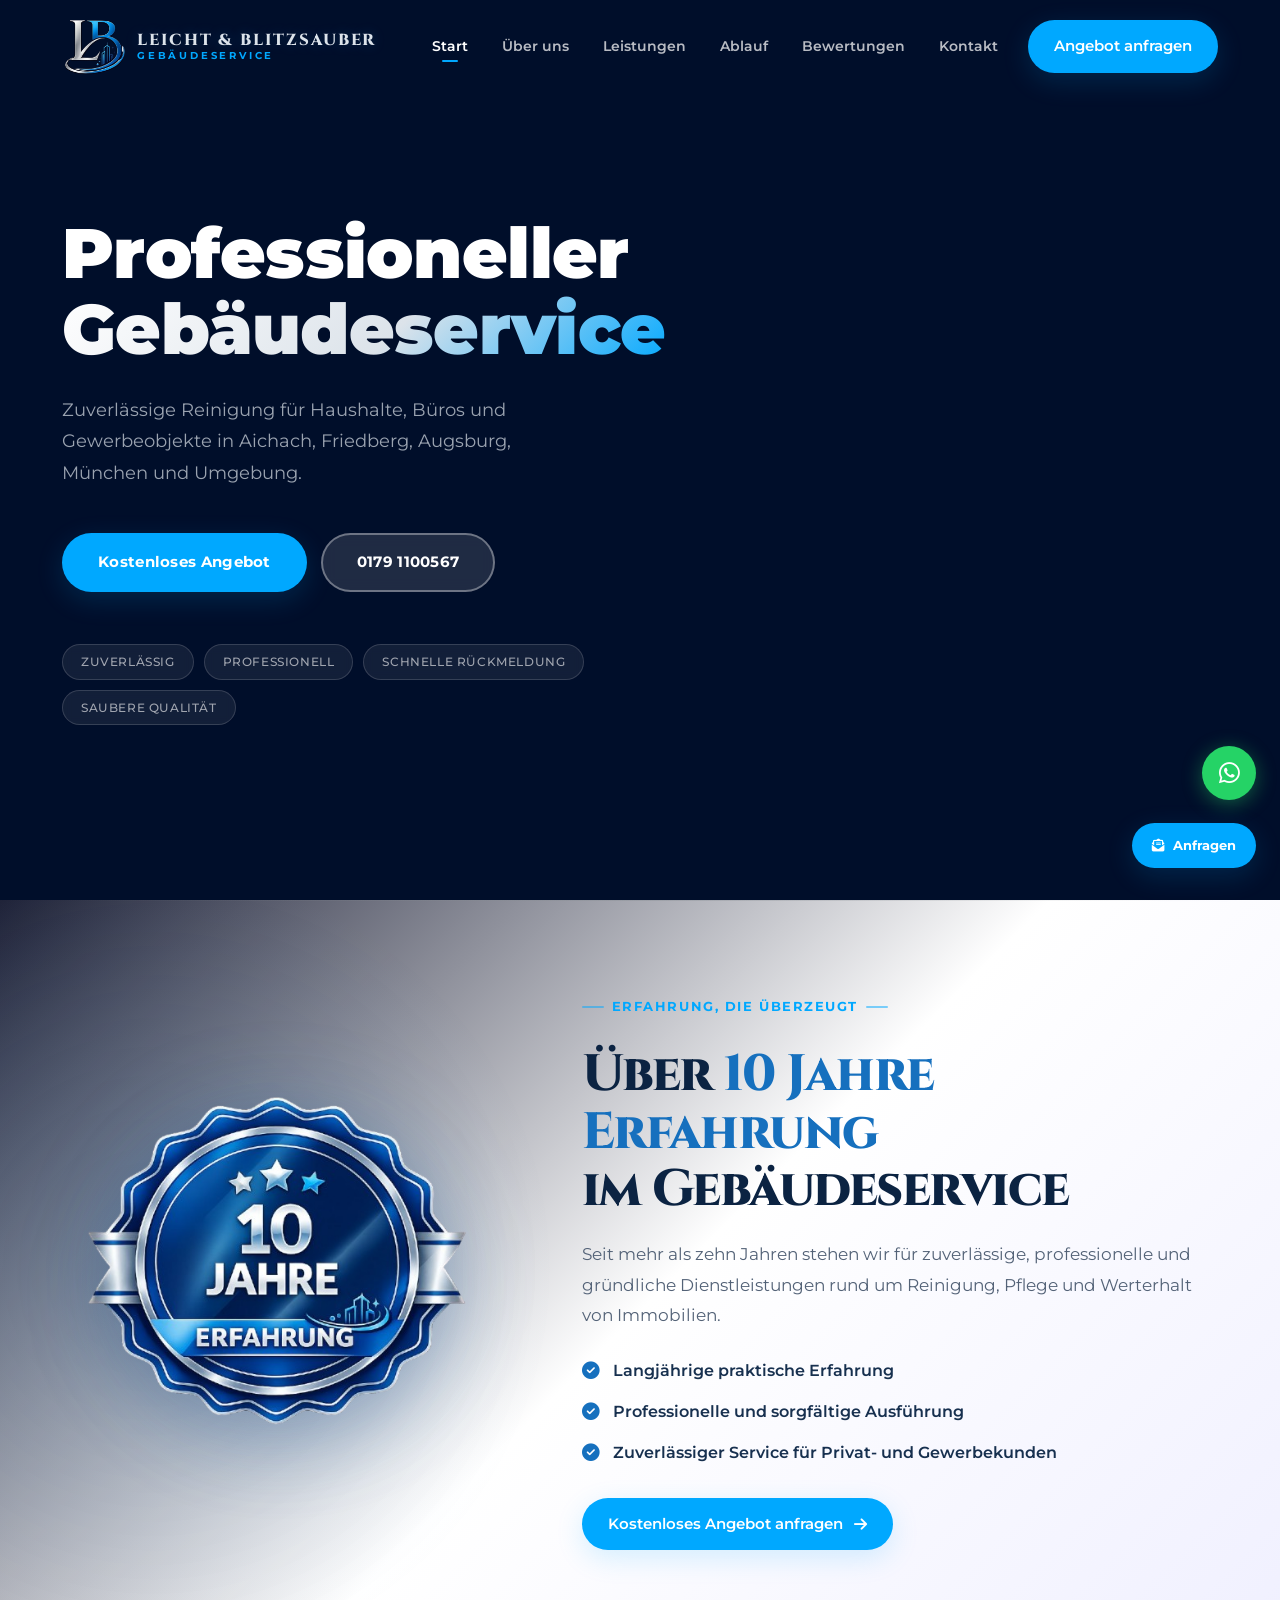
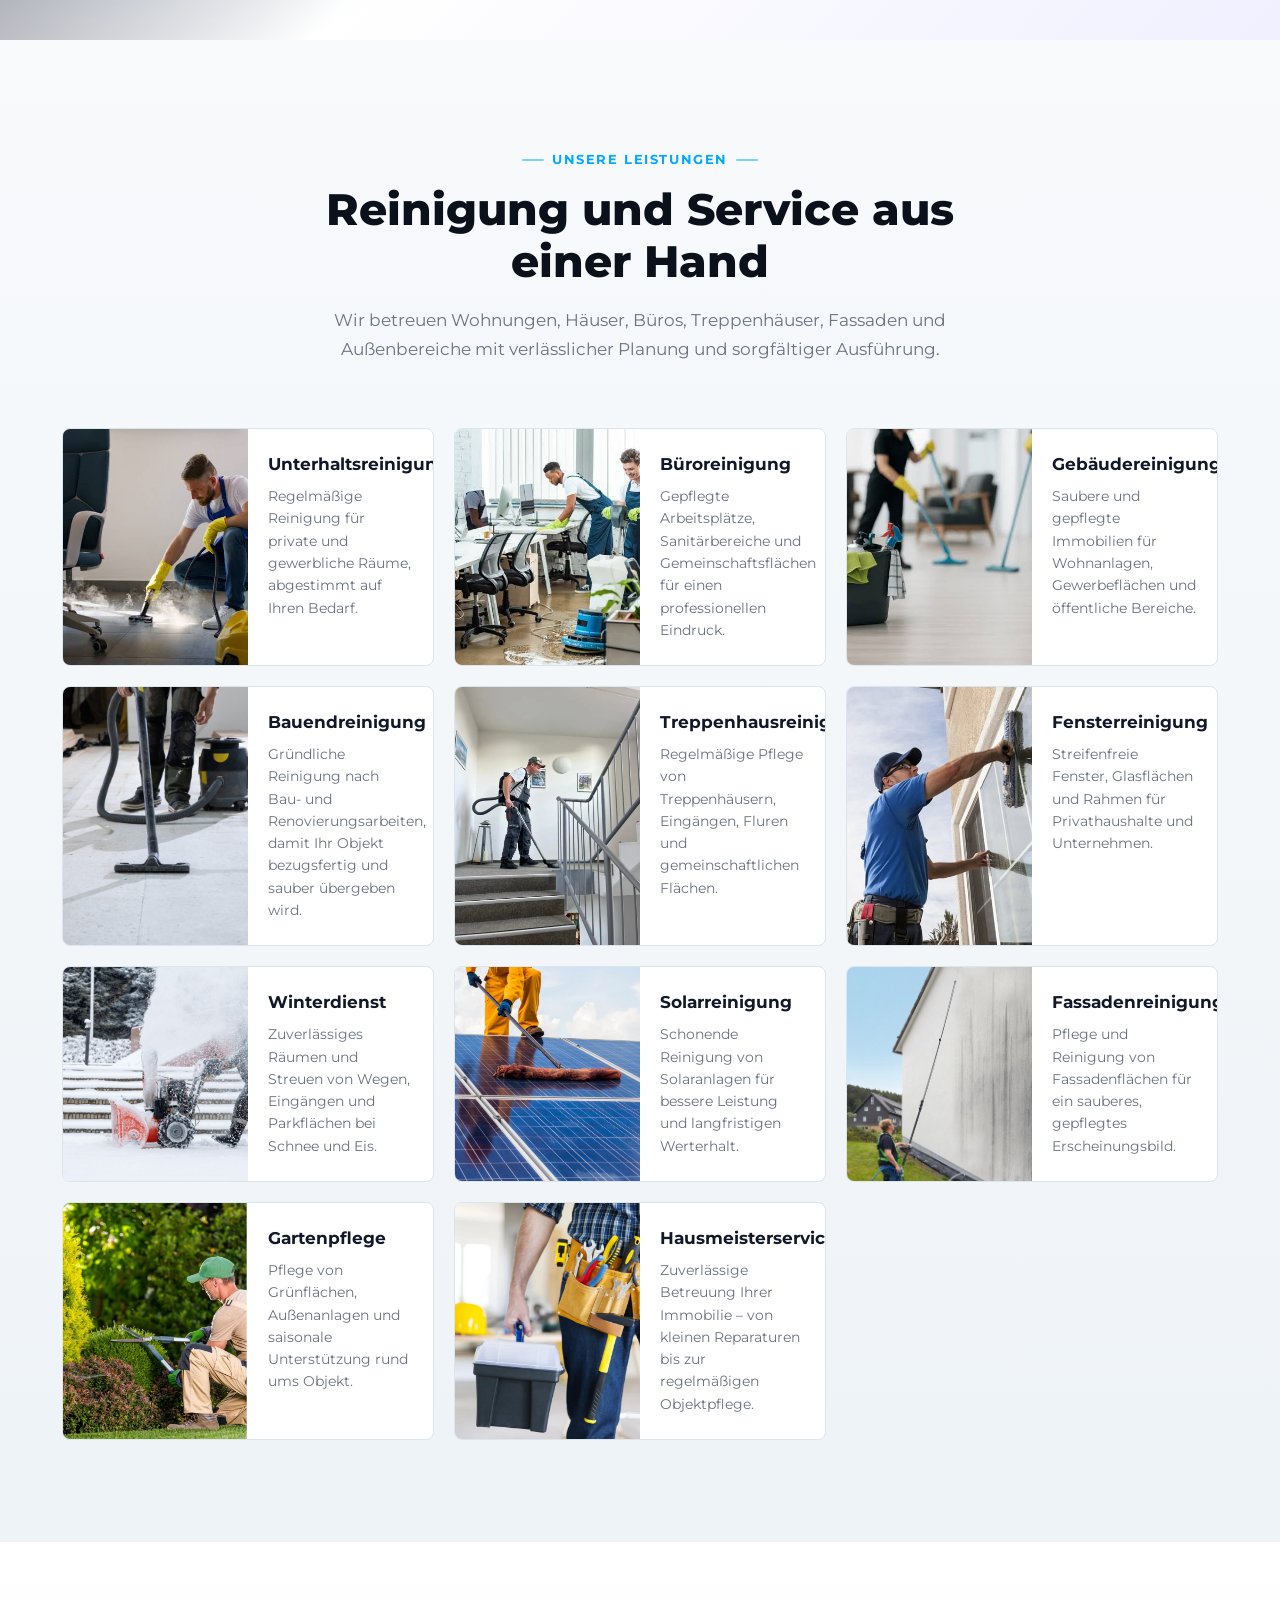
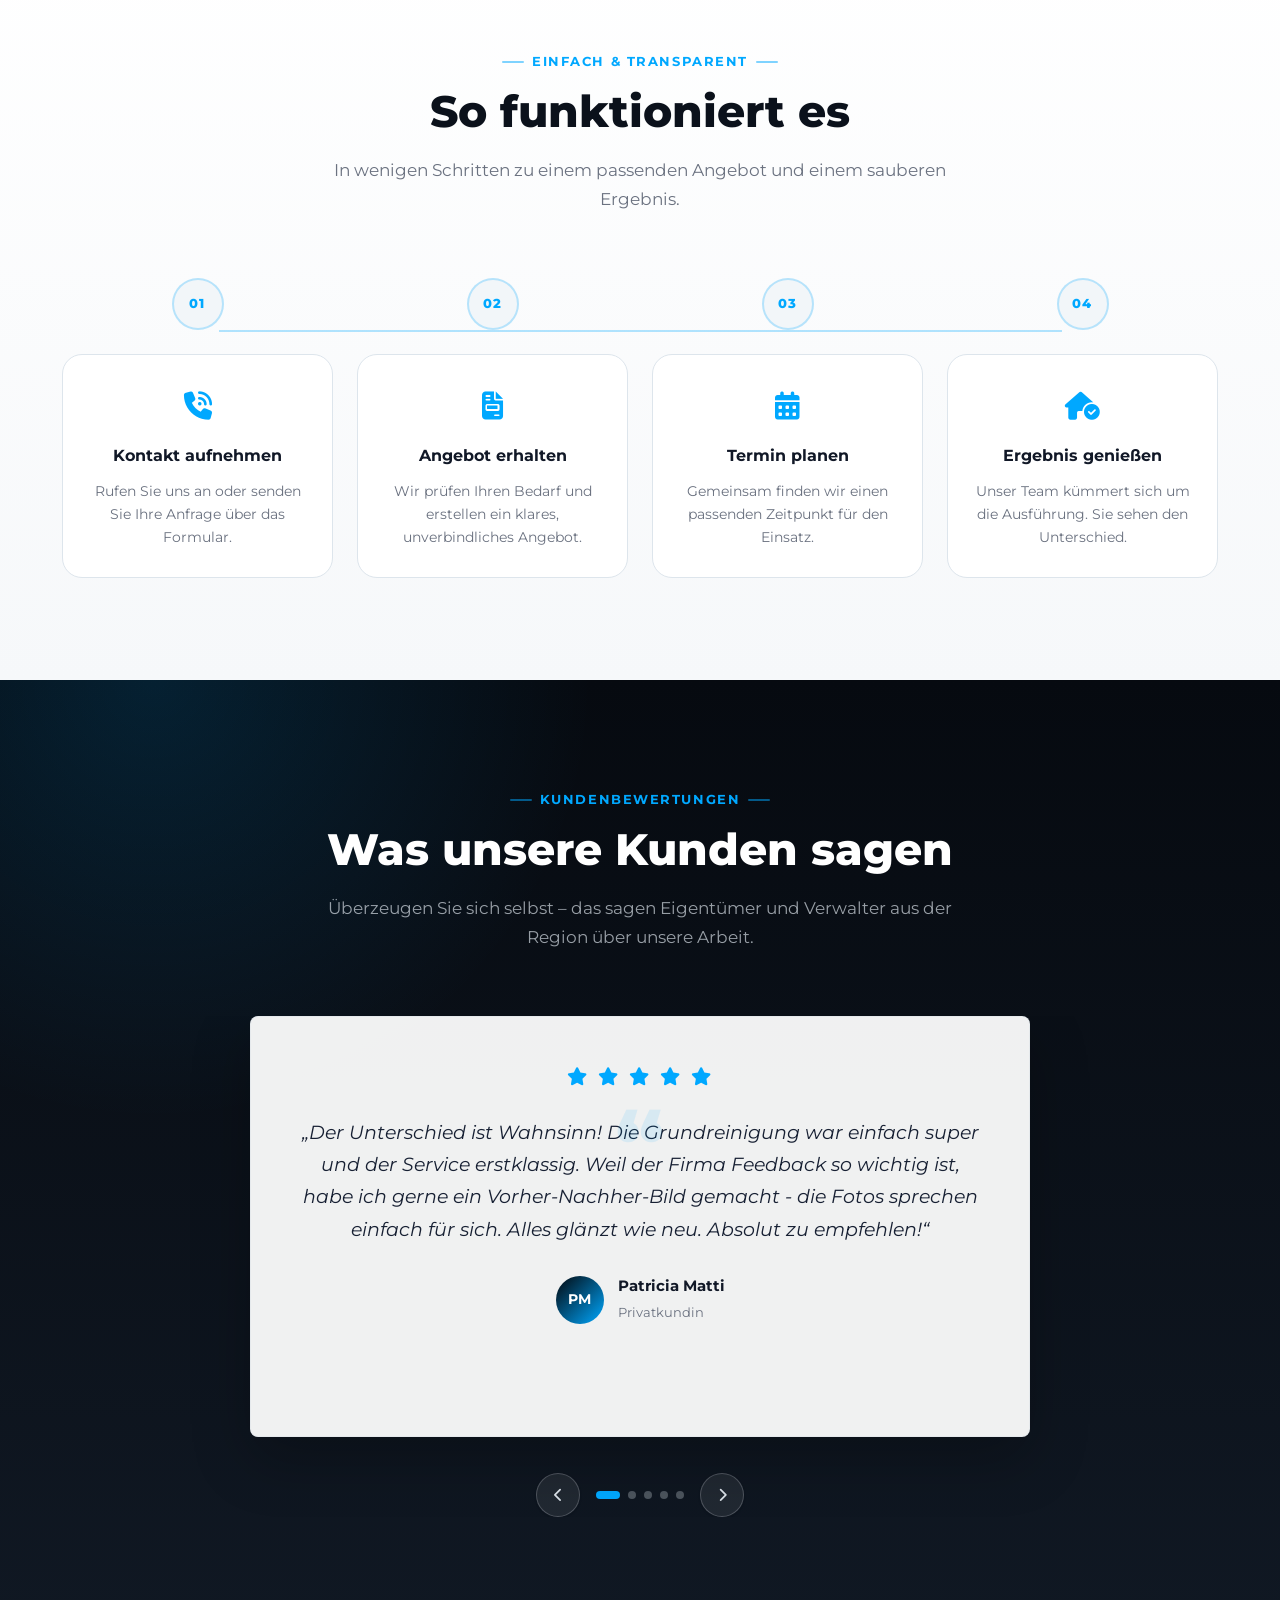
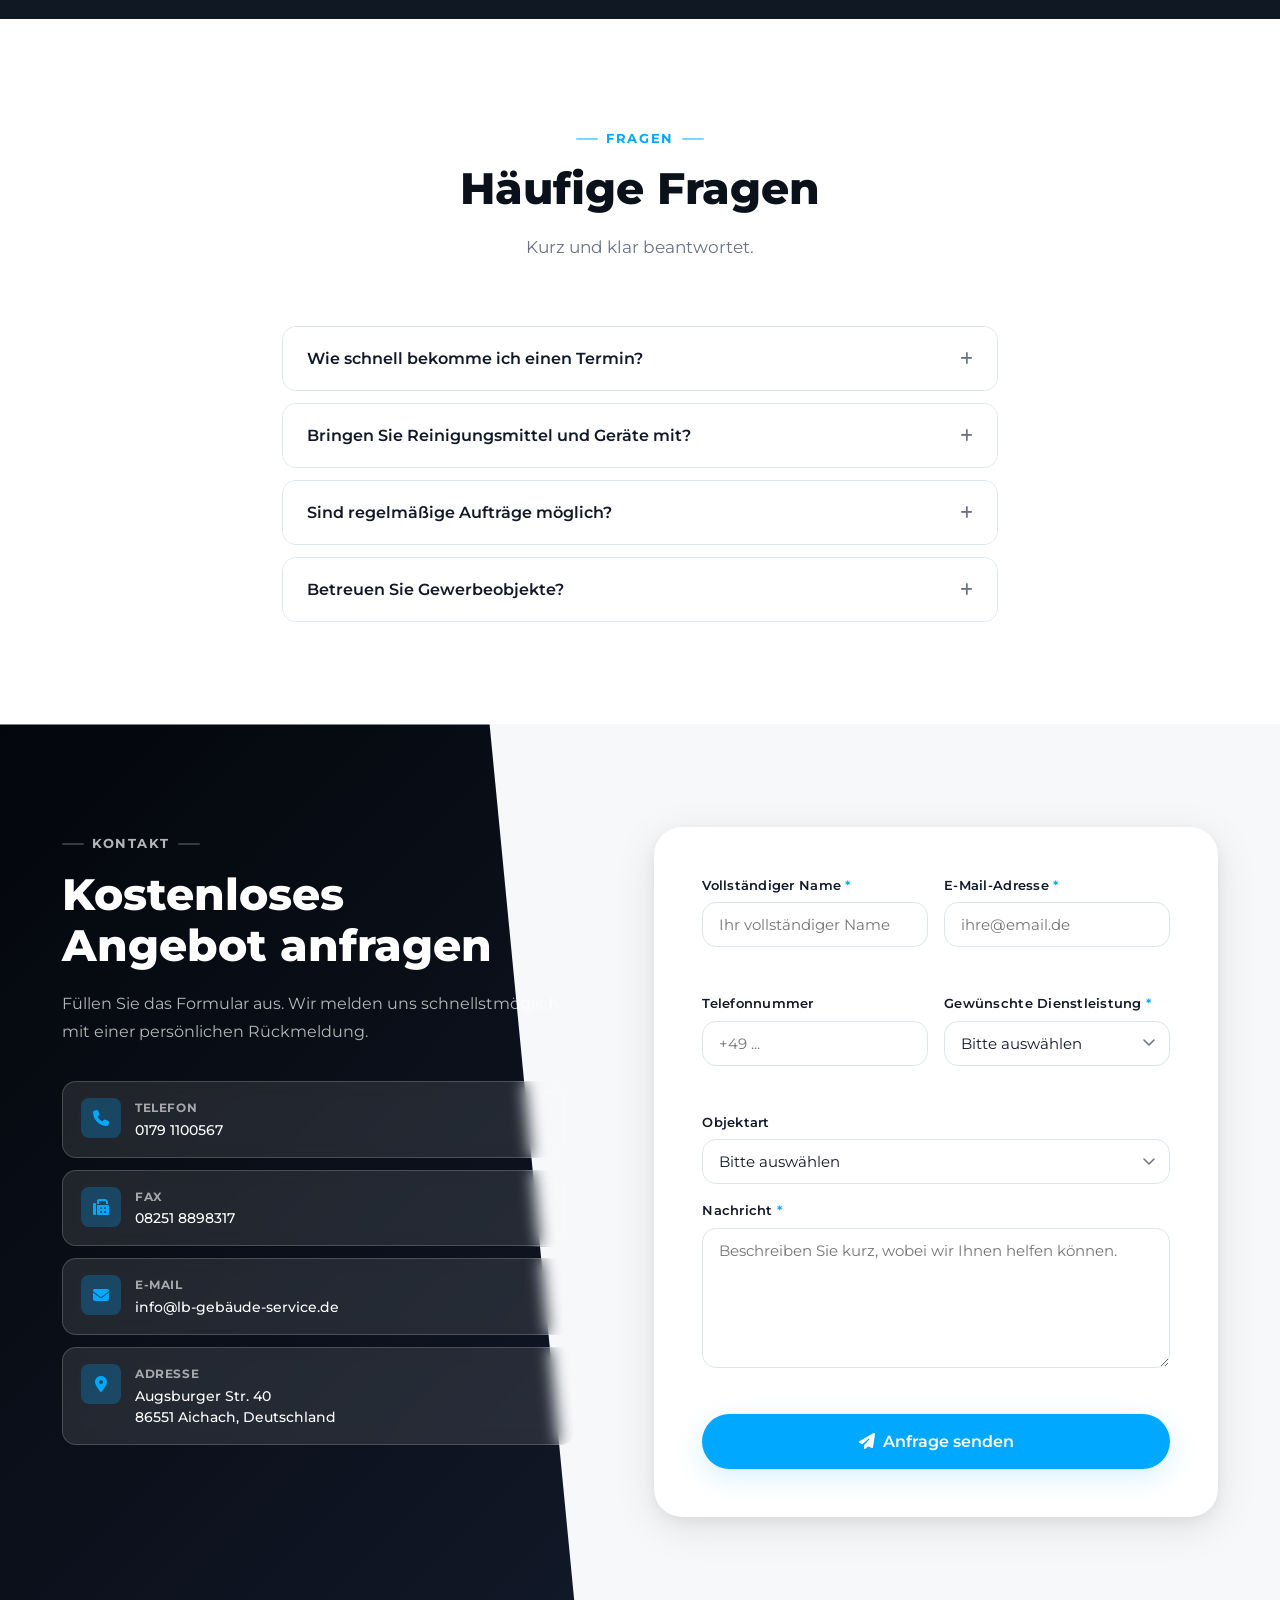
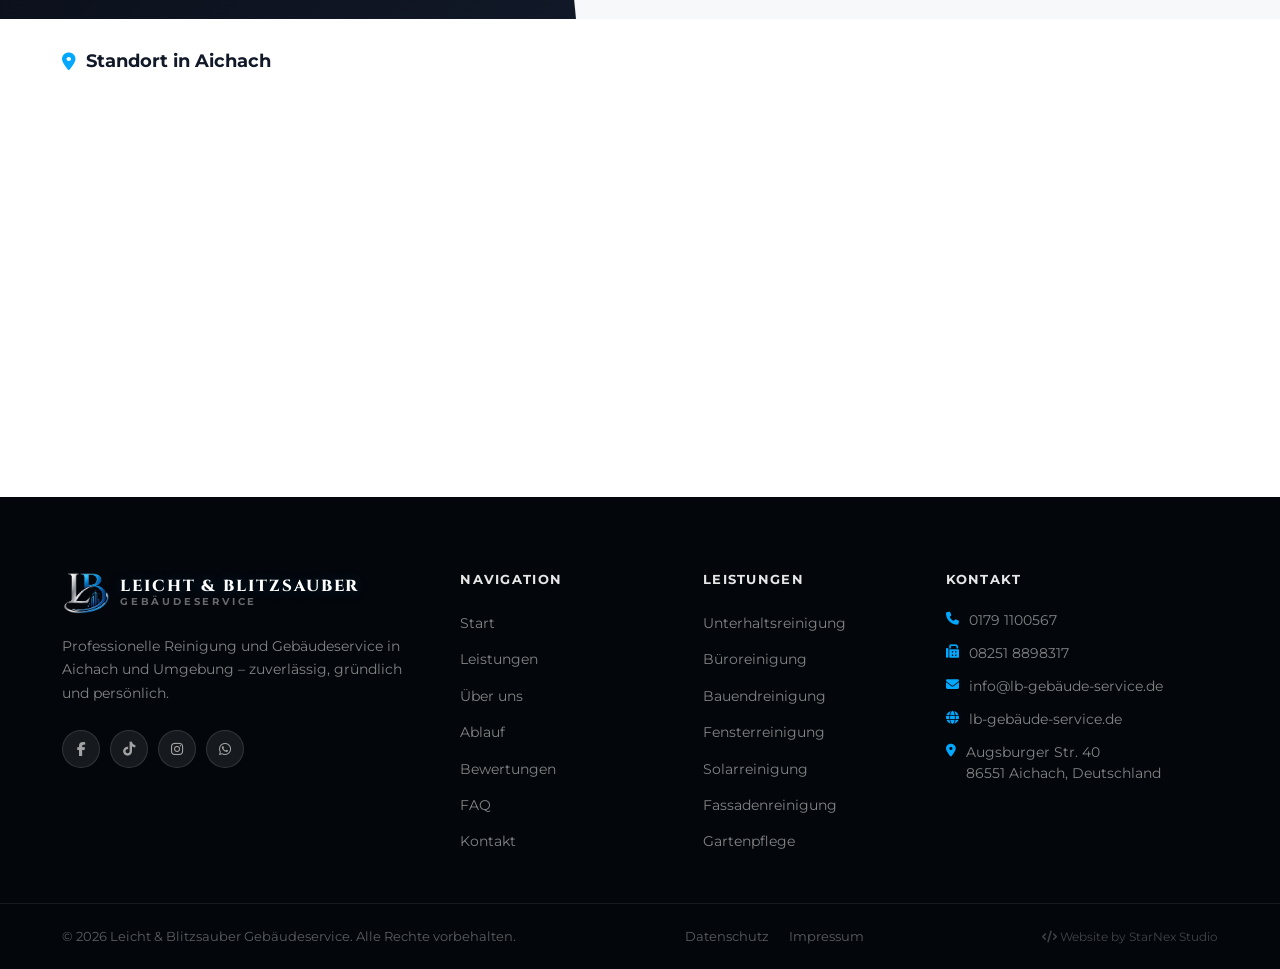
==== commit dc720dd8: "fixed imprint" ====
--- a/index.html
+++ b/index.html
@@ -282,6 +282,17 @@
           </div>
         </div>
 
+        <div class="service-card" data-animate="fade-up" data-delay="200">
+          <div class="sc-img" style="background-image: url('images/Bauendr.jpeg');"></div>
+          <div class="sc-body">
+            <h3 class="sc-title">Bauendreinigung</h3>
+            <p class="sc-desc">
+              Gründliche Reinigung nach Bau- und Renovierungsarbeiten,
+              damit Ihr Objekt bezugsfertig und sauber übergeben wird.
+            </p>
+          </div>
+        </div>
+
         <div class="service-card" data-animate="fade-up" data-delay="240">
           <div class="sc-img" style="background-image: url('images/styirs.webp');"></div>
           <div class="sc-body">
@@ -459,16 +470,17 @@
                 <i class="fa-solid fa-star"></i>
               </div>
               <p class="testi-quote">
-                „Leicht &amp; Blitzsauber hat unser Büro vollständig
-                verwandelt. Jedes Detail wurde berücksichtigt, das Team
-                war pünktlich, professionell und gründlich. Wir sind seit
-                zwei Jahren dabei und würden nie wechseln.“
+                „Der Unterschied ist Wahnsinn! Die Grundreinigung war
+                einfach super und der Service erstklassig. Weil der Firma
+                Feedback so wichtig ist, habe ich gerne ein
+                Vorher-Nachher-Bild gemacht - die Fotos sprechen einfach
+                für sich. Alles glänzt wie neu. Absolut zu empfehlen!“
               </p>
               <div class="testi-author">
-                <div class="testi-avatar">MH</div>
+                <div class="testi-avatar">PM</div>
                 <div>
-                  <strong>M. Sanches</strong>
-                  <span>Büroleiter, Augsburg</span>
+                  <strong>Patricia Matti</strong>
+                  <span>Privatkundin</span>
                 </div>
               </div>
             </div>
@@ -484,16 +496,19 @@
                 <i class="fa-solid fa-star"></i>
               </div>
               <p class="testi-quote">
-                „Hervorragende Treppenhaus- und Gemeinschaftsflächenreinigung
-                für unser Wohnhaus in Aichach. Das Team ist zuverlässig,
-                freundlich und die Ergebnisse sind stets ausgezeichnet.
-                Auch preislich sehr fair.“
+                „Sehr empfehlenswert! Ich bin wirklich begeistert vom
+                Ergebnis. Die Arbeit wurde sehr sauber, professionell und
+                mit viel Liebe zum Detail gemacht. Der Unterschied vorher
+                und nachher ist einfach beeindruckend. Ein super Team,
+                sehr freundliche, herzliche Menschen und eine richtig
+                familiäre Atmosphäre. Vielen Dank für die tolle Arbeit,
+                ich kann euch nur weiterempfehlen!“
               </p>
               <div class="testi-author">
-                <div class="testi-avatar">SK</div>
+                <div class="testi-avatar">EK</div>
                 <div>
-                  <strong>S. Keller</strong>
-                  <span>Immobilieneigentümer, Aichach</span>
+                  <strong>Elias Kampf</strong>
+                  <span>Privatkunde</span>
                 </div>
               </div>
             </div>
@@ -808,6 +823,7 @@
                 <option value="Unterhaltsreinigung">Unterhaltsreinigung</option>
                 <option value="Büroreinigung">Büroreinigung</option>
                 <option value="Gebäudereinigung">Gebäudereinigung</option>
+                <option value="Bauendreinigung">Bauendreinigung</option>
                 <option value="Treppenhausreinigung">Treppenhausreinigung</option>
                 <option value="Fensterreinigung">Fensterreinigung</option>
                 <option value="Winterdienst">Winterdienst</option>
@@ -984,6 +1000,7 @@
           <ul class="footer-links">
             <li><a href="#services">Unterhaltsreinigung</a></li>
             <li><a href="#services">Büroreinigung</a></li>
+            <li><a href="#services">Bauendreinigung</a></li>
             <li><a href="#services">Fensterreinigung</a></li>
             <li><a href="#services">Solarreinigung</a></li>
             <li><a href="#services">Fassadenreinigung</a></li>
@@ -1082,4 +1099,4 @@
   <script src="js/script.js?v=4" defer></script>
 
 </body>
-</html>+</html>
--- a/css/style.css
+++ b/css/style.css
@@ -368,6 +368,7 @@
   min-height: 100vh;
   display: flex;
   align-items: center;
+  padding-left: 0;
 }
 
 /* ── VIDEO BACKGROUND ──────────────────────────────────────── */
@@ -396,10 +397,33 @@
   user-select: none;
 }
 
+.hero-video {
+  /* ... stilet e tjera ... */
+  
+  /* Përdor maskën me prefiks për shfletuesit Webkit (Chrome, Safari, Edge) */
+  -webkit-mask-image: linear-gradient(to bottom, black 70%, transparent 100%), 
+                      linear-gradient(to right, black 80%, transparent 100%),
+                      linear-gradient(to left, black 80%, transparent 100%);
+  -webkit-mask-composite: destination-in;
+  
+  /* Përdor maskën standarde për përputhshmëri (Firefox, etj.) */
+  mask-image: linear-gradient(to bottom, black 70%, transparent 100%), 
+              linear-gradient(to right, black 80%, transparent 100%),
+              linear-gradient(to left, black 80%, transparent 100%);
+  mask-composite: intersect;
+}
+.hero-video-bg {
+  position: fixed;
+  inset: 0;
+  z-index: -2;
+  overflow: hidden;
+  background-color: #000e2a; /* Ngjyra bazë */
+}
 @keyframes videoZoom {
   from { transform: translate(-50%, -50%) scale(1);    }
   to   { transform: translate(-50%, -50%) scale(1.06); }
 }
+
 
 /* ── OVERLAY ───────────────────────────────────────────────── */
 /* .hero-photo-overlay {
@@ -2287,36 +2311,7 @@
    HERO → EXPERIENCE  —  premium seamless blur transition
    ============================================================ */
 
-.hero {
-  position: relative;
-  z-index: 0;
-}
-
-/* Shtresa që "shkrin" fundin e hero-s në sfondin e seksionit tjetër */
-.hero::after {
-  content: '';
-  position: absolute;
-  left: 0;
-  right: 0;
-  bottom: -2px;
-  height: 220px;
-  z-index: 3;
-  pointer-events: none;
-
-  background: linear-gradient(
-    to bottom,
-    transparent 0%,
-    rgba(31, 35, 57, 0.55) 55%,
-    #1f2339 100%
-  );
-
-  backdrop-filter: blur(40px);
-  -webkit-backdrop-filter: blur(40px);
-
-  /* Maska bën që blur-i të mos ketë kufi të dukshëm — fillon nga zero, rritet gradualisht */
-  mask-image: linear-gradient(to bottom, transparent 0%, black 100%);
-  -webkit-mask-image: linear-gradient(to bottom, transparent 0%, black 100%);
-}
+
 
 @media (max-width: 768px) {
   .hero::after { height: 140px; }
@@ -2327,13 +2322,3 @@
   position: relative;
   z-index: 1; /* të jetë sipër hero::after në renderim natyral të dokumentit, por kjo s'duhet — mjafton order në DOM */
 }
-/* Offset për scroll, që seksionet të mos fshihen pas navbarit fixed */
-#home,
-#about,
-#services,
-#process,
-#testimonials,
-#faq,
-#contact {
-  scroll-margin-top: var(--nav-h);
-}
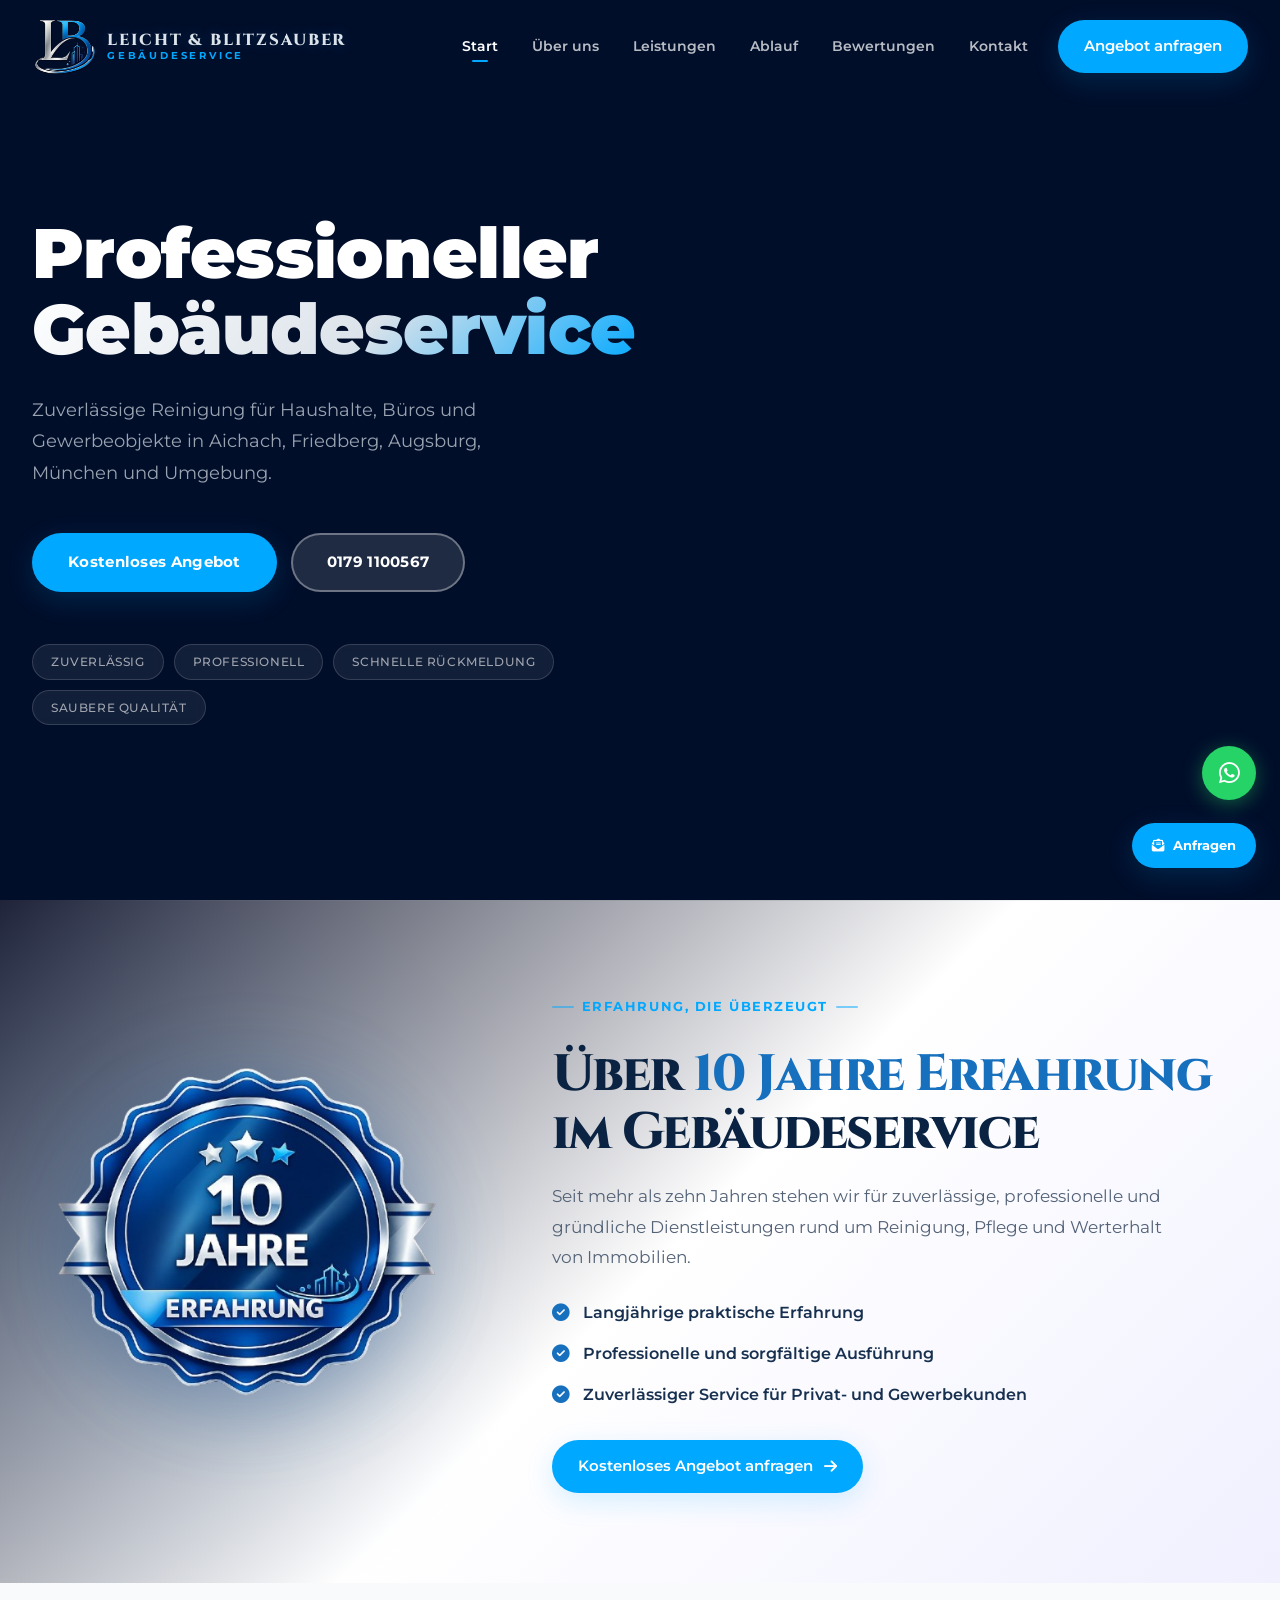
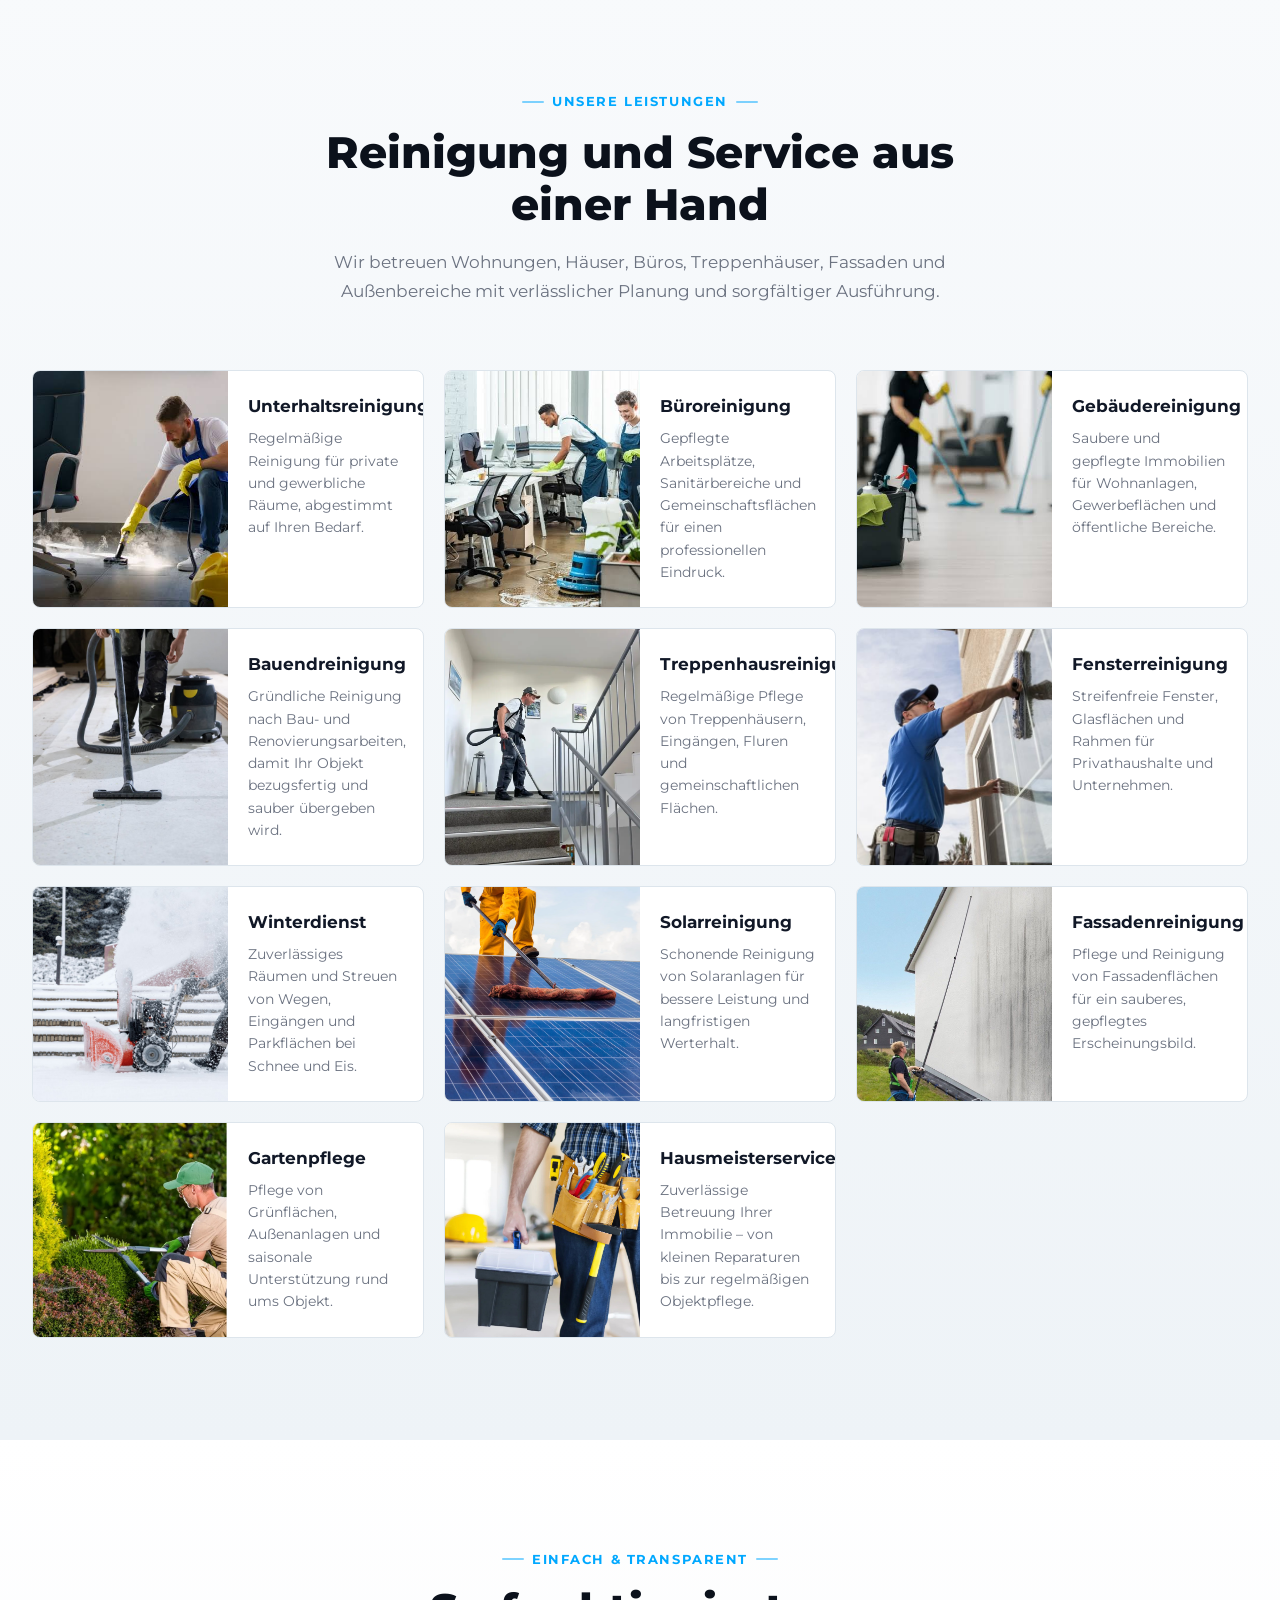
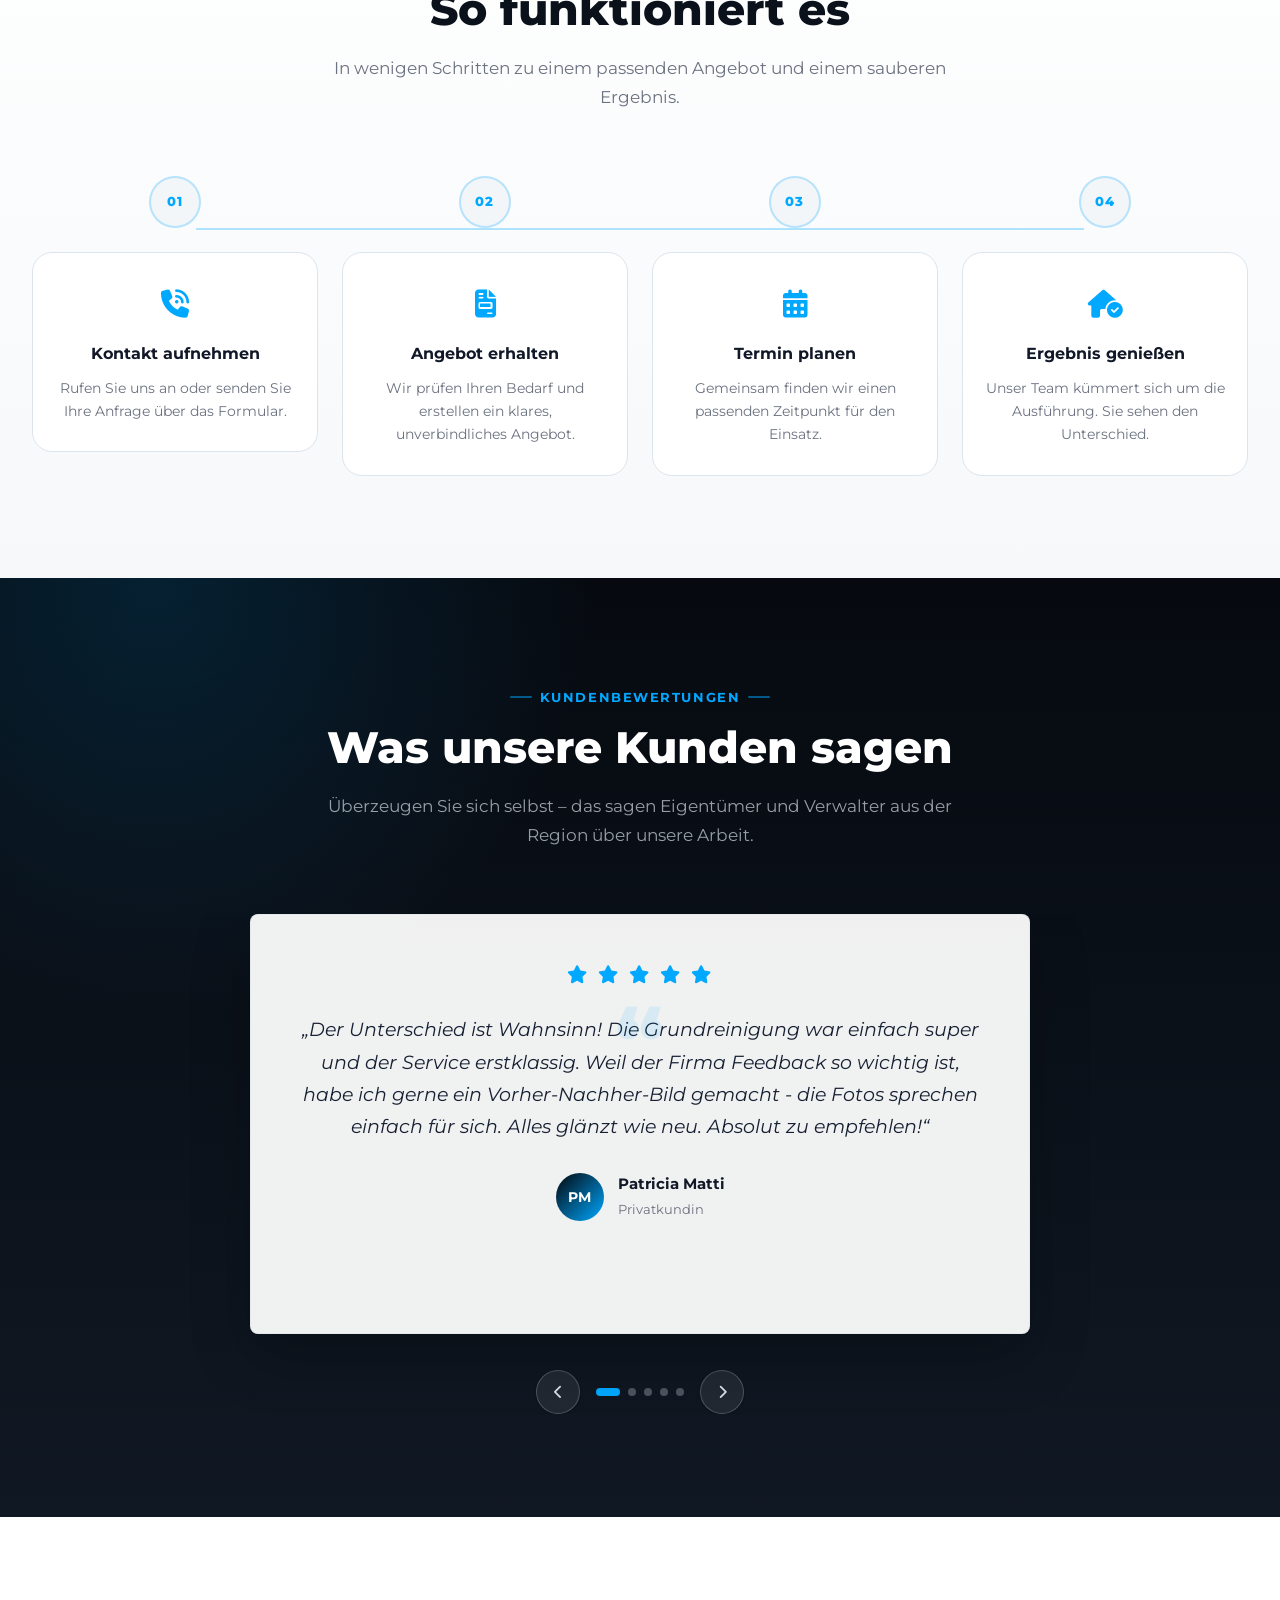
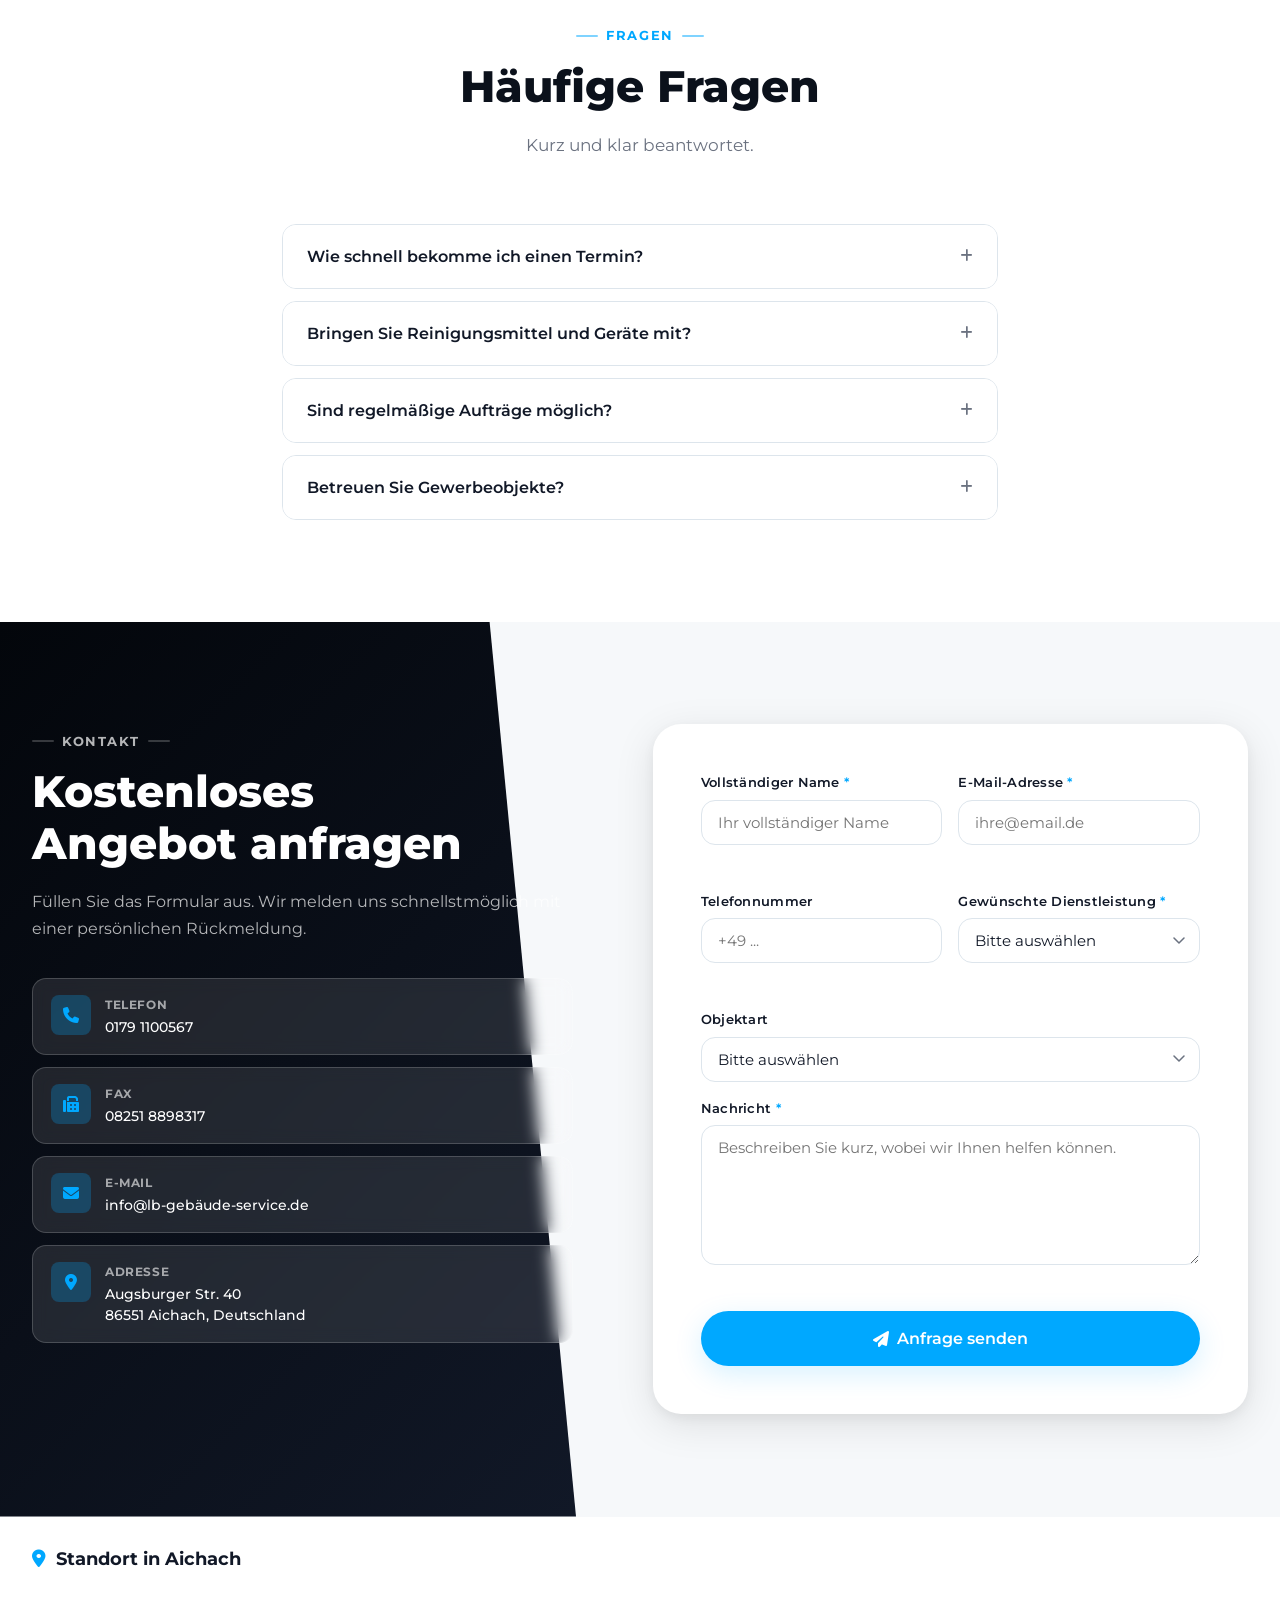
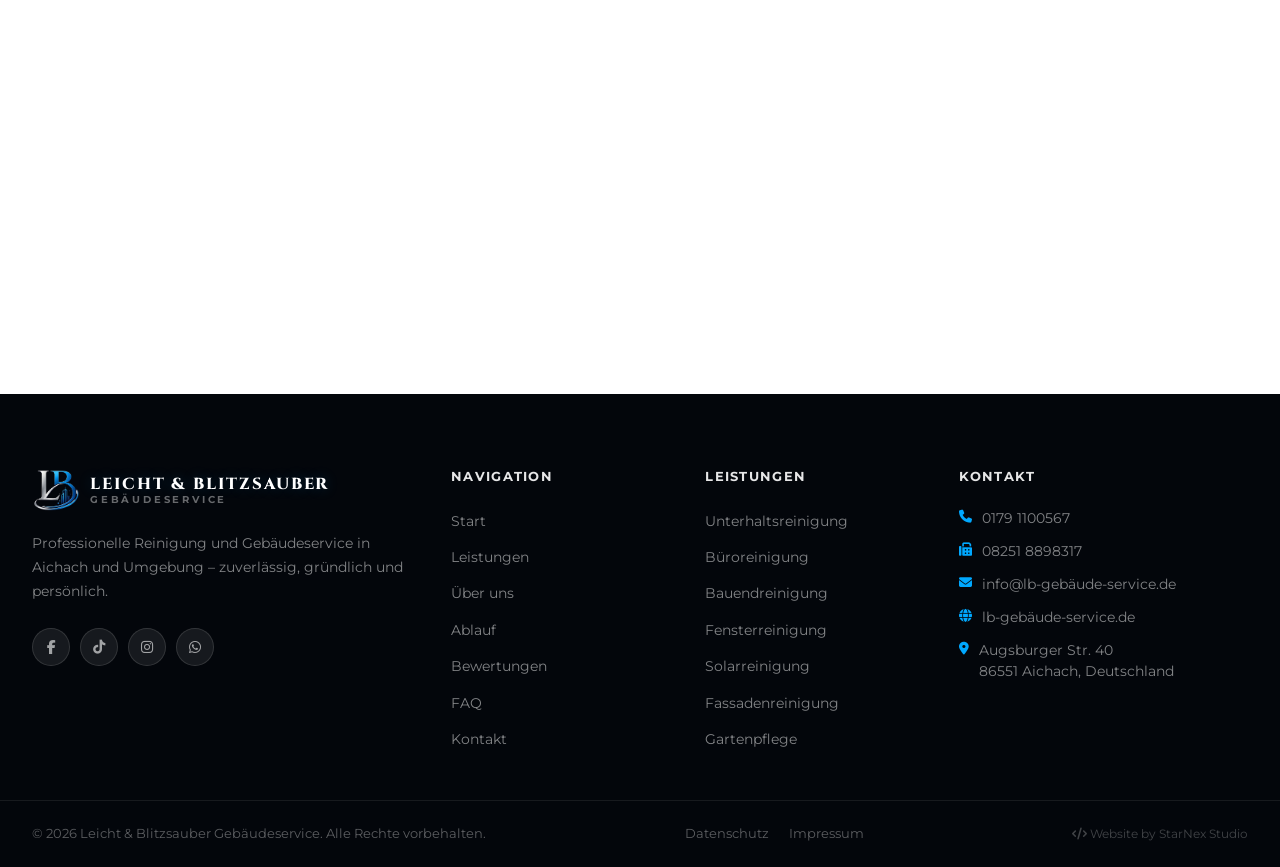
==== commit 0f7d37c1: "SEO: title with Gebäudereinigung & Hausmeisterservice, structured data, icons, robots fix - Title an" ====
--- a/index.html
+++ b/index.html
@@ -13,11 +13,11 @@
     gtag('config', 'G-9R2WB6J6S6');
   </script>
 
-  <title>Leicht &amp; Blitzsauber – Gebäudeservice in Aichach</title>
+  <title>Gebäudereinigung &amp; Hausmeisterservice in Aichach | Leicht &amp; Blitzsauber</title>
 
   <meta
     name="description"
-    content="Leicht & Blitzsauber bietet professionelle Reinigung, Solarreinigung, Fassadenreinigung und Gartenpflege in Aichach und Umgebung."
+    content="Gebäudereinigung &amp; Hausmeisterservice in Aichach: Fenster-, Büro- und Treppenhausreinigung, Winterdienst und Gartenpflege. Jetzt kostenloses Angebot anfragen."
   >
 
   <meta
@@ -33,22 +33,218 @@
 
   <meta
     property="og:title"
-    content="Leicht & Blitzsauber – Gebäudeservice"
+    content="Gebäudereinigung &amp; Hausmeisterservice in Aichach | Leicht &amp; Blitzsauber"
   >
 
   <meta
     property="og:description"
-    content="Zuverlässige Reinigung und Gebäudeservice für private und gewerbliche Kunden."
+    content="Zuverlässige Gebäudereinigung und Hausmeisterservice für Privat- und Gewerbekunden in Aichach, Friedberg, Augsburg und Umgebung."
   >
 
   <meta
     property="og:image"
-    content="https://lb-gebäude-service.de/images/logonobg.png"
+    content="https://lb-gebäude-service.de/images/og-share.jpg"
   >
-
-  <link rel="icon" type="image/png" href="images/logonobg.png">
-  <link rel="apple-touch-icon" href="images/logonobg.png">
+  <meta property="og:image:width" content="1200">
+  <meta property="og:image:height" content="630">
+  <meta property="og:image:alt" content="Logo Leicht &amp; Blitzsauber Gebäudeservice">
+  <meta property="og:site_name" content="Leicht &amp; Blitzsauber">
+  <meta property="og:locale" content="de_DE">
+  <meta name="twitter:card" content="summary_large_image">
+
+  <link rel="icon" href="favicon.ico" sizes="16x16 32x32 48x48">
+  <link rel="icon" type="image/png" sizes="48x48" href="favicon-48.png">
+  <link rel="icon" type="image/png" sizes="192x192" href="favicon-192.png">
+  <link rel="apple-touch-icon" href="apple-touch-icon.png">
   <link rel="canonical" href="https://lb-gebäude-service.de/">
+
+  <script type="application/ld+json">
+{
+  "@context": "https://schema.org",
+  "@graph": [
+    {
+      "@type": "WebSite",
+      "@id": "https://lb-gebäude-service.de/#website",
+      "name": "Leicht & Blitzsauber",
+      "alternateName": [
+        "LB Gebäudeservice",
+        "Leicht & Blitzsauber Gebäudeservice"
+      ],
+      "url": "https://lb-gebäude-service.de/",
+      "inLanguage": "de-DE",
+      "publisher": {
+        "@id": "https://lb-gebäude-service.de/#business"
+      }
+    },
+    {
+      "@type": "LocalBusiness",
+      "additionalType": "https://schema.org/HomeAndConstructionBusiness",
+      "@id": "https://lb-gebäude-service.de/#business",
+      "name": "Leicht & Blitzsauber Gebäudeservice",
+      "alternateName": "LB Gebäudeservice",
+      "description": "Gebäudereinigung und Hausmeisterservice für Privat- und Gewerbekunden in Aichach und Umgebung.",
+      "url": "https://lb-gebäude-service.de/",
+      "logo": "https://lb-gebäude-service.de/favicon-192.png",
+      "image": "https://lb-gebäude-service.de/images/og-share.jpg",
+      "telephone": "+491791100567",
+      "faxNumber": "+4982518898317",
+      "email": "info@lb-gebäude-service.de",
+      "address": {
+        "@type": "PostalAddress",
+        "streetAddress": "Augsburger Str. 40",
+        "postalCode": "86551",
+        "addressLocality": "Aichach",
+        "addressRegion": "Bayern",
+        "addressCountry": "DE"
+      },
+      "areaServed": [
+        {
+          "@type": "City",
+          "name": "Aichach"
+        },
+        {
+          "@type": "City",
+          "name": "Friedberg"
+        },
+        {
+          "@type": "City",
+          "name": "Augsburg"
+        },
+        {
+          "@type": "City",
+          "name": "München"
+        }
+      ],
+      "sameAs": [
+        "https://www.facebook.com/share/1RKhcevT5x/",
+        "https://www.instagram.com/leichtblitzsauber",
+        "https://www.tiktok.com/@leichtblitzsauber"
+      ],
+      "hasOfferCatalog": {
+        "@type": "OfferCatalog",
+        "name": "Leistungen",
+        "itemListElement": [
+          {
+            "@type": "Offer",
+            "itemOffered": {
+              "@type": "Service",
+              "name": "Unterhaltsreinigung"
+            }
+          },
+          {
+            "@type": "Offer",
+            "itemOffered": {
+              "@type": "Service",
+              "name": "Büroreinigung"
+            }
+          },
+          {
+            "@type": "Offer",
+            "itemOffered": {
+              "@type": "Service",
+              "name": "Gebäudereinigung"
+            }
+          },
+          {
+            "@type": "Offer",
+            "itemOffered": {
+              "@type": "Service",
+              "name": "Bauendreinigung"
+            }
+          },
+          {
+            "@type": "Offer",
+            "itemOffered": {
+              "@type": "Service",
+              "name": "Treppenhausreinigung"
+            }
+          },
+          {
+            "@type": "Offer",
+            "itemOffered": {
+              "@type": "Service",
+              "name": "Fensterreinigung"
+            }
+          },
+          {
+            "@type": "Offer",
+            "itemOffered": {
+              "@type": "Service",
+              "name": "Winterdienst"
+            }
+          },
+          {
+            "@type": "Offer",
+            "itemOffered": {
+              "@type": "Service",
+              "name": "Solarreinigung"
+            }
+          },
+          {
+            "@type": "Offer",
+            "itemOffered": {
+              "@type": "Service",
+              "name": "Fassadenreinigung"
+            }
+          },
+          {
+            "@type": "Offer",
+            "itemOffered": {
+              "@type": "Service",
+              "name": "Gartenpflege"
+            }
+          },
+          {
+            "@type": "Offer",
+            "itemOffered": {
+              "@type": "Service",
+              "name": "Hausmeisterservice"
+            }
+          }
+        ]
+      }
+    },
+    {
+      "@type": "FAQPage",
+      "@id": "https://lb-gebäude-service.de/#faq",
+      "mainEntity": [
+        {
+          "@type": "Question",
+          "name": "Wie schnell bekomme ich einen Termin?",
+          "acceptedAnswer": {
+            "@type": "Answer",
+            "text": "Je nach Umfang und Auslastung melden wir uns schnell zurück und schlagen Ihnen passende Termine vor."
+          }
+        },
+        {
+          "@type": "Question",
+          "name": "Bringen Sie Reinigungsmittel und Geräte mit?",
+          "acceptedAnswer": {
+            "@type": "Answer",
+            "text": "Ja, bei Bedarf bringen wir professionelle Mittel, Werkzeuge und Ausrüstung mit."
+          }
+        },
+        {
+          "@type": "Question",
+          "name": "Sind regelmäßige Aufträge möglich?",
+          "acceptedAnswer": {
+            "@type": "Answer",
+            "text": "Ja, wir bieten regelmäßige Einsätze für private und gewerbliche Kunden an."
+          }
+        },
+        {
+          "@type": "Question",
+          "name": "Betreuen Sie Gewerbeobjekte?",
+          "acceptedAnswer": {
+            "@type": "Answer",
+            "text": "Ja, wir betreuen Büros, Wohnanlagen, Gewerbeflächen und weitere Objekte."
+          }
+        }
+      ]
+    }
+  ]
+}
+  </script>
 
   <link rel="preconnect" href="https://fonts.googleapis.com">
   <link rel="preconnect" href="https://fonts.gstatic.com" crossorigin>
--- a/css/style.css
+++ b/css/style.css
@@ -42,7 +42,7 @@
   --font: 'Montserrat', -apple-system, BlinkMacSystemFont, 'Segoe UI', sans-serif;
   --font-brand: 'Cinzel', 'Montserrat', serif;
 
-  --container: 1220px;
+  --container: 1360px;
   --container-pad: clamp(1rem, 4vw, 2rem);
 
   --nav-h: 72px;
